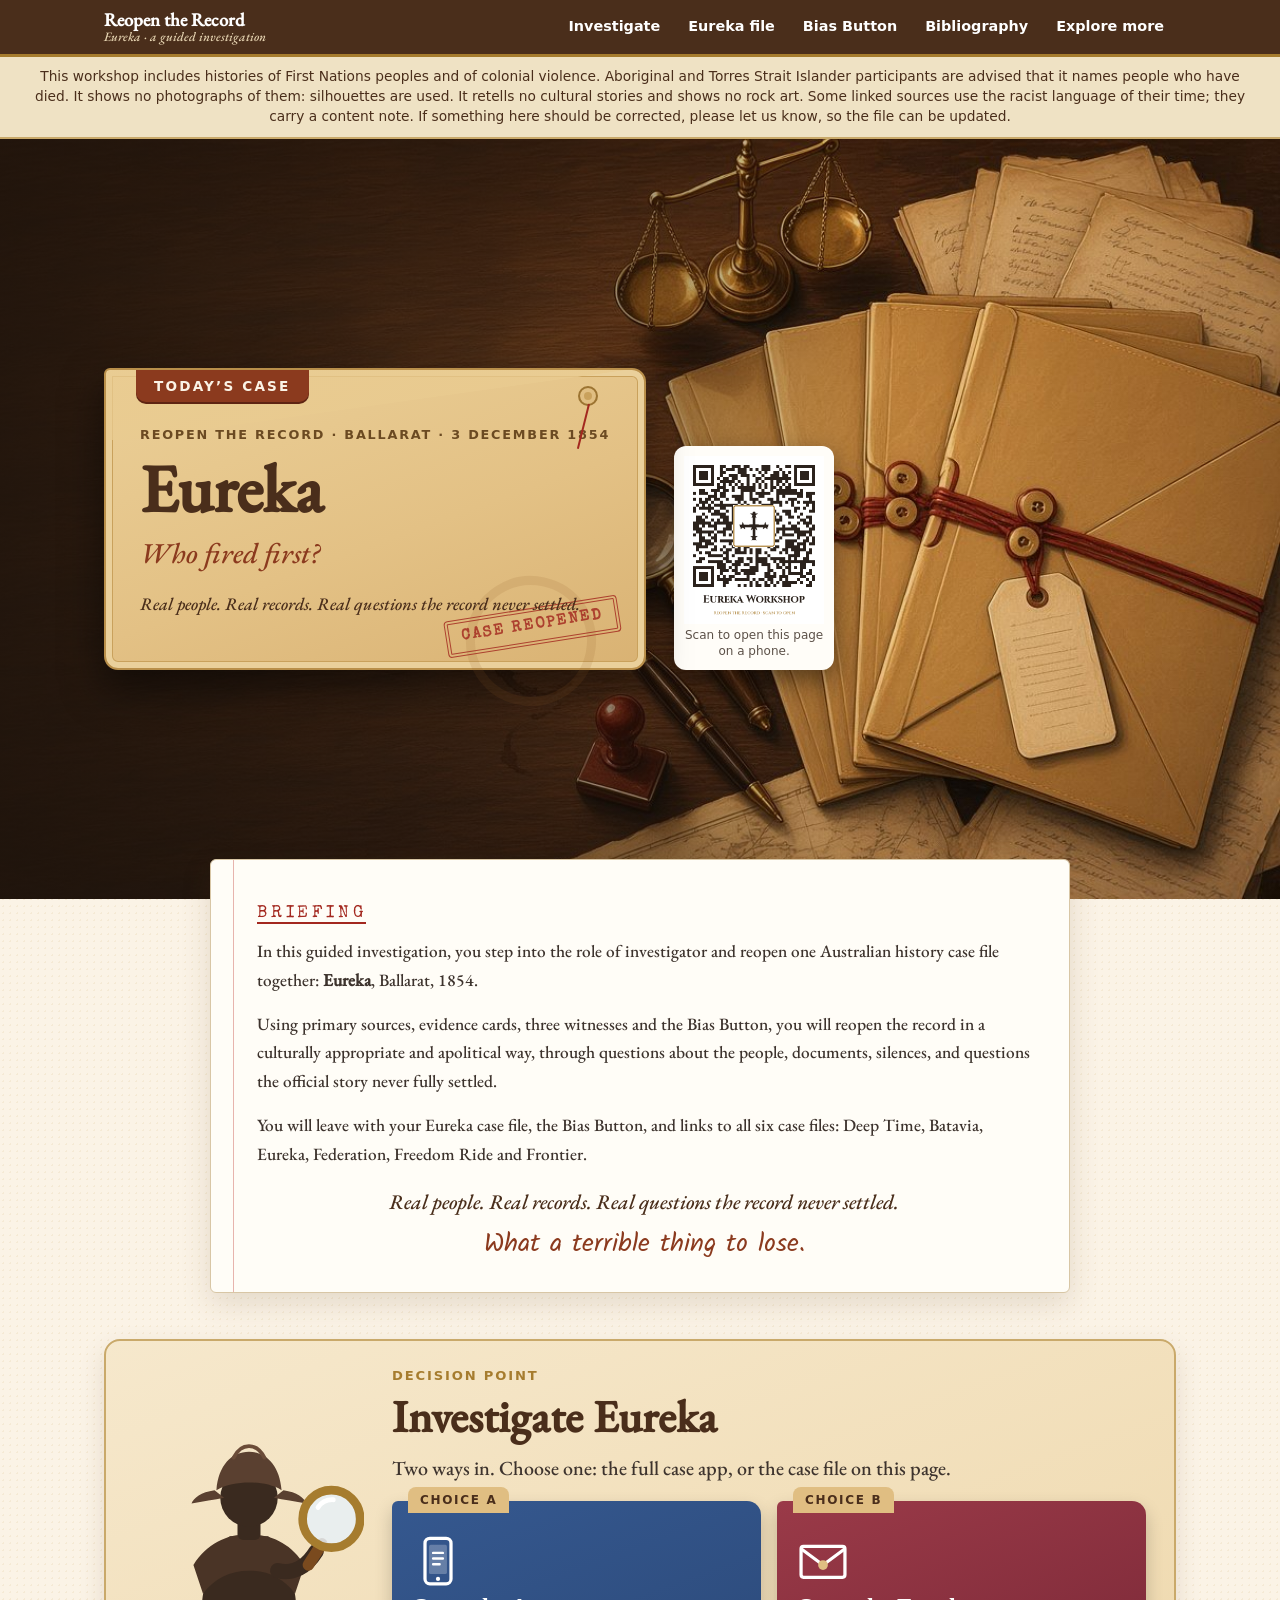
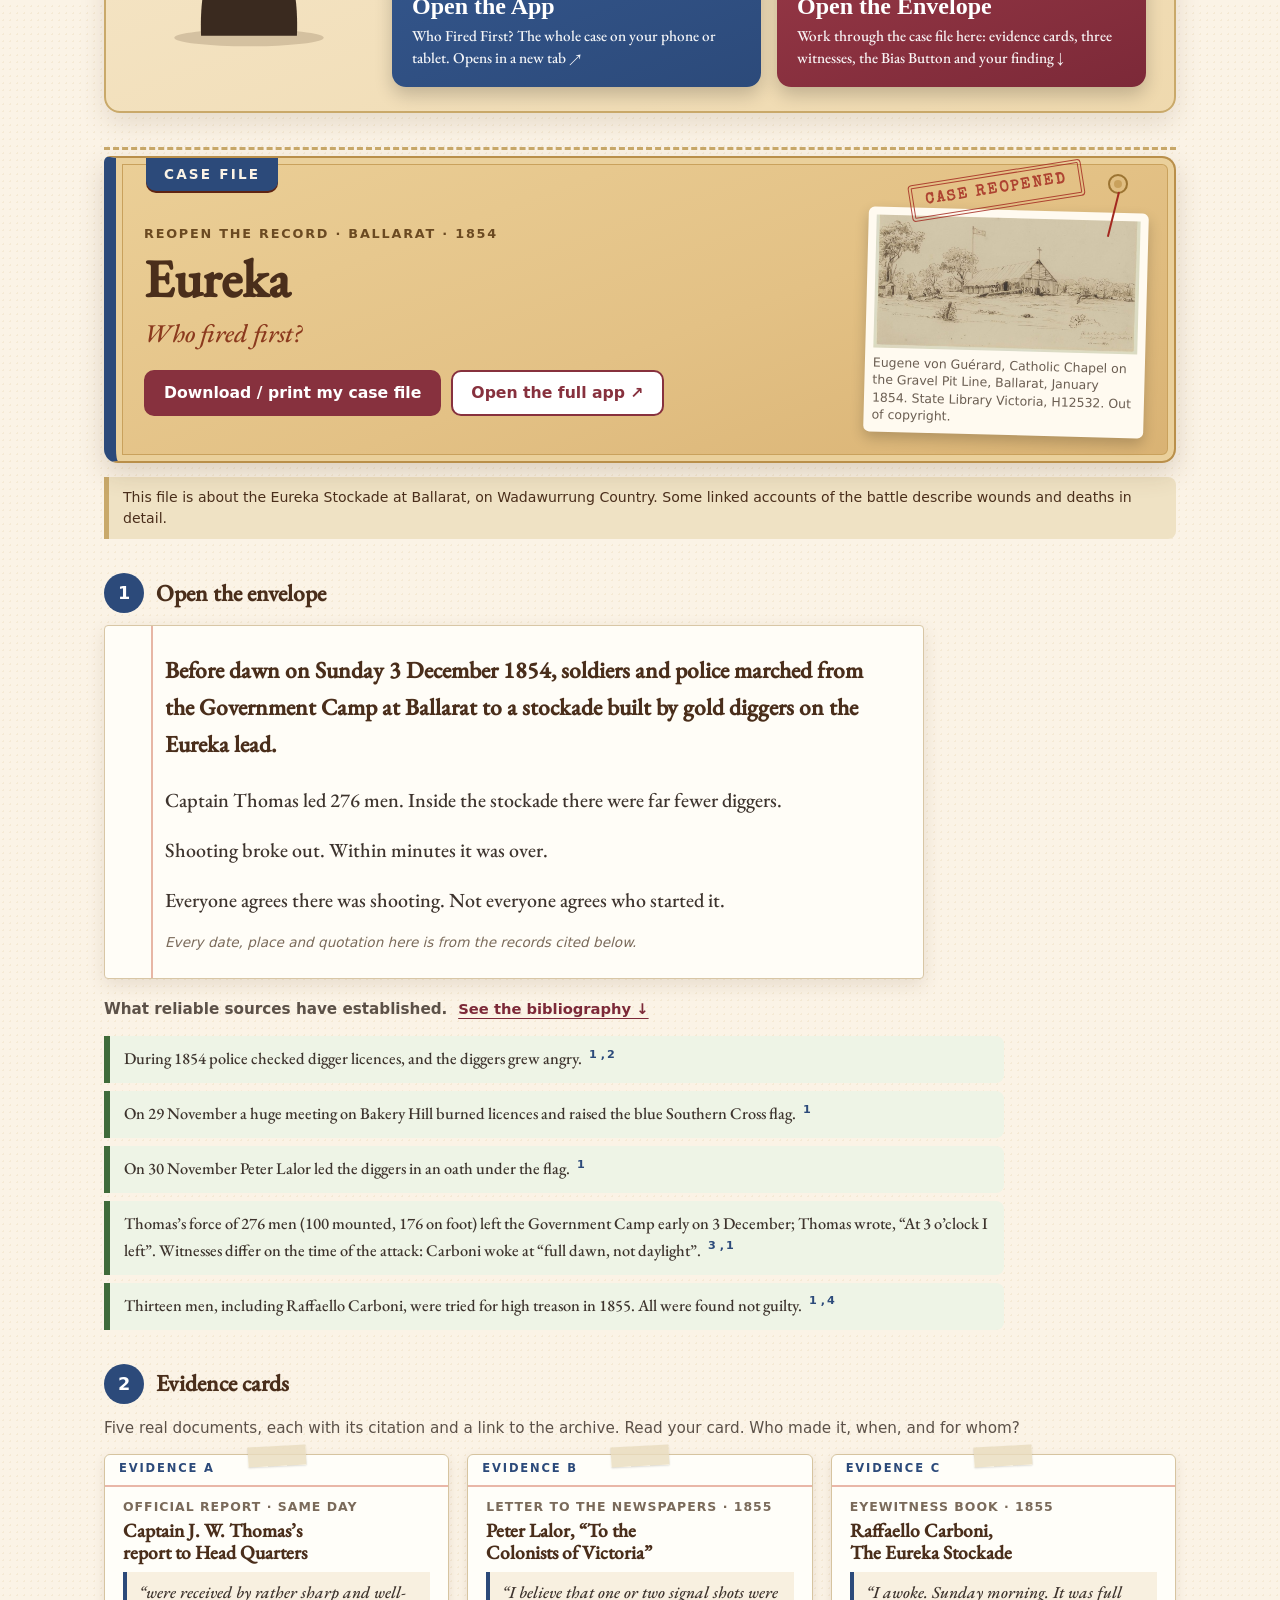
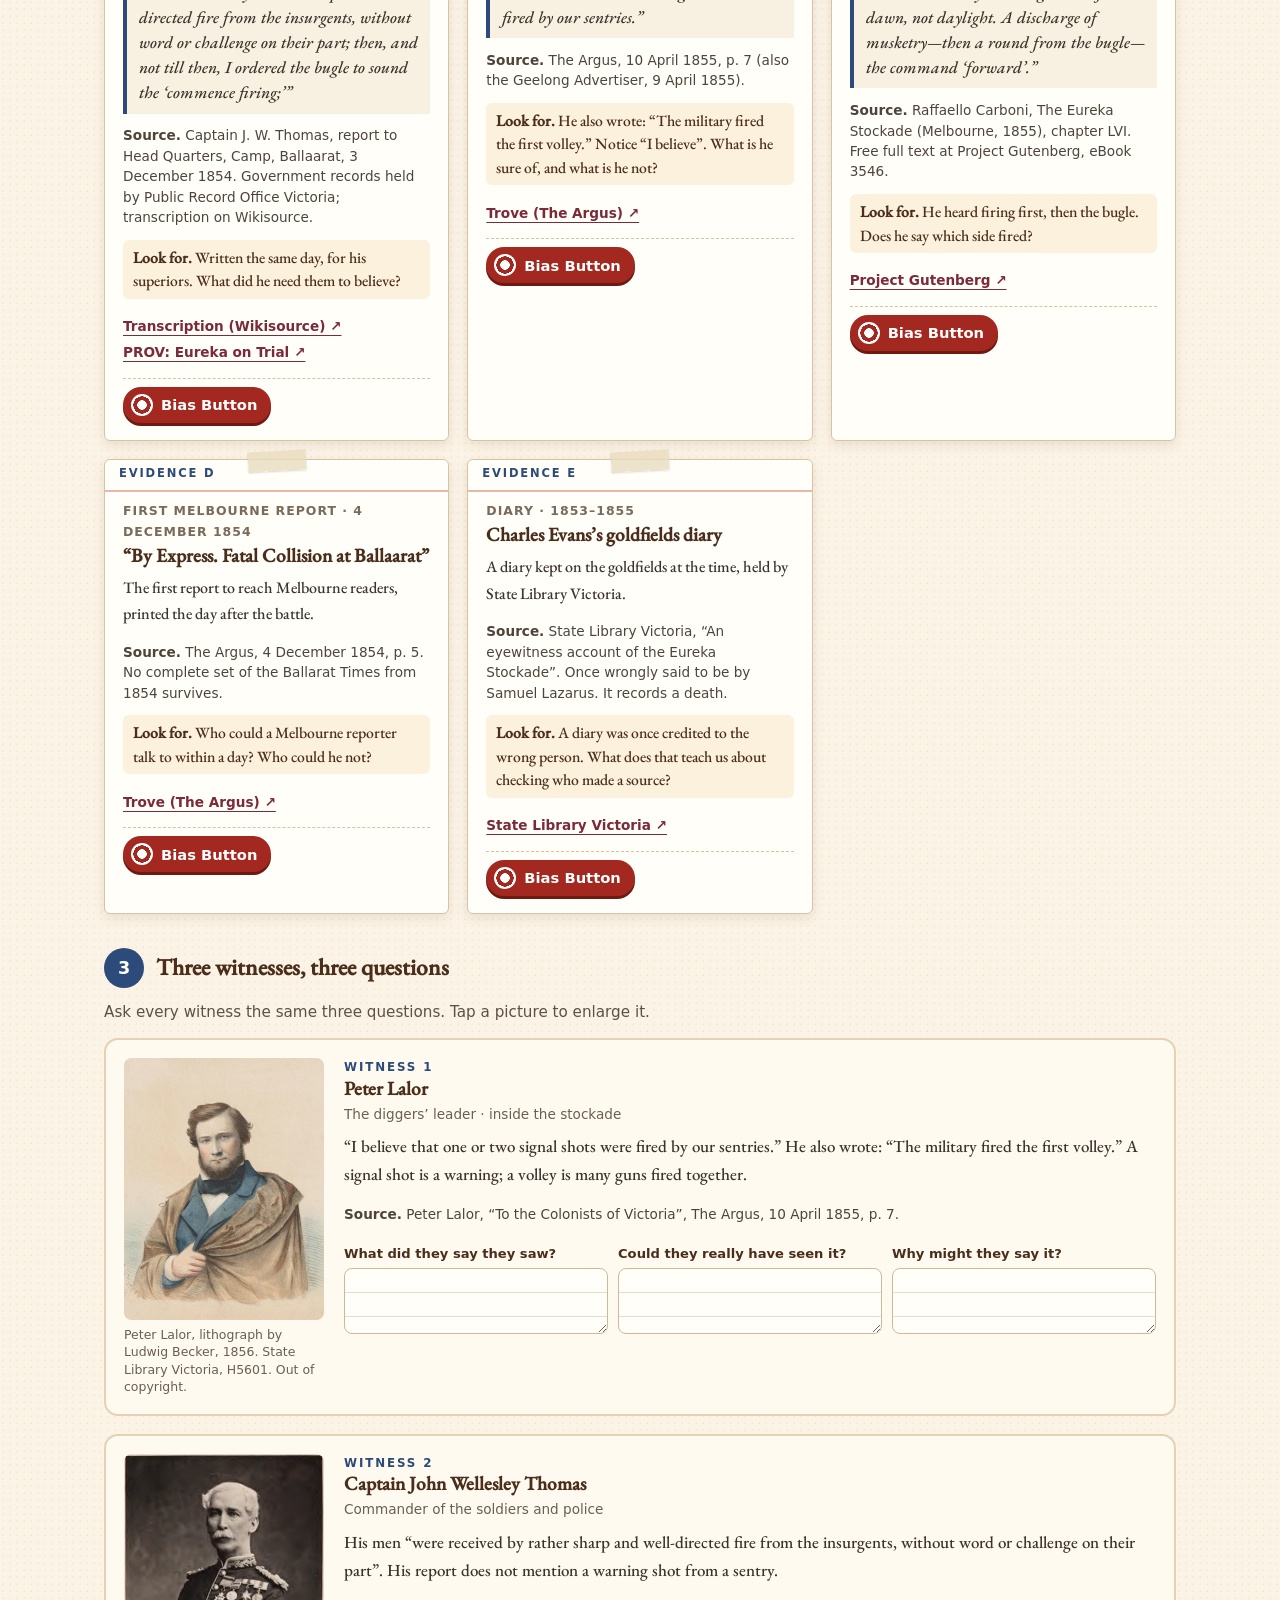
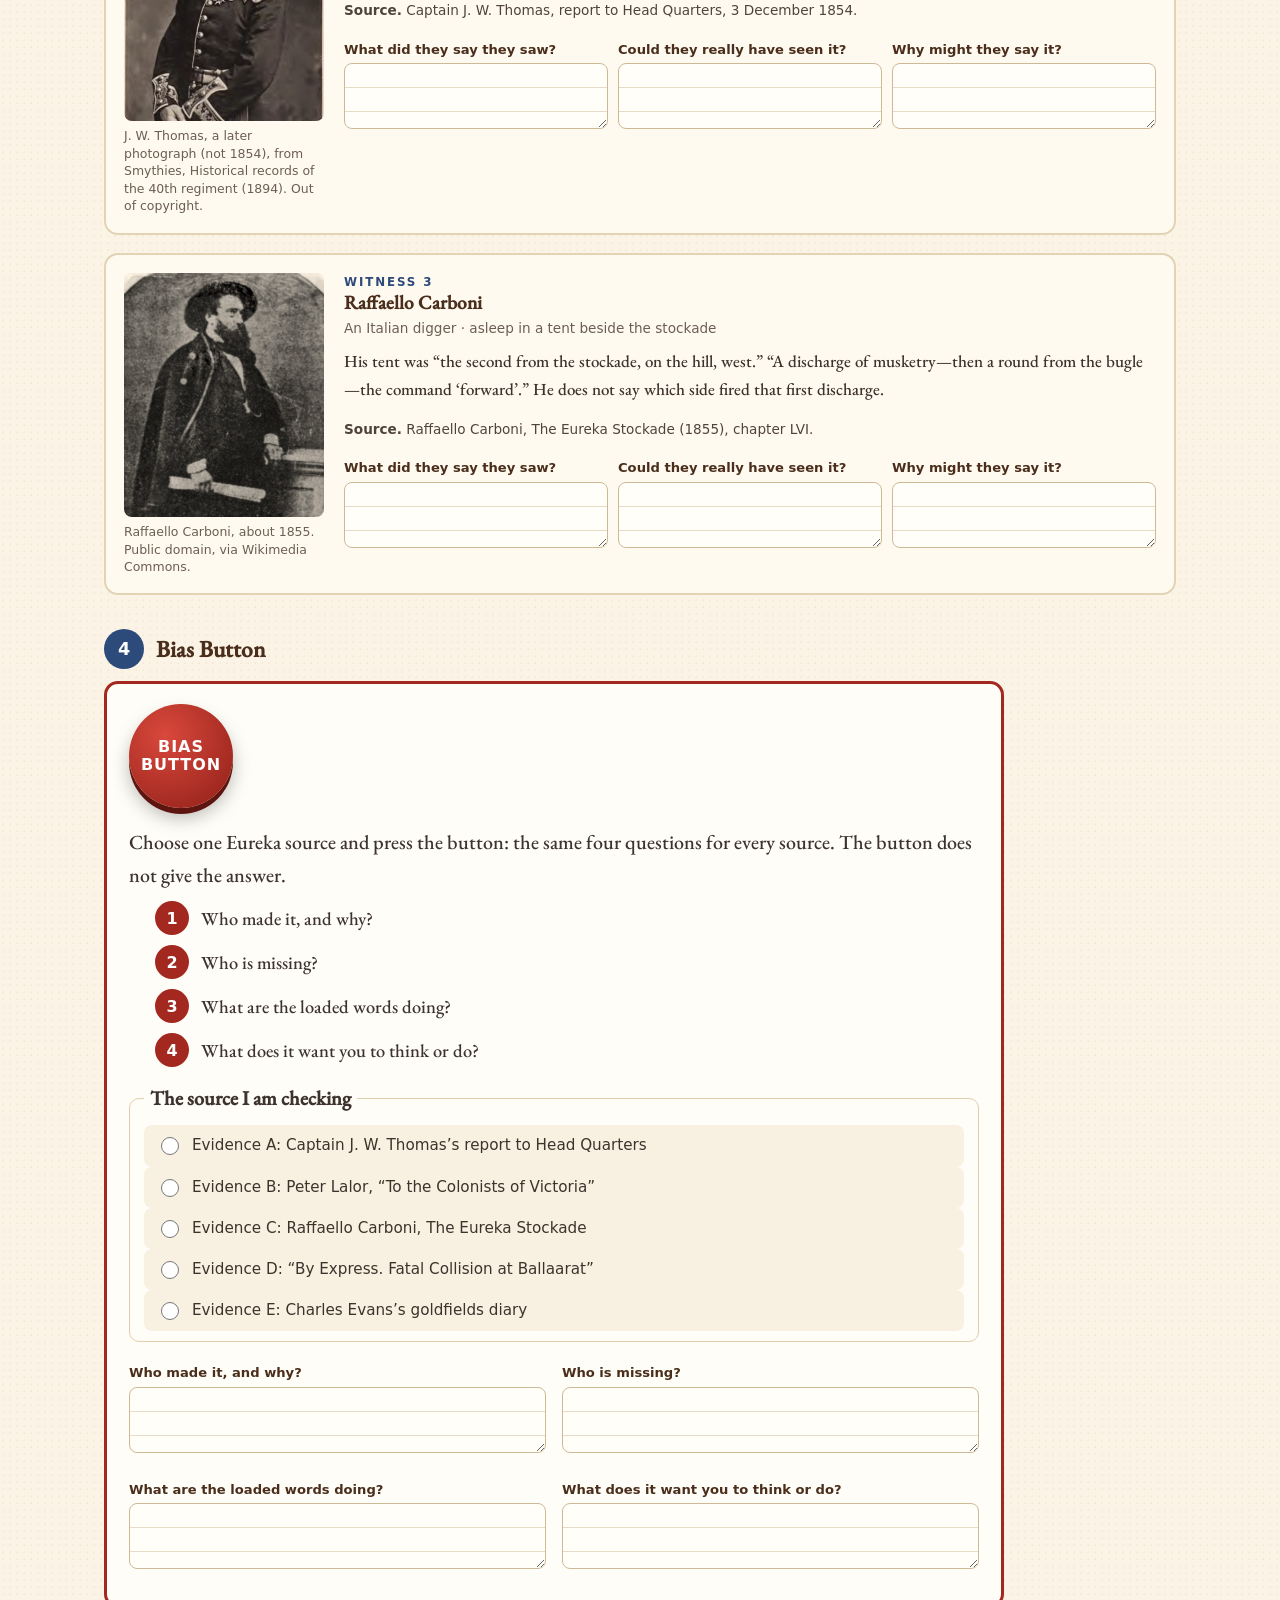
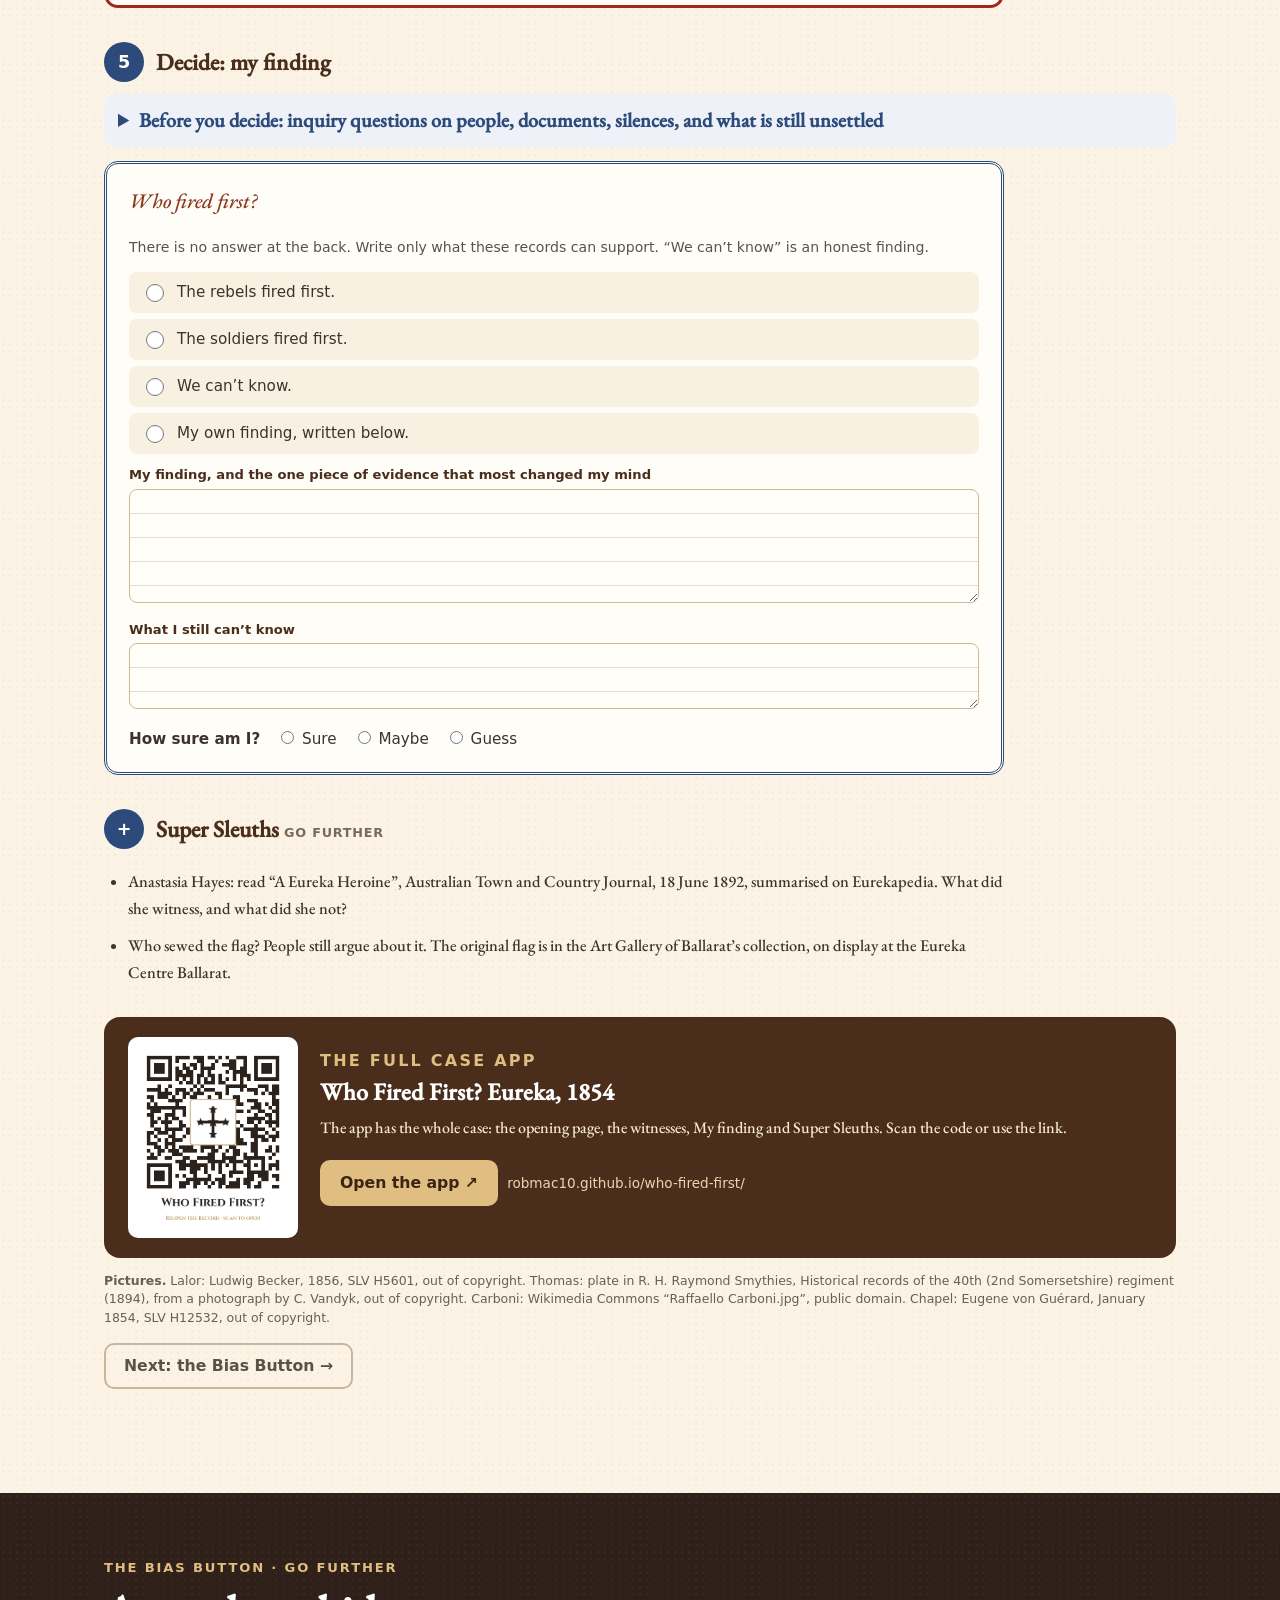
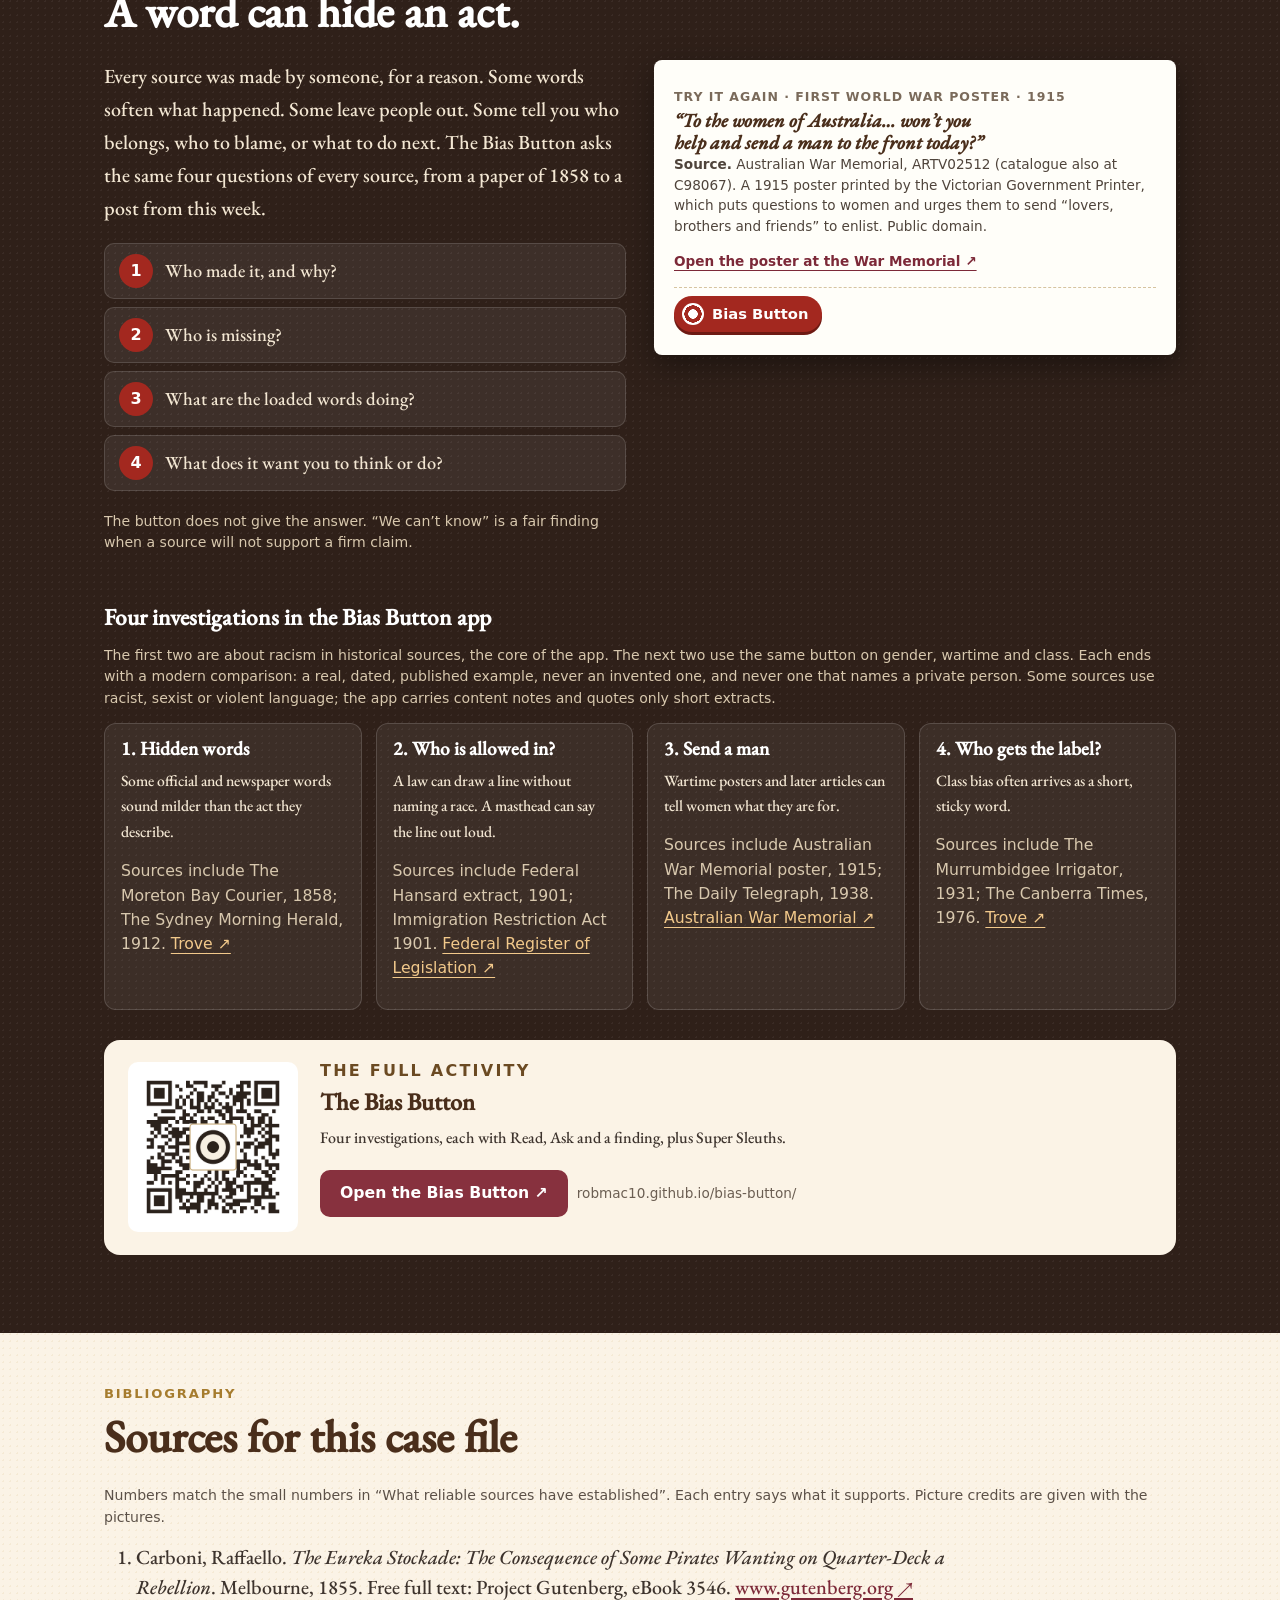
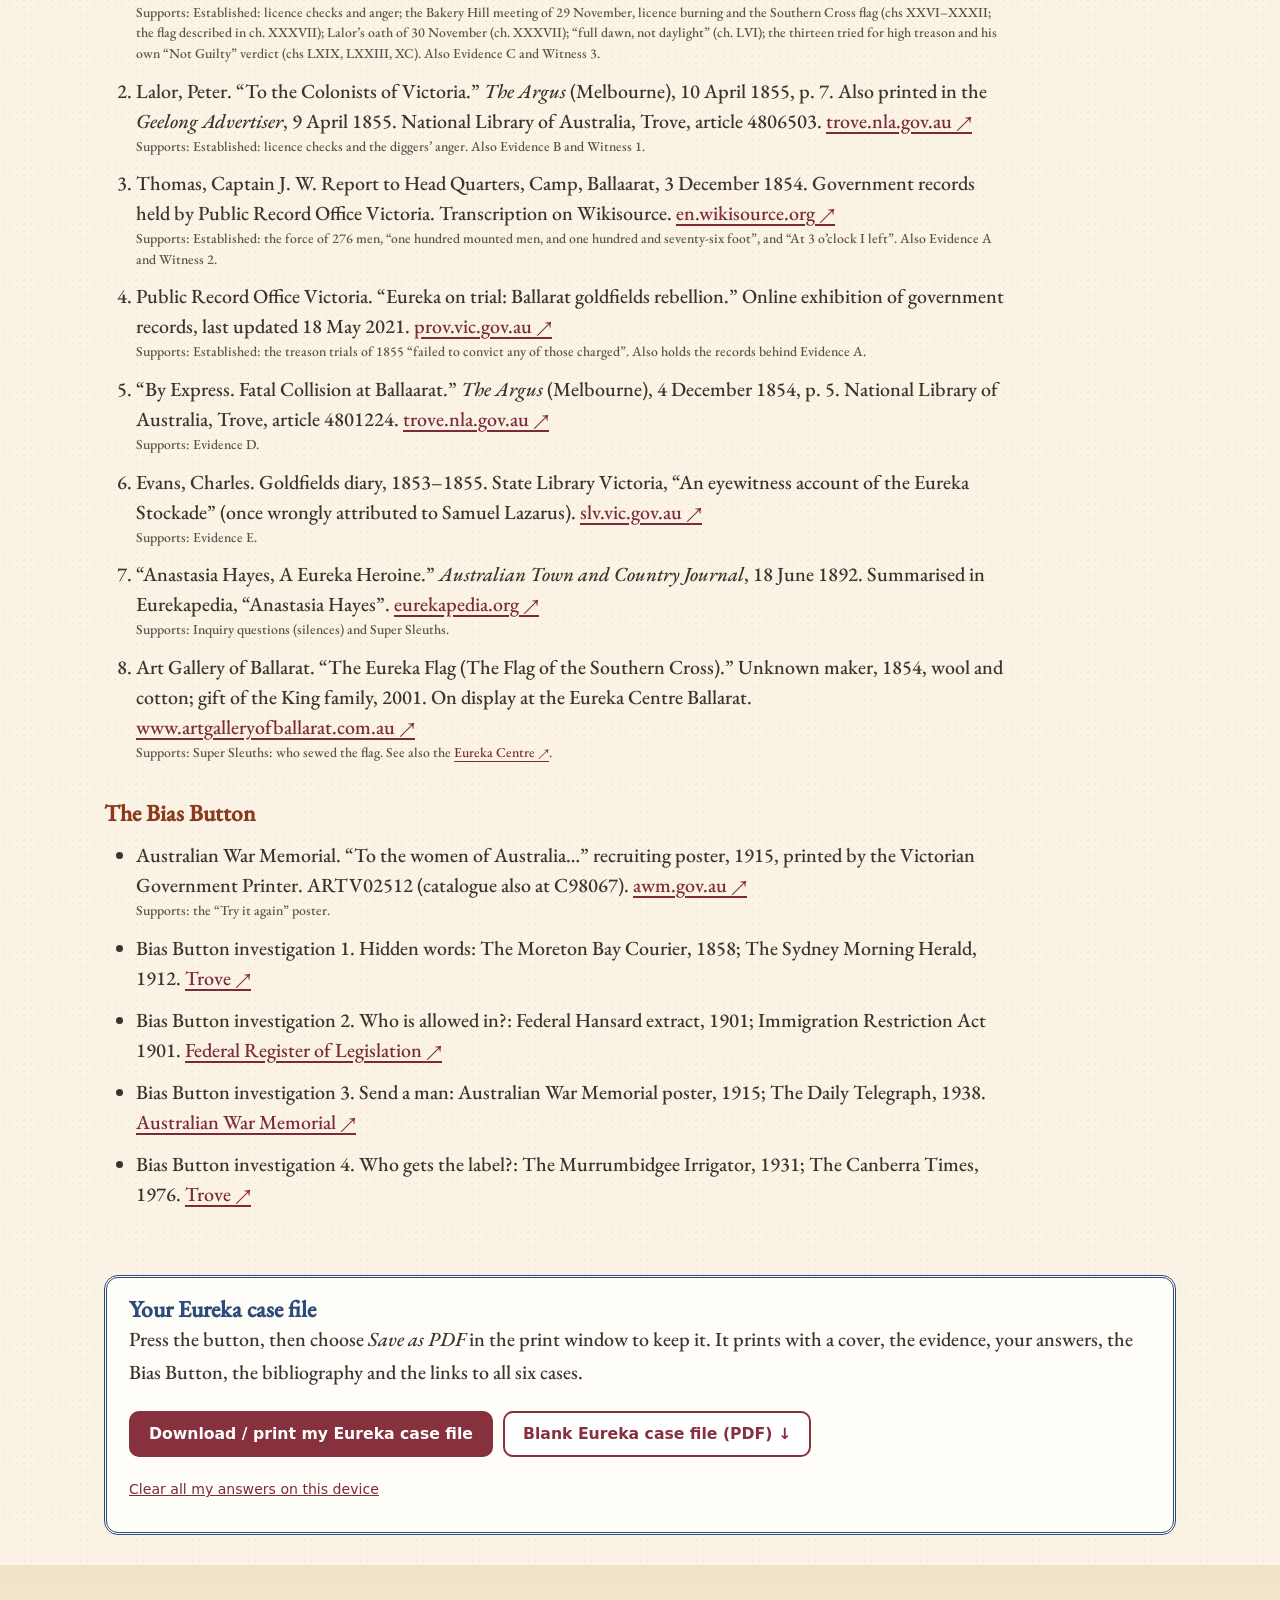
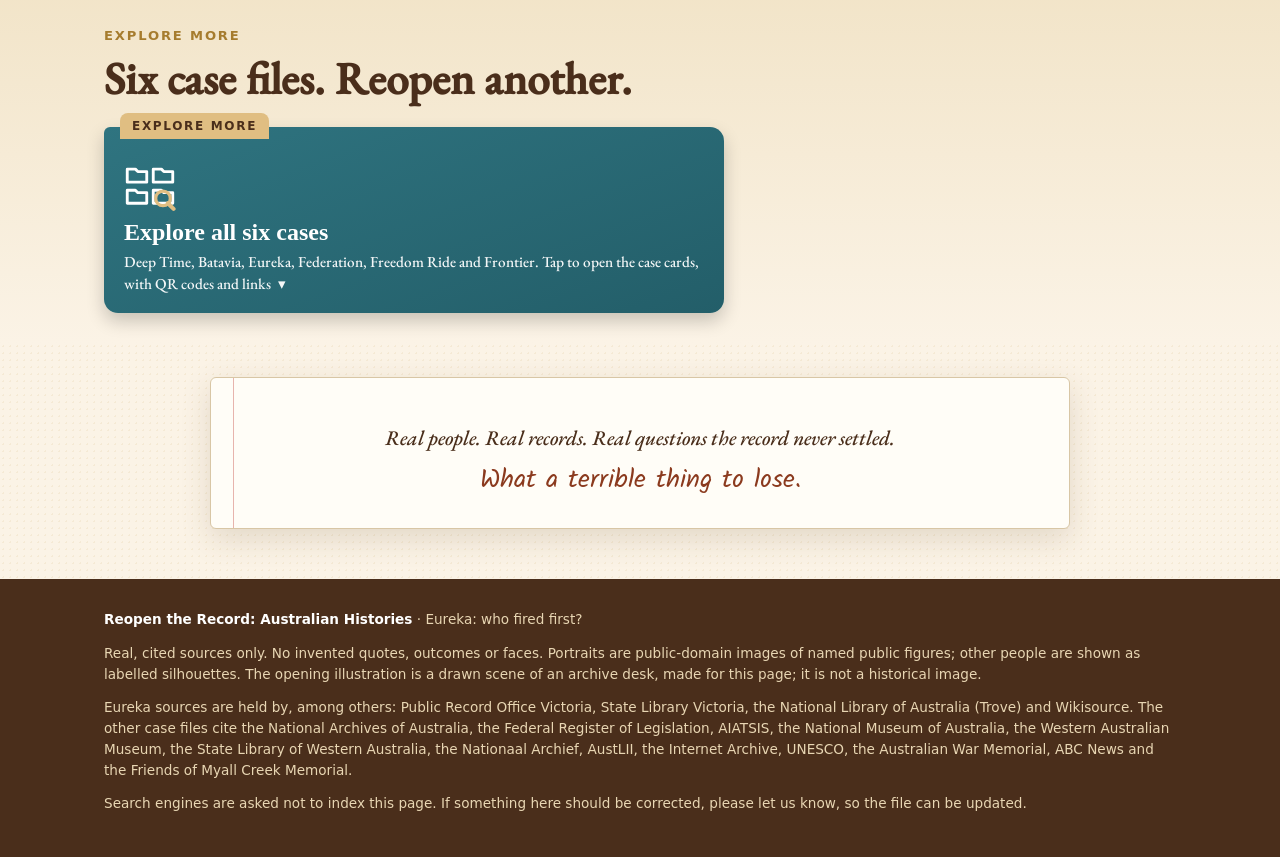
==== index.html @ 79cadcef "Participant page: remove hero buttons so the briefing comes first" ====
<!doctype html>
<html lang="en-AU">
<head>
<meta charset="utf-8">
<meta name="viewport" content="width=device-width, initial-scale=1">
<meta name="robots" content="noindex, nofollow">
<meta name="googlebot" content="noindex, nofollow">
<title>Reopen the Record · Eureka: who fired first?</title>
<meta name="description" content="Reopen the Eureka file: read real records, ask three witnesses, press the Bias Button, and decide. Then explore five more case files.">
<script>document.documentElement.classList.add("js")</script>
<link rel="icon" href="assets/favicon.svg" type="image/svg+xml">
<link rel="stylesheet" href="assets/image-fit.css?v=20261123k1">
<link rel="stylesheet" href="assets/style.css?v=20261123k1">
<link rel="stylesheet" href="assets/eureka.css?v=20261123k1">
</head>
<body class="one-case">
<div class="print-cover" aria-hidden="true">
 <img class="pc-hero" src="assets/img/hero.jpg" alt="">
 <p class="pc-eyebrow">Reopen the Record · Workshop case file</p>
 <h1 class="pc-title">Eureka</h1>
 <p class="pc-q">Who fired first?</p>
 <p class="pc-tag">Real people. Real records. Real questions the record never settled.</p>
 <div class="pc-qrs"><figure><img class="pc-qr-case" src="assets/qr/eureka-qr.png" alt=""><figcaption>The full Eureka app</figcaption></figure><figure><img src="assets/qr/bias-button-qr.png" alt=""><figcaption>The Bias Button</figcaption></figure><figure><img src="assets/qr/workshop-eureka-qr.png" alt=""><figcaption>This page: explore all six cases</figcaption></figure></div>
 <p class="pc-note">Investigator: ______________________________ &nbsp; Date: ______________</p>
 <p class="pc-small">This file includes histories of First Nations peoples. Aboriginal and Torres Strait Islander readers are advised that it names people who have died. No photographs of them are used. Sources are cited with their links. Your answers stay on your device unless you print them.</p>
</div>
<a class="skip" href="#main">Skip to the workshop</a>
<header class="topbar">
 <div class="topbar-in">
  <a class="brand" href="#top">Reopen the Record<small>Eureka · a guided investigation</small></a>
  <nav aria-label="Sections"><a href="#investigate">Investigate</a><a href="#case-eureka">Eureka file</a><a href="#bias">Bias Button</a><a href="#bibliography">Bibliography</a><a href="#explore">Explore more</a></nav>
 </div>
</header>
<p class="banner">This workshop includes histories of First Nations peoples and of colonial violence. Aboriginal and Torres Strait Islander participants are advised that it names people who have died. It shows no photographs of them: silhouettes are used. It retells no cultural stories and shows no rock art. Some linked sources use the racist language of their time; they carry a content note. If something here should be corrected, please let us know, so the file can be updated.</p>

<main id="main">
<section class="hero hero-eureka" id="top" aria-labelledby="h-title">
 <div class="hero-art" role="img" aria-label="Illustration: case-file folders tied with red string, a brass scales of justice, a magnifying glass and old documents on an archive desk."></div>
 <div class="hero-in">
  <div class="envelope">
   <span class="folder-tab">Today’s case</span><span class="string" aria-hidden="true"></span><span class="ring" aria-hidden="true"></span>
   <div class="env-grid">
    <div>
     <p class="env-eyebrow">Reopen the Record · Ballarat · 3 December 1854</p>
     <h1 id="h-title">Eureka</h1>
     <p class="env-sub">Who fired first?</p>
     <p class="tagline">Real people. Real records. Real questions the record never settled.</p>
    </div>
   </div>
   <span class="stamp" aria-hidden="true">Case reopened</span>
  </div>
  <figure class="hero-qr"><button type="button" class="zoom-btn" aria-label="Enlarge QR code"><img src="assets/qr/workshop-eureka-qr.png" alt="QR code that opens this workshop page"></button><figcaption>Scan to open this page on a phone.</figcaption></figure>
 </div>
</section>

<section class="brief wrap" aria-labelledby="h-brief">
 <div class="memo">
  <p class="memo-head" id="h-brief">Briefing</p>
  <p>In this guided investigation, you step into the role of investigator and reopen one Australian history case file together: <strong>Eureka</strong>, Ballarat, 1854.</p>
  <p>Using primary sources, evidence cards, three witnesses and the Bias Button, you will reopen the record in a culturally appropriate and apolitical way, through questions about the people, documents, silences, and questions the official story never fully settled.</p>
  <p>You will leave with your Eureka case file, the Bias Button, and links to all six case files: Deep Time, Batavia, Eureka, Federation, Freedom Ride and Frontier.</p>
  <p class="closing">Real people. Real records. Real questions the record never settled.</p>
  <p class="closing closing-2">What a terrible thing to lose.</p>
 </div>
</section>

<section class="decide-point wrap" id="investigate" aria-labelledby="h-inv">
 <div class="dp-grid">
  <div class="dp-art" aria-hidden="true">
   <svg viewBox="0 0 240 260" role="img" focusable="false">
    <ellipse cx="120" cy="246" rx="78" ry="9" fill="#4a2e1b" opacity=".18"/>
    <!-- detective silhouette: deerstalker cap, cape coat -->
    <path d="M70 244c-2-46 8-86 30-104h40c22 18 32 58 30 104z" fill="#3a2a1f"/>
    <path d="M62 170c14-22 34-32 58-32s44 10 58 32l-10 30c-12-16-28-24-48-24s-36 8-48 24z" fill="#4a3426"/>
    <rect x="108" y="122" width="24" height="22" rx="6" fill="#3a2a1f"/>
    <circle cx="120" cy="100" r="30" fill="#3a2a1f"/>
    <path d="M86 92c2-26 16-40 34-40s32 14 34 40c-10-6-22-8-34-8s-24 2-34 8z" fill="#5a4030"/>
    <path d="M84 92c-14 2-22 8-24 14 12-2 24-4 34-6zM156 92c14 2 22 8 24 14-12-2-24-4-34-6z" fill="#5a4030"/>
    <path d="M104 58c4-8 10-12 16-12s12 4 16 12" stroke="#6b4c38" stroke-width="4" fill="none" stroke-linecap="round"/>
    <!-- arm and big magnifying glass -->
    <path d="M150 176c16 4 30-4 40-20" stroke="#3a2a1f" stroke-width="16" fill="none" stroke-linecap="round"/>
    <line x1="196" y1="148" x2="182" y2="170" stroke="#7a4a1e" stroke-width="12" stroke-linecap="round"/>
    <circle cx="206" cy="122" r="30" fill="#e8f0f6" fill-opacity=".85" stroke="#a67c2e" stroke-width="9"/>
    <path d="M192 110a18 18 0 0 1 16-8" stroke="#fff" stroke-width="5" fill="none" stroke-linecap="round"/>
   </svg>
  </div>
  <div class="dp-body">
   <p class="eyebrow">Decision point</p>
   <h2 id="h-inv">Investigate Eureka</h2>
   <p class="dp-lead">Two ways in. Choose one: the full case app, or the case file on this page.</p>
   <div class="dp-choices">
    <a class="dp-card dp-app" href="https://robmac10.github.io/who-fired-first/" target="_blank" rel="noopener">
     <span class="dp-tab">Choice A</span>
     <svg class="dp-ico" viewBox="0 0 64 64" aria-hidden="true"><rect x="16" y="4" width="32" height="56" rx="6" fill="none" stroke="currentColor" stroke-width="4"/><rect x="21" y="12" width="22" height="36" rx="2" fill="currentColor" opacity=".25"/><circle cx="32" cy="54" r="2.6" fill="currentColor"/><path d="M26 22h12M26 29h12M26 36h8" stroke="currentColor" stroke-width="3" stroke-linecap="round"/></svg>
     <span class="dp-title">Open the App</span>
     <span class="dp-sub">Who Fired First? The whole case on your phone or tablet. Opens in a new tab ↗</span>
    </a>
    <a class="dp-card dp-env" href="#envelope">
     <span class="dp-tab">Choice B</span>
     <svg class="dp-ico" viewBox="0 0 64 64" aria-hidden="true"><rect x="5" y="14" width="54" height="38" rx="3" fill="none" stroke="currentColor" stroke-width="4"/><path d="M5 17l27 20 27-20" fill="none" stroke="currentColor" stroke-width="4" stroke-linejoin="round"/><circle cx="32" cy="37" r="6" fill="#e0be82"/></svg>
     <span class="dp-title">Open the Envelope</span>
     <span class="dp-sub">Work through the case file here: evidence cards, three witnesses, the Bias Button and your finding ↓</span>
    </a>
   </div>
  </div>
 </div>
</section>


<div class="wrap cases-wrap">
 
<section class="case open print-me" id="case-eureka" data-case="eureka" style="--case:#2c4a7a" aria-labelledby="h-eureka">
 <div class="case-head">
  <div class="folder">
   <span class="folder-tab">Case file</span><span class="string" aria-hidden="true"></span>
   <div class="folder-grid">
    <div>
     <p class="env-eyebrow">Reopen the Record · Ballarat · 1854</p>
     <h2 id="h-eureka">Eureka</h2>
     <p class="key-q">Who fired first?</p>
     <div class="case-actions">
      <button type="button" class="btn btn-primary print-case" data-case="eureka">Download / print my case file</button>
      <a class="btn" href="https://robmac10.github.io/who-fired-first/" target="_blank" rel="noopener">Open the full app ↗</a>
     </div>
    </div>
    <div class="folder-pic"><figure class="zoom"><button type="button" class="zoom-btn" aria-label="Enlarge picture"><img src="assets/img/chapel.jpg" alt="Eugene von Guérard, Catholic Chapel on the Gravel Pit Line, Ballarat, January 1854. State Library Victoria, H12532. Out of copyright." loading="lazy"></button><figcaption>Eugene von Guérard, Catholic Chapel on the Gravel Pit Line, Ballarat, January 1854. State Library Victoria, H12532. Out of copyright.</figcaption></figure></div>
   </div>
   <span class="stamp" aria-hidden="true">Case reopened</span>
  </div>
  <p class="country">This file is about the Eureka Stockade at Ballarat, on Wadawurrung Country. Some linked accounts of the battle describe wounds and deaths in detail.</p>
 </div>

 <div class="step" id="envelope"><span class="step-n">1</span><h3>Open the envelope</h3></div>
 <div class="opener"><p>Before dawn on Sunday 3 December 1854, soldiers and police marched from the Government Camp at Ballarat to a stockade built by gold diggers on the Eureka lead.</p><p>Captain Thomas led 276 men. Inside the stockade there were far fewer diggers.</p><p>Shooting broke out. Within minutes it was over.</p><p>Everyone agrees there was shooting. Not everyone agrees who started it.</p><p class="opener-src">Every date, place and quotation here is from the records cited below.</p></div>
 <p class="lead-in small-gap est-head"><strong>What reliable sources have established.</strong> <a class="bib-link" href="#bibliography">See the bibliography ↓</a></p>
 <ul class="agreed"><li>During 1854 police checked digger licences, and the diggers grew angry. <sup class="ref"><a href="#bib-carboni" aria-label="Source 1">1</a></sup><sup class="ref"><a href="#bib-lalor" aria-label="Source 2">2</a></sup></li><li>On 29 November a huge meeting on Bakery Hill burned licences and raised the blue Southern Cross flag. <sup class="ref"><a href="#bib-carboni" aria-label="Source 1">1</a></sup></li><li>On 30 November Peter Lalor led the diggers in an oath under the flag. <sup class="ref"><a href="#bib-carboni" aria-label="Source 1">1</a></sup></li><li>Thomas’s force of 276 men (100 mounted, 176 on foot) left the Government Camp early on 3 December; Thomas wrote, “At 3 o’clock I left”. Witnesses differ on the time of the attack: Carboni woke at “full dawn, not daylight”. <sup class="ref"><a href="#bib-thomas" aria-label="Source 3">3</a></sup><sup class="ref"><a href="#bib-carboni" aria-label="Source 1">1</a></sup></li><li>Thirteen men, including Raffaello Carboni, were tried for high treason in 1855. All were found not guilty. <sup class="ref"><a href="#bib-carboni" aria-label="Source 1">1</a></sup><sup class="ref"><a href="#bib-prov" aria-label="Source 4">4</a></sup></li></ul>

 <div class="step"><span class="step-n">2</span><h3>Evidence cards</h3></div>
 <p class="lead-in">Five real documents, each with its citation and a link to the archive. Read your card. Who made it, when, and for whom?</p>
 <div class="ev-grid"><article class="ev-card"><div class="ev-tag">Evidence A</div><p class="ev-kind">Official report · same day</p><h4>Captain J. W. Thomas’s report to Head Quarters</h4><blockquote>“were received by rather sharp and well-directed fire from the insurgents, without word or challenge on their part; then, and not till then, I ordered the bugle to sound the ‘commence firing;’”</blockquote><p class="ev-cite"><strong>Source.</strong> Captain J. W. Thomas, report to Head Quarters, Camp, Ballaarat, 3 December 1854. Government records held by Public Record Office Victoria; transcription on Wikisource.</p><p class="ev-look"><strong>Look for.</strong> Written the same day, for his superiors. What did he need them to believe?</p><p class="ev-links"><a class="src-link" href="https://en.wikisource.org/wiki/Capt._J._W._Thomas_report_to_Headquarters_following_Eureka_rebellion" target="_blank" rel="noopener">Transcription (Wikisource) ↗</a> <a class="src-link" href="https://prov.vic.gov.au/explore-collection/online-galleries-and-exhibitions/eureka-trial" target="_blank" rel="noopener">PROV: Eureka on Trial ↗</a></p><details class="bias"><summary><span class="bb-dot" aria-hidden="true"></span> Bias Button</summary><div class="bias-body"><p class="note">Four questions. The button does not give the answer. “We can’t know” is a fair finding.</p><label class="field"><span>Who made it, and why?</span><textarea data-key="eureka-e0-b0" rows="2"></textarea><span class="print-lines" aria-hidden="true"></span></label><label class="field"><span>Who is missing?</span><textarea data-key="eureka-e0-b1" rows="2"></textarea><span class="print-lines" aria-hidden="true"></span></label><label class="field"><span>What are the loaded words doing?</span><textarea data-key="eureka-e0-b2" rows="2"></textarea><span class="print-lines" aria-hidden="true"></span></label><label class="field"><span>What does it want you to think or do?</span><textarea data-key="eureka-e0-b3" rows="2"></textarea><span class="print-lines" aria-hidden="true"></span></label></div></details></article><article class="ev-card"><div class="ev-tag">Evidence B</div><p class="ev-kind">Letter to the newspapers · 1855</p><h4>Peter Lalor, “To the Colonists of Victoria”</h4><blockquote>“I believe that one or two signal shots were fired by our sentries.”</blockquote><p class="ev-cite"><strong>Source.</strong> The Argus, 10 April 1855, p. 7 (also the Geelong Advertiser, 9 April 1855).</p><p class="ev-look"><strong>Look for.</strong> He also wrote: “The military fired the first volley.” Notice “I believe”. What is he sure of, and what is he not?</p><p class="ev-links"><a class="src-link" href="https://trove.nla.gov.au/newspaper/article/4806503" target="_blank" rel="noopener">Trove (The Argus) ↗</a></p><details class="bias"><summary><span class="bb-dot" aria-hidden="true"></span> Bias Button</summary><div class="bias-body"><p class="note">Four questions. The button does not give the answer. “We can’t know” is a fair finding.</p><label class="field"><span>Who made it, and why?</span><textarea data-key="eureka-e1-b0" rows="2"></textarea><span class="print-lines" aria-hidden="true"></span></label><label class="field"><span>Who is missing?</span><textarea data-key="eureka-e1-b1" rows="2"></textarea><span class="print-lines" aria-hidden="true"></span></label><label class="field"><span>What are the loaded words doing?</span><textarea data-key="eureka-e1-b2" rows="2"></textarea><span class="print-lines" aria-hidden="true"></span></label><label class="field"><span>What does it want you to think or do?</span><textarea data-key="eureka-e1-b3" rows="2"></textarea><span class="print-lines" aria-hidden="true"></span></label></div></details></article><article class="ev-card"><div class="ev-tag">Evidence C</div><p class="ev-kind">Eyewitness book · 1855</p><h4>Raffaello Carboni, The Eureka Stockade</h4><blockquote>“I awoke. Sunday morning. It was full dawn, not daylight. A discharge of musketry—then a round from the bugle—the command ‘forward’.”</blockquote><p class="ev-cite"><strong>Source.</strong> Raffaello Carboni, The Eureka Stockade (Melbourne, 1855), chapter LVI. Free full text at Project Gutenberg, eBook 3546.</p><p class="ev-look"><strong>Look for.</strong> He heard firing first, then the bugle. Does he say which side fired?</p><p class="ev-links"><a class="src-link" href="https://www.gutenberg.org/ebooks/3546" target="_blank" rel="noopener">Project Gutenberg ↗</a></p><details class="bias"><summary><span class="bb-dot" aria-hidden="true"></span> Bias Button</summary><div class="bias-body"><p class="note">Four questions. The button does not give the answer. “We can’t know” is a fair finding.</p><label class="field"><span>Who made it, and why?</span><textarea data-key="eureka-e2-b0" rows="2"></textarea><span class="print-lines" aria-hidden="true"></span></label><label class="field"><span>Who is missing?</span><textarea data-key="eureka-e2-b1" rows="2"></textarea><span class="print-lines" aria-hidden="true"></span></label><label class="field"><span>What are the loaded words doing?</span><textarea data-key="eureka-e2-b2" rows="2"></textarea><span class="print-lines" aria-hidden="true"></span></label><label class="field"><span>What does it want you to think or do?</span><textarea data-key="eureka-e2-b3" rows="2"></textarea><span class="print-lines" aria-hidden="true"></span></label></div></details></article><article class="ev-card"><div class="ev-tag">Evidence D</div><p class="ev-kind">First Melbourne report · 4 December 1854</p><h4>“By Express. Fatal Collision at Ballaarat”</h4><p class="ev-sum">The first report to reach Melbourne readers, printed the day after the battle.</p><p class="ev-cite"><strong>Source.</strong> The Argus, 4 December 1854, p. 5. No complete set of the Ballarat Times from 1854 survives.</p><p class="ev-look"><strong>Look for.</strong> Who could a Melbourne reporter talk to within a day? Who could he not?</p><p class="ev-links"><a class="src-link" href="https://trove.nla.gov.au/newspaper/article/4801224" target="_blank" rel="noopener">Trove (The Argus) ↗</a></p><details class="bias"><summary><span class="bb-dot" aria-hidden="true"></span> Bias Button</summary><div class="bias-body"><p class="note">Four questions. The button does not give the answer. “We can’t know” is a fair finding.</p><label class="field"><span>Who made it, and why?</span><textarea data-key="eureka-e3-b0" rows="2"></textarea><span class="print-lines" aria-hidden="true"></span></label><label class="field"><span>Who is missing?</span><textarea data-key="eureka-e3-b1" rows="2"></textarea><span class="print-lines" aria-hidden="true"></span></label><label class="field"><span>What are the loaded words doing?</span><textarea data-key="eureka-e3-b2" rows="2"></textarea><span class="print-lines" aria-hidden="true"></span></label><label class="field"><span>What does it want you to think or do?</span><textarea data-key="eureka-e3-b3" rows="2"></textarea><span class="print-lines" aria-hidden="true"></span></label></div></details></article><article class="ev-card"><div class="ev-tag">Evidence E</div><p class="ev-kind">Diary · 1853–1855</p><h4>Charles Evans’s goldfields diary</h4><p class="ev-sum">A diary kept on the goldfields at the time, held by State Library Victoria.</p><p class="ev-cite"><strong>Source.</strong> State Library Victoria, “An eyewitness account of the Eureka Stockade”. Once wrongly said to be by Samuel Lazarus. It records a death.</p><p class="ev-look"><strong>Look for.</strong> A diary was once credited to the wrong person. What does that teach us about checking who made a source?</p><p class="ev-links"><a class="src-link" href="https://slv.vic.gov.au/stories/eyewitness-account-eureka-stockade" target="_blank" rel="noopener">State Library Victoria ↗</a></p><details class="bias"><summary><span class="bb-dot" aria-hidden="true"></span> Bias Button</summary><div class="bias-body"><p class="note">Four questions. The button does not give the answer. “We can’t know” is a fair finding.</p><label class="field"><span>Who made it, and why?</span><textarea data-key="eureka-e4-b0" rows="2"></textarea><span class="print-lines" aria-hidden="true"></span></label><label class="field"><span>Who is missing?</span><textarea data-key="eureka-e4-b1" rows="2"></textarea><span class="print-lines" aria-hidden="true"></span></label><label class="field"><span>What are the loaded words doing?</span><textarea data-key="eureka-e4-b2" rows="2"></textarea><span class="print-lines" aria-hidden="true"></span></label><label class="field"><span>What does it want you to think or do?</span><textarea data-key="eureka-e4-b3" rows="2"></textarea><span class="print-lines" aria-hidden="true"></span></label></div></details></article></div>

 <div class="step"><span class="step-n">3</span><h3>Three witnesses, three questions</h3></div>
 <p class="lead-in">Ask every witness the same three questions. Tap a picture to enlarge it.</p>
 <div class="witnesses"><article class="witness"><div class="w-pic"><figure class="zoom portrait"><button type="button" class="zoom-btn" aria-label="Enlarge picture"><img src="assets/img/lalor.jpg" alt="Peter Lalor, lithograph by Ludwig Becker, 1856. State Library Victoria, H5601. Out of copyright." loading="lazy"></button><figcaption>Peter Lalor, lithograph by Ludwig Becker, 1856. State Library Victoria, H5601. Out of copyright.</figcaption></figure></div><div class="w-body"><p class="w-num">Witness 1</p><h4>Peter Lalor</h4><p class="w-role">The diggers’ leader · inside the stockade</p><p class="w-said">“I believe that one or two signal shots were fired by our sentries.” He also wrote: “The military fired the first volley.” A signal shot is a warning; a volley is many guns fired together.</p><p class="w-src"><strong>Source.</strong> Peter Lalor, “To the Colonists of Victoria”, The Argus, 10 April 1855, p. 7.</p><div class="w-qs"><label class="field"><span>What did they say they saw?</span><textarea data-key="eureka-w0-q0" rows="2"></textarea><span class="print-lines" aria-hidden="true"></span></label><label class="field"><span>Could they really have seen it?</span><textarea data-key="eureka-w0-q1" rows="2"></textarea><span class="print-lines" aria-hidden="true"></span></label><label class="field"><span>Why might they say it?</span><textarea data-key="eureka-w0-q2" rows="2"></textarea><span class="print-lines" aria-hidden="true"></span></label></div></div></article><article class="witness"><div class="w-pic"><figure class="zoom portrait"><button type="button" class="zoom-btn" aria-label="Enlarge picture"><img src="assets/img/thomas.jpg" alt="J. W. Thomas, a later photograph (not 1854), from Smythies, Historical records of the 40th regiment (1894). Out of copyright." loading="lazy"></button><figcaption>J. W. Thomas, a later photograph (not 1854), from Smythies, Historical records of the 40th regiment (1894). Out of copyright.</figcaption></figure></div><div class="w-body"><p class="w-num">Witness 2</p><h4>Captain John Wellesley Thomas</h4><p class="w-role">Commander of the soldiers and police</p><p class="w-said">His men “were received by rather sharp and well-directed fire from the insurgents, without word or challenge on their part”. His report does not mention a warning shot from a sentry.</p><p class="w-src"><strong>Source.</strong> Captain J. W. Thomas, report to Head Quarters, 3 December 1854.</p><div class="w-qs"><label class="field"><span>What did they say they saw?</span><textarea data-key="eureka-w1-q0" rows="2"></textarea><span class="print-lines" aria-hidden="true"></span></label><label class="field"><span>Could they really have seen it?</span><textarea data-key="eureka-w1-q1" rows="2"></textarea><span class="print-lines" aria-hidden="true"></span></label><label class="field"><span>Why might they say it?</span><textarea data-key="eureka-w1-q2" rows="2"></textarea><span class="print-lines" aria-hidden="true"></span></label></div></div></article><article class="witness"><div class="w-pic"><figure class="zoom portrait"><button type="button" class="zoom-btn" aria-label="Enlarge picture"><img src="assets/img/carboni.jpg" alt="Raffaello Carboni, about 1855. Public domain, via Wikimedia Commons." loading="lazy"></button><figcaption>Raffaello Carboni, about 1855. Public domain, via Wikimedia Commons.</figcaption></figure></div><div class="w-body"><p class="w-num">Witness 3</p><h4>Raffaello Carboni</h4><p class="w-role">An Italian digger · asleep in a tent beside the stockade</p><p class="w-said">His tent was “the second from the stockade, on the hill, west.” “A discharge of musketry—then a round from the bugle—the command ‘forward’.” He does not say which side fired that first discharge.</p><p class="w-src"><strong>Source.</strong> Raffaello Carboni, The Eureka Stockade (1855), chapter LVI.</p><div class="w-qs"><label class="field"><span>What did they say they saw?</span><textarea data-key="eureka-w2-q0" rows="2"></textarea><span class="print-lines" aria-hidden="true"></span></label><label class="field"><span>Could they really have seen it?</span><textarea data-key="eureka-w2-q1" rows="2"></textarea><span class="print-lines" aria-hidden="true"></span></label><label class="field"><span>Why might they say it?</span><textarea data-key="eureka-w2-q2" rows="2"></textarea><span class="print-lines" aria-hidden="true"></span></label></div></div></article></div>

 <div class="step"><span class="step-n">4</span><h3>Bias Button</h3></div>
 <div class="bb-step">
  <div class="bb-intro">
   <span class="bb-big" aria-hidden="true">Bias<br>Button</span>
   <div><p>Choose one Eureka source and press the button: the same four questions for every source. The button does not give the answer.</p>
   <ol class="four-q mini"><li>Who made it, and why?</li><li>Who is missing?</li><li>What are the loaded words doing?</li><li>What does it want you to think or do?</li></ol></div>
  </div>
  <fieldset class="bb-pick"><legend>The source I am checking</legend><label class="choice"><input type="radio" name="eu-bb-src" value="A" data-key="eureka-bb-src"> <span>Evidence A: Captain J. W. Thomas’s report to Head Quarters</span></label><label class="choice"><input type="radio" name="eu-bb-src" value="B" data-key="eureka-bb-src"> <span>Evidence B: Peter Lalor, “To the Colonists of Victoria”</span></label><label class="choice"><input type="radio" name="eu-bb-src" value="C" data-key="eureka-bb-src"> <span>Evidence C: Raffaello Carboni, The Eureka Stockade</span></label><label class="choice"><input type="radio" name="eu-bb-src" value="D" data-key="eureka-bb-src"> <span>Evidence D: “By Express. Fatal Collision at Ballaarat”</span></label><label class="choice"><input type="radio" name="eu-bb-src" value="E" data-key="eureka-bb-src"> <span>Evidence E: Charles Evans’s goldfields diary</span></label></fieldset>
  <div class="bb-qs"><label class="field"><span>Who made it, and why?</span><textarea data-key="eureka-bb0" rows="2"></textarea><span class="print-lines" aria-hidden="true"></span></label><label class="field"><span>Who is missing?</span><textarea data-key="eureka-bb1" rows="2"></textarea><span class="print-lines" aria-hidden="true"></span></label><label class="field"><span>What are the loaded words doing?</span><textarea data-key="eureka-bb2" rows="2"></textarea><span class="print-lines" aria-hidden="true"></span></label><label class="field"><span>What does it want you to think or do?</span><textarea data-key="eureka-bb3" rows="2"></textarea><span class="print-lines" aria-hidden="true"></span></label></div>
 </div>

 <div class="step"><span class="step-n">5</span><h3>Decide: my finding</h3></div>
 <details class="inq-wrap"><summary>Before you decide: inquiry questions on people, documents, silences, and what is still unsettled</summary>
  <div class="inq-grid"><div class="inq inq-people"><h4>People</h4><p class="note">Who was there? Who speaks, and who is spoken for?</p><ul><li>Who was inside the stockade, and who was outside it?</li><li>The sentries are never named. What would you ask them?</li></ul></div><div class="inq inq-documents"><h4>Documents</h4><p class="note">Who made each record, when, and for whom?</p><ul><li>A report written the same day, a letter four months later, and a book a year later: who was each written for?</li></ul></div><div class="inq inq-silences"><h4>Silences</h4><p class="note">What is missing, lost, or never asked?</p><ul><li>What question did no one ask Captain Thomas?</li><li>Women of the goldfields, such as Anastasia Hayes, appear in later notices (1892), but no source in this case says she saw the first shot.</li></ul></div><div class="inq inq-unsettled"><h4>Still unsettled</h4><p class="note">What can the record not settle?</p><ul><li>Who fired first?</li><li>Nobody knows exactly how many died: diggers, soldiers, and at least one woman.</li></ul></div></div>
 </details>
 <div class="decide">
  <p class="decide-q">Who fired first?</p>
  <p class="note">There is no answer at the back. Write only what these records can support. “We can’t know” is an honest finding.</p>
  <div class="choices"><label class="choice"><input type="radio" name="eureka-find" value="0" data-key="eureka-find"> <span>The rebels fired first.</span></label><label class="choice"><input type="radio" name="eureka-find" value="1" data-key="eureka-find"> <span>The soldiers fired first.</span></label><label class="choice"><input type="radio" name="eureka-find" value="2" data-key="eureka-find"> <span>We can’t know.</span></label><label class="choice"><input type="radio" name="eureka-find" value="own" data-key="eureka-find"> <span>My own finding, written below.</span></label></div>
  <label class="field"><span>My finding, and the one piece of evidence that most changed my mind</span><textarea data-key="eureka-why" rows="4"></textarea><span class="print-lines" aria-hidden="true"></span></label>
  <label class="field"><span>What I still can’t know</span><textarea data-key="eureka-cant" rows="2"></textarea><span class="print-lines" aria-hidden="true"></span></label>
  <div class="sure" role="group" aria-label="How sure am I?"><span>How sure am I?</span>
   <label><input type="radio" name="eureka-sure" value="sure" data-key="eureka-sure"> Sure</label>
   <label><input type="radio" name="eureka-sure" value="maybe" data-key="eureka-sure"> Maybe</label>
   <label><input type="radio" name="eureka-sure" value="guess" data-key="eureka-sure"> Guess</label></div>
 </div>

 <div class="step"><span class="step-n">+</span><h3>Super Sleuths <small>go further</small></h3></div>
 <ul class="sleuths"><li>Anastasia Hayes: read “A Eureka Heroine”, Australian Town and Country Journal, 18 June 1892, summarised on Eurekapedia. What did she witness, and what did she not?</li><li>Who sewed the flag? People still argue about it. The original flag is in the Art Gallery of Ballarat’s collection, on display at the Eureka Centre Ballarat.</li></ul>

 <div class="app-card">
  <figure class="qr"><button type="button" class="zoom-btn" aria-label="Enlarge QR code"><img src="assets/qr/eureka-qr.png" alt="QR code that opens Who Fired First? Eureka, 1854"></button></figure>
  <div><p class="env-eyebrow">The full case app</p><h4>Who Fired First? Eureka, 1854</h4>
  <p>The app has the whole case: the opening page, the witnesses, My finding and Super Sleuths. Scan the code or use the link.</p>
  <p><a class="btn btn-primary" href="https://robmac10.github.io/who-fired-first/" target="_blank" rel="noopener">Open the app ↗</a> <span class="url">robmac10.github.io/who-fired-first/</span></p></div>
 </div>
 <p class="credits"><strong>Pictures.</strong> Lalor: Ludwig Becker, 1856, SLV H5601, out of copyright. Thomas: plate in R. H. Raymond Smythies, Historical records of the 40th (2nd Somersetshire) regiment (1894), from a photograph by C. Vandyk, out of copyright. Carboni: Wikimedia Commons “Raffaello Carboni.jpg”, public domain. Chapel: Eugene von Guérard, January 1854, SLV H12532, out of copyright.</p>
 <p class="case-nav"><a class="btn btn-quiet" href="#bias">Next: the Bias Button →</a></p>
</section>
</div>

<section class="bias-sec" id="bias" aria-labelledby="h-bias">
 <div class="wrap">
  <p class="eyebrow">The Bias Button · go further</p>
  <h2 id="h-bias">A word can hide an act.</h2>
  <div class="bias-grid">
   <div>
    <p>Every source was made by someone, for a reason. Some words soften what happened. Some leave people out. Some tell you who belongs, who to blame, or what to do next. The Bias Button asks the same four questions of every source, from a paper of 1858 to a post from this week.</p>
    <ol class="four-q"><li>Who made it, and why?</li><li>Who is missing?</li><li>What are the loaded words doing?</li><li>What does it want you to think or do?</li></ol>
    <p class="note">The button does not give the answer. “We can’t know” is a fair finding when a source will not support a firm claim.</p>
   </div>
   <article class="try-card">
    <p class="ev-kind">Try it again · First World War poster · 1915</p>
    <h4>“To the women of Australia… won’t you help and send a man to the front today?”</h4>
    <p class="ev-cite"><strong>Source.</strong> Australian War Memorial, ARTV02512 (catalogue also at C98067). A 1915 poster printed by the Victorian Government Printer, which puts questions to women and urges them to send “lovers, brothers and friends” to enlist. Public domain.</p>
    <p class="ev-links"><a class="src-link" href="https://www.awm.gov.au/collection/C98067" target="_blank" rel="noopener">Open the poster at the War Memorial ↗</a></p>
    <details class="bias"><summary><span class="bb-dot" aria-hidden="true"></span> Bias Button</summary><div class="bias-body"><p class="note">Four questions. The button does not give the answer. “We can’t know” is a fair finding.</p><label class="field"><span>Who made it, and why?</span><textarea data-key="bias-try-b0" rows="2"></textarea><span class="print-lines" aria-hidden="true"></span></label><label class="field"><span>Who is missing?</span><textarea data-key="bias-try-b1" rows="2"></textarea><span class="print-lines" aria-hidden="true"></span></label><label class="field"><span>What are the loaded words doing?</span><textarea data-key="bias-try-b2" rows="2"></textarea><span class="print-lines" aria-hidden="true"></span></label><label class="field"><span>What does it want you to think or do?</span><textarea data-key="bias-try-b3" rows="2"></textarea><span class="print-lines" aria-hidden="true"></span></label></div></details>
   </article>
  </div>
  <h3 class="sub">Four investigations in the Bias Button app</h3>
  <p class="note">The first two are about racism in historical sources, the core of the app. The next two use the same button on gender, wartime and class. Each ends with a modern comparison: a real, dated, published example, never an invented one, and never one that names a private person. Some sources use racist, sexist or violent language; the app carries content notes and quotes only short extracts.</p>
  <div class="inv-grid"><article class="inv"><h4>1. Hidden words</h4><p>Some official and newspaper words sound milder than the act they describe.</p><p class="note">Sources include The Moreton Bay Courier, 1858; The Sydney Morning Herald, 1912. <a href="https://trove.nla.gov.au/newspaper/article/15303445" target="_blank" rel="noopener">Trove ↗</a></p></article><article class="inv"><h4>2. Who is allowed in?</h4><p>A law can draw a line without naming a race. A masthead can say the line out loud.</p><p class="note">Sources include Federal Hansard extract, 1901; Immigration Restriction Act 1901. <a href="https://www.legislation.gov.au/C1901A00017/asmade/text" target="_blank" rel="noopener">Federal Register of Legislation ↗</a></p></article><article class="inv"><h4>3. Send a man</h4><p>Wartime posters and later articles can tell women what they are for.</p><p class="note">Sources include Australian War Memorial poster, 1915; The Daily Telegraph, 1938. <a href="https://www.awm.gov.au/collection/C98067" target="_blank" rel="noopener">Australian War Memorial ↗</a></p></article><article class="inv"><h4>4. Who gets the label?</h4><p>Class bias often arrives as a short, sticky word.</p><p class="note">Sources include The Murrumbidgee Irrigator, 1931; The Canberra Times, 1976. <a href="https://trove.nla.gov.au/newspaper/article/110798231" target="_blank" rel="noopener">Trove ↗</a></p></article></div>
  <div class="app-card">
   <figure class="qr"><button type="button" class="zoom-btn" aria-label="Enlarge QR code"><img src="assets/qr/bias-button-qr.png" alt="QR code that opens The Bias Button"></button></figure>
   <div><p class="env-eyebrow">The full activity</p><h4>The Bias Button</h4><p>Four investigations, each with Read, Ask and a finding, plus Super Sleuths.</p>
   <p><a class="btn btn-primary" href="https://robmac10.github.io/bias-button/" target="_blank" rel="noopener">Open the Bias Button ↗</a> <span class="url">robmac10.github.io/bias-button/</span></p></div>
  </div>
 </div>
</section>

<section class="bib wrap" id="bibliography" aria-labelledby="h-bib">
 <p class="eyebrow">Bibliography</p>
 <h2 id="h-bib">Sources for this case file</h2>
 <p class="note">Numbers match the small numbers in “What reliable sources have established”. Each entry says what it supports. Picture credits are given with the pictures.</p>
 <ol class="bib-list"><li id="bib-carboni">Carboni, Raffaello. <cite>The Eureka Stockade: The Consequence of Some Pirates Wanting on Quarter-Deck a Rebellion</cite>. Melbourne, 1855. Free full text: Project Gutenberg, eBook 3546. <a href="https://www.gutenberg.org/ebooks/3546" target="_blank" rel="noopener">www.gutenberg.org ↗</a> <span class="bib-sup">Supports: Established: licence checks and anger; the Bakery Hill meeting of 29 November, licence burning and the Southern Cross flag (chs XXVI–XXXII; the flag described in ch. XXXVII); Lalor’s oath of 30 November (ch. XXXVII); “full dawn, not daylight” (ch. LVI); the thirteen tried for high treason and his own “Not Guilty” verdict (chs LXIX, LXXIII, XC). Also Evidence C and Witness 3.</span></li><li id="bib-lalor">Lalor, Peter. “To the Colonists of Victoria.” <cite>The Argus</cite> (Melbourne), 10 April 1855, p. 7. Also printed in the <cite>Geelong Advertiser</cite>, 9 April 1855. National Library of Australia, Trove, article 4806503. <a href="https://trove.nla.gov.au/newspaper/article/4806503" target="_blank" rel="noopener">trove.nla.gov.au ↗</a> <span class="bib-sup">Supports: Established: licence checks and the diggers’ anger. Also Evidence B and Witness 1.</span></li><li id="bib-thomas">Thomas, Captain J. W. Report to Head Quarters, Camp, Ballaarat, 3 December 1854. Government records held by Public Record Office Victoria. Transcription on Wikisource. <a href="https://en.wikisource.org/wiki/Capt._J._W._Thomas_report_to_Headquarters_following_Eureka_rebellion" target="_blank" rel="noopener">en.wikisource.org ↗</a> <span class="bib-sup">Supports: Established: the force of 276 men, “one hundred mounted men, and one hundred and seventy-six foot”, and “At 3 o’clock I left”. Also Evidence A and Witness 2.</span></li><li id="bib-prov">Public Record Office Victoria. “Eureka on trial: Ballarat goldfields rebellion.” Online exhibition of government records, last updated 18 May 2021. <a href="https://prov.vic.gov.au/explore-collection/online-galleries-and-exhibitions/eureka-trial" target="_blank" rel="noopener">prov.vic.gov.au ↗</a> <span class="bib-sup">Supports: Established: the treason trials of 1855 “failed to convict any of those charged”. Also holds the records behind Evidence A.</span></li><li id="bib-argus-1854">“By Express. Fatal Collision at Ballaarat.” <cite>The Argus</cite> (Melbourne), 4 December 1854, p. 5. National Library of Australia, Trove, article 4801224. <a href="https://trove.nla.gov.au/newspaper/article/4801224" target="_blank" rel="noopener">trove.nla.gov.au ↗</a> <span class="bib-sup">Supports: Evidence D.</span></li><li id="bib-evans">Evans, Charles. Goldfields diary, 1853–1855. State Library Victoria, “An eyewitness account of the Eureka Stockade” (once wrongly attributed to Samuel Lazarus). <a href="https://slv.vic.gov.au/stories/eyewitness-account-eureka-stockade" target="_blank" rel="noopener">slv.vic.gov.au ↗</a> <span class="bib-sup">Supports: Evidence E.</span></li><li id="bib-hayes">“Anastasia Hayes, A Eureka Heroine.” <cite>Australian Town and Country Journal</cite>, 18 June 1892. Summarised in Eurekapedia, “Anastasia Hayes”. <a href="https://eurekapedia.org/Anastasia_Hayes" target="_blank" rel="noopener">eurekapedia.org ↗</a> <span class="bib-sup">Supports: Inquiry questions (silences) and Super Sleuths.</span></li><li id="bib-flag">Art Gallery of Ballarat. “The Eureka Flag (The Flag of the Southern Cross).” Unknown maker, 1854, wool and cotton; gift of the King family, 2001. On display at the Eureka Centre Ballarat. <a href="https://www.artgalleryofballarat.com.au/stories/the-eureka-flag-the-flag-of-the-southern-cross/" target="_blank" rel="noopener">www.artgalleryofballarat.com.au ↗</a> <span class="bib-sup">Supports: Super Sleuths: who sewed the flag. See also the <a href="https://eurekacentreballarat.com.au/about-eureka/" target="_blank" rel="noopener">Eureka Centre ↗</a>.</span></li></ol>
 <h3 class="sub">The Bias Button</h3>
 <ul class="bib-list bib-plain">
  <li id="bib-awm">Australian War Memorial. “To the women of Australia…” recruiting poster, 1915, printed by the Victorian Government Printer. ARTV02512 (catalogue also at C98067). <a href="https://www.awm.gov.au/collection/C98067" target="_blank" rel="noopener">awm.gov.au ↗</a> <span class="bib-sup">Supports: the “Try it again” poster.</span></li>
  <li>Bias Button investigation 1. Hidden words: The Moreton Bay Courier, 1858; The Sydney Morning Herald, 1912. <a href="https://trove.nla.gov.au/newspaper/article/15303445" target="_blank" rel="noopener">Trove ↗</a></li><li>Bias Button investigation 2. Who is allowed in?: Federal Hansard extract, 1901; Immigration Restriction Act 1901. <a href="https://www.legislation.gov.au/C1901A00017/asmade/text" target="_blank" rel="noopener">Federal Register of Legislation ↗</a></li><li>Bias Button investigation 3. Send a man: Australian War Memorial poster, 1915; The Daily Telegraph, 1938. <a href="https://www.awm.gov.au/collection/C98067" target="_blank" rel="noopener">Australian War Memorial ↗</a></li><li>Bias Button investigation 4. Who gets the label?: The Murrumbidgee Irrigator, 1931; The Canberra Times, 1976. <a href="https://trove.nla.gov.au/newspaper/article/110798231" target="_blank" rel="noopener">Trove ↗</a></li>
 </ul>
</section>

<section class="mine-sec wrap" id="take-away" aria-label="Your Eureka case file">
  <div class="mine">
   <h3>Your Eureka case file</h3>
   <p>Press the button, then choose <em>Save as PDF</em> in the print window to keep it. It prints with a cover, the evidence, your answers, the Bias Button, the bibliography and the links to all six cases.</p>
   <p><button type="button" class="btn btn-primary print-case" data-case="eureka">Download / print my Eureka case file</button> <a class="btn" href="assets/pdf/take-away-case-file-eureka.pdf" download>Blank Eureka case file (PDF) ↓</a></p>
   <p class="note"><button type="button" class="linkish" id="clear-all">Clear all my answers on this device</button></p>
  </div>
</section>

<section class="kits-sec" id="explore" aria-labelledby="h-explore">
 <div class="wrap">
  <p class="eyebrow">Explore more</p>
  <h2 id="h-explore">Six case files. Reopen another.</h2>
  <details class="explore-panel">
   <summary class="dp-card dp-explore">
    <span class="dp-tab">Explore more</span>
    <svg class="dp-ico" viewBox="0 0 64 64" aria-hidden="true"><g fill="none" stroke="currentColor" stroke-width="3.5" stroke-linejoin="round"><path d="M4 10h10l3 3h11v13H4z"/><path d="M36 10h10l3 3h11v13H36z"/><path d="M4 36h10l3 3h11v13H4z"/><path d="M36 36h10l3 3h11v13H36z"/></g><circle cx="48" cy="46" r="9" fill="none" stroke="#e0be82" stroke-width="4"/><path d="M54 52l7 7" stroke="#e0be82" stroke-width="5" stroke-linecap="round"/></svg>
    <span class="dp-title">Explore all six cases</span>
    <span class="dp-sub">Deep Time, Batavia, Eureka, Federation, Freedom Ride and Frontier. Tap to open the case cards, with QR codes and links <span class="dp-chev" aria-hidden="true">▾</span></span>
   </summary>
   <p class="kits-lead">Every case is built the same way: an envelope, evidence cards, three witnesses, the Bias Button and a finding. Scan a code or tap a link to open the full case.</p>
   <div class="kits"><article class="kit" style="--case:#5b6b2f">
 <div class="kit-top"><button type="button" class="zoom-btn kit-zoom" aria-label="Enlarge picture"><img class="kit-pic" src="assets/img/mungo.jpg" alt="The Walls of China, Mungo National Park. Photo: Kevinzoo45, CC BY-SA 4.0, via Wikimedia Commons."></button></div>
 <div class="kit-body">
  <p class="kit-dates">At least 65,000 years</p><h3>Deep Time</h3><p class="kit-q">How long have people lived in Australia, and how do we know?</p>
  <div class="kit-row"><figure class="kit-qr"><button type="button" class="zoom-btn" aria-label="Enlarge QR code"><img src="assets/qr/deep-time-qr.png" alt="QR code that opens Deep Time"></button></figure>
  <div class="kit-links"><a class="btn btn-primary" href="https://robmac10.github.io/65000-years/" target="_blank" rel="noopener">Open the case ↗</a>
  <span class="url">robmac10.github.io/65000-years/</span></div></div>
 </div></article><article class="kit" style="--case:#235e69">
 <div class="kit-top"><button type="button" class="zoom-btn kit-zoom" aria-label="Enlarge picture"><img class="kit-pic" src="assets/img/tile-batavia.jpg" alt="A ship silhouette drawn for the Reopen the Record apps, not a picture of the wreck."></button></div>
 <div class="kit-body">
  <p class="kit-dates">1629</p><h3>Batavia</h3><p class="kit-q">What can the records still not tell us?</p>
  <div class="kit-row"><figure class="kit-qr"><button type="button" class="zoom-btn" aria-label="Enlarge QR code"><img src="assets/qr/batavia-qr.png" alt="QR code that opens Batavia: What can the records still not tell us?"></button></figure>
  <div class="kit-links"><a class="btn btn-primary" href="https://robmac10.github.io/batavia-case/" target="_blank" rel="noopener">Open the case ↗</a>
  <span class="url">robmac10.github.io/batavia-case/</span></div></div>
 </div></article><article class="kit" style="--case:#2c4a7a">
 <div class="kit-top"><button type="button" class="zoom-btn kit-zoom" aria-label="Enlarge picture"><img class="kit-pic" src="assets/img/chapel.jpg" alt="Eugene von Guérard, Catholic Chapel on the Gravel Pit Line, Ballarat, January 1854. State Library Victoria, H12532. Out of copyright."></button></div>
 <div class="kit-body">
  <p class="kit-dates">1854</p><h3>Eureka</h3><p class="kit-q">Who fired first?</p>
  <div class="kit-row"><figure class="kit-qr"><button type="button" class="zoom-btn" aria-label="Enlarge QR code"><img src="assets/qr/eureka-qr.png" alt="QR code that opens Who Fired First? Eureka, 1854"></button></figure>
  <div class="kit-links"><a class="btn btn-primary" href="https://robmac10.github.io/who-fired-first/" target="_blank" rel="noopener">Open the case ↗</a>
  <span class="url">robmac10.github.io/who-fired-first/</span></div></div>
 </div></article><article class="kit" style="--case:#7c2938">
 <div class="kit-top"><button type="button" class="zoom-btn kit-zoom" aria-label="Enlarge picture"><img class="kit-pic" src="assets/img/parkes.jpg" alt="Sir Henry Parkes, 1893. Photograph by Henry Walter Barnett. Public domain."></button></div>
 <div class="kit-body">
  <p class="kit-dates">1889–1902</p><h3>Federation</h3><p class="kit-q">Who had a say in making the nation, and who was left out?</p>
  <div class="kit-row"><figure class="kit-qr"><button type="button" class="zoom-btn" aria-label="Enlarge QR code"><img src="assets/qr/federation-qr.png" alt="QR code that opens Federation: Who had a say?"></button></figure>
  <div class="kit-links"><a class="btn btn-primary" href="https://robmac10.github.io/federation-case/" target="_blank" rel="noopener">Open the case ↗</a>
  <span class="url">robmac10.github.io/federation-case/</span></div></div>
 </div></article><article class="kit" style="--case:#6b4a22">
 <div class="kit-top"><button type="button" class="zoom-btn kit-zoom" aria-label="Enlarge picture"><img class="kit-pic" src="assets/img/tile-frontier.jpg" alt="Silhouettes and a drawn proclamation sheet, made for the Reopen the Record apps: Governor Brisbane, the 1824 proclamation, George Anderson and Justice Burton. Not likenesses or facsimiles."></button></div>
 <div class="kit-body">
  <p class="kit-dates">Bathurst 1824 · Myall Creek 1838</p><h3>Frontier</h3><p class="kit-q">Why did Myall Creek end in a trial, when so many killings, including around Bathurst, did not?</p>
  <div class="kit-row"><figure class="kit-qr"><button type="button" class="zoom-btn" aria-label="Enlarge QR code"><img src="assets/qr/myall-creek-qr.png" alt="QR code that opens Bathurst to Myall Creek"></button></figure>
  <div class="kit-links"><a class="btn btn-primary" href="https://robmac10.github.io/myall-creek-case/" target="_blank" rel="noopener">Open the case ↗</a>
  <span class="url">robmac10.github.io/myall-creek-case/</span></div></div>
 </div></article><article class="kit" style="--case:#a0522d">
 <div class="kit-top"><button type="button" class="zoom-btn kit-zoom" aria-label="Enlarge picture"><img class="kit-pic" src="assets/img/tile-freedom-ride.jpg" alt="Three name-card silhouettes drawn for the Reopen the Record apps: Charles Perkins, Ann Curthoys and Harry Hall. Not likenesses."></button></div>
 <div class="kit-body">
  <p class="kit-dates">1965</p><h3>Freedom Ride</h3><p class="kit-q">What happened in the towns the students visited, and who recorded it?</p>
  <div class="kit-row"><figure class="kit-qr"><button type="button" class="zoom-btn" aria-label="Enlarge QR code"><img src="assets/qr/freedom-ride-qr.png" alt="QR code that opens The Freedom Ride, 1965"></button></figure>
  <div class="kit-links"><a class="btn btn-primary" href="https://robmac10.github.io/freedom-ride-case/" target="_blank" rel="noopener">Open the case ↗</a>
  <span class="url">robmac10.github.io/freedom-ride-case/</span></div></div>
 </div></article></div>
  </details>
 </div>
</section>

<section class="closing-sec wrap" aria-label="Closing">
 <div class="memo closing-memo">
  <p class="closing">Real people. Real records. Real questions the record never settled.</p>
  <p class="closing closing-2">What a terrible thing to lose.</p>
 </div>
</section>

</main>

<footer class="foot">
 <div class="wrap">
  <p><strong>Reopen the Record: Australian Histories</strong> · Eureka: who fired first?</p>
  <p>Real, cited sources only. No invented quotes, outcomes or faces. Portraits are public-domain images of named public figures; other people are shown as labelled silhouettes. The opening illustration is a drawn scene of an archive desk, made for this page; it is not a historical image.</p>
  <p>Eureka sources are held by, among others: Public Record Office Victoria, State Library Victoria, the National Library of Australia (Trove) and Wikisource. The other case files cite the National Archives of Australia, the Federal Register of Legislation, AIATSIS, the National Museum of Australia, the Western Australian Museum, the State Library of Western Australia, the Nationaal Archief, AustLII, the Internet Archive, UNESCO, the Australian War Memorial, ABC News and the Friends of Myall Creek Memorial.</p>
  <p>Search engines are asked not to index this page. If something here should be corrected, please let us know, so the file can be updated.</p>
 </div>
</footer>

<div class="lightbox" id="lightbox" hidden><button type="button" class="lb-close" aria-label="Close">×</button><img alt=""><p class="lb-cap"></p></div>
<script src="assets/app.js?v=20261123k1"></script>
</body>
</html>
---- assets/image-fit.css ----
/* Shared image fit for Reopen the Record apps.
   Pictures stay on the screen, keep their aspect ratio, and can be enlarged.
   Leaflet map tiles, book-reader leaves, and small UI marks are left alone. */

img:not(.leaflet-tile):not(.leaflet-marker-icon):not(.leaflet-marker-shadow):not(.leaflet-marker-shadow){
  max-width:100%;
  height:auto;
}

/* Exhibit, document and zoom-target pictures: cap height so a phone can see the whole image. */
.zoom img,
.artefact-zoom > img,
.cover-zoom img,
.zoomart img,
.card .pic img,
.exhibit img,
.journal-exhibit img,
figure:not(.leaflet-container figure) > img,
figure:not(.leaflet-container figure) > button > img,
.pt-map{
  max-width:100%;
  max-height:70vh;
  width:auto;
  height:auto;
  object-fit:contain;
}

@media (max-width:600px){
  .zoom img,
  .artefact-zoom > img,
  .cover-zoom img,
  .zoomart img,
  .card .pic img,
  .exhibit img,
  .journal-exhibit img,
  figure:not(.leaflet-container figure) > img,
  figure:not(.leaflet-container figure) > button > img,
  .pt-map{
    max-height:60vh;
  }
}

/* Reconstructed journal / artefact cards: scale the card to the screen, keep shape. */
.journal-exhibit .artefact-zoom,
.journal-exhibit .post,
.artefact-card{
  max-width:100%;
  width:100%;
  box-sizing:border-box;
}
.journal-exhibit .artefact-zoom .post{
  width:min(560px,100%);
  max-height:70vh;
  overflow:auto;
}

/* Witness and portrait thumbnails stay compact, never overflow, never stretch. */
.portrait-zoom{
  max-width:100%;
}
.portrait-zoom img,
.witness figure img{
  display:block;
  width:auto;
  max-width:min(100%,10.5rem);
  height:auto;
  max-height:min(55vh,22rem);
  object-fit:contain;
}
@media (max-width:760px){
  .portrait-zoom img,
  .witness figure img{
    max-width:min(100%,8.5rem);
    max-height:min(50vh,18rem);
    margin-inline:auto;
  }
}

/* Lightbox: the enlarged picture fits the viewport. Pinch/JS zoom may still scale it. */
.lightbox-stage,
.lb-stage,
#lb-stage{
  max-width:96vw;
  max-height:92vh;
  overflow:hidden;
}
.lightbox-stage img,
#lightbox img,
#lb-img,
.lb img,
.lb-stage img{
  max-width:96vw !important;
  max-height:88vh !important;
  width:auto !important;
  height:auto !important;
  object-fit:contain !important;
}

/* QR, emblems and envelope stamps. */
img.qr,
.qr-end img,
.envelope img,
.cover-qr img,
.start-card img{
  max-width:100%;
  height:auto;
}

/* Book reader pages keep their own leaf sizing. */
.leaf img{
  max-width:var(--page-max-w, 100%);
  max-height:var(--page-max-h, 70dvh);
  width:auto;
  height:auto;
  object-fit:contain;
}

/* Leaflet must not inherit height caps. */
.leaflet-container img,
.leaflet-container svg{
  max-width:none;
  max-height:none;
}

/* Casebook cover image: keep the whole cover on screen. */
.cover-book img{
  max-width:100%;
  max-height:70vh;
  width:auto;
  height:auto;
  object-fit:contain;
  margin-inline:auto;
}

/* Long source URLs and wide strings must not force the page sideways. */
.src, .note, .cite, .wrap, .panel, p, li, figcaption {
  overflow-wrap: anywhere;
}
---- assets/style.css ----
/* Reopen the Record · Workshop case files. Uniform with the Reopen the Record apps. */
@font-face{font-family:"JournalSerif";src:url("fonts/EBGaramond-Regular.ttf") format("truetype");font-weight:400;font-style:normal;font-display:swap}
@font-face{font-family:"JournalSerif";src:url("fonts/EBGaramond-Italic.ttf") format("truetype");font-weight:400;font-style:italic;font-display:swap}
@font-face{font-family:"Typewriter";src:url("fonts/SpecialElite-Regular.ttf") format("truetype");font-display:swap}
@font-face{font-family:"Hand";src:url("fonts/Kalam-Regular.ttf") format("truetype");font-weight:400;font-display:swap}
@font-face{font-family:"Hand";src:url("fonts/Kalam-Bold.ttf") format("truetype");font-weight:700;font-display:swap}

:root{--ink:#3d332d;--brown:#4a2e1b;--rust:#8b3a1e;--wine:#7c2938;--gold:#a67c2e;--paper:#fbf3e6;--manila:#e3c185;--line:#e3d2b4;--green:#3f6b3a;--amber:#b7791f}
*{box-sizing:border-box}
html{scroll-behavior:smooth;scroll-padding-top:70px}
body{margin:0;background:var(--paper);color:var(--ink);font-family:"JournalSerif",Georgia,"Times New Roman",serif;font-size:20px;line-height:1.65;
 background-image:radial-gradient(#c9a96a22 1px,transparent 1px);background-size:7px 7px}
.wrap{max-width:1120px;margin:0 auto;padding:0 24px}
h1,h2,h3,h4{line-height:1.15;text-wrap:balance;color:var(--brown);margin:0}
h2{font-size:clamp(1.9rem,4.4vw,2.8rem);margin:.15em 0 .5em}
h3{font-size:1.45rem}
h4{font-size:1.2rem}
p{margin:0 0 .9em}
a{color:var(--wine);text-underline-offset:4px;word-break:break-word}
.note,figcaption,.eyebrow,.btn,.banner,.topbar,.ev-kind,.ev-tag,.w-num,.w-role,.ev-cite,.ev-links,.w-src,.field span,.choice,.sure,.credits,.case-switch,.runsheet .rs-t,.ls-time,.country,.foot,.url,.tile-dates,.tile-go,.cw,.lead-in{font-family:system-ui,-apple-system,"Segoe UI",sans-serif}
.note{font-size:.88rem;color:#5c5148;line-height:1.55}
.eyebrow{font-weight:700;font-size:.82rem;letter-spacing:.14em;text-transform:uppercase;color:var(--gold);margin:0}
.skip{position:absolute;top:-100px;left:12px;padding:12px;background:#fff;z-index:99}
.skip:focus{top:10px}
:focus-visible{outline:3px solid #235e69;outline-offset:3px}

/* top bar, as the casebook */
.topbar{position:sticky;top:0;z-index:40;background:#4a2e1b;color:#f6ead2;border-bottom:3px solid #a67c2e}
.topbar-in{max-width:1120px;margin:0 auto;padding:8px 24px;display:flex;align-items:center;justify-content:space-between;gap:12px;flex-wrap:wrap}
.brand{color:#fff;text-decoration:none;font:700 1.15rem/1.1 "JournalSerif",Georgia,serif}
.brand small{display:block;font:italic .8rem/1.2 "JournalSerif",Georgia,serif;color:#e8d6b3}
.topbar nav{display:flex;gap:4px;flex-wrap:wrap}
.topbar nav a{color:#fff;text-decoration:none;font-weight:600;font-size:.9rem;padding:7px 12px;border-radius:8px}
.topbar nav a:hover{background:#ffffff22}
.banner{background:#efe2c4;color:#4a2e1b;border-bottom:2px solid #c9a96a;padding:10px 24px;font-size:.86rem;line-height:1.45;text-align:center;margin:0}

/* buttons */
.btn{font-weight:700;font-size:.98rem;line-height:1.3;padding:11px 18px;border-radius:10px;border:2px solid #87313e;background:#fff;color:#87313e;cursor:pointer;text-decoration:none;display:inline-block;margin:4px 6px 4px 0}
.btn:hover{background:#f5e6e0}
.btn-primary{background:#87313e;color:#fff}
.btn-primary:hover{background:#652430;border-color:#652430}
.btn-quiet{background:transparent;color:#5c5148;border-color:#c9b79c}
.btn-quiet:hover{background:#eee4d5}
.linkish{background:none;border:0;color:var(--wine);text-decoration:underline;cursor:pointer;font:inherit;padding:0}

/* HERO */
.hero{position:relative;min-height:min(86vh,760px);display:flex;align-items:center;overflow:hidden;background:#2b1d13}
.hero-art{position:absolute;inset:0;background:url("img/hero.jpg") center right/cover no-repeat}
.hero-art::after{content:"";position:absolute;inset:0;background:linear-gradient(90deg,#1f140cdd 0%,#1f140c99 38%,#1f140c11 70%)}
.hero-in{position:relative;max-width:1120px;width:100%;margin:0 auto;padding:48px 24px;display:flex;align-items:flex-end;gap:28px;flex-wrap:wrap}
.envelope{position:relative;max-width:600px;border-radius:6px 14px 14px 14px;padding:56px 34px 34px;color:var(--brown);
 background:linear-gradient(160deg,#ebcf97 0%,#e3c185 55%,#d9b273 100%);border:2px solid #b98f4a;
 box-shadow:0 18px 40px #0008,inset 0 0 0 6px #ead09b,inset 0 0 0 7px #c9a15c}
.envelope::before{content:"";position:absolute;left:0;right:0;top:0;height:70px;background:linear-gradient(172deg,#e9cb90 50%,transparent 50.4%);opacity:.75;pointer-events:none;border-radius:6px 14px 0 0}
.folder-tab{position:absolute;top:0;left:30px;background:var(--rust);color:#fbf3e6;font:700 .85rem/1 system-ui,sans-serif;letter-spacing:.16em;text-transform:uppercase;padding:10px 18px 9px;border-radius:0 0 10px 10px;box-shadow:0 2px 0 #5e2412;z-index:2}
.string{position:absolute;right:46px;top:16px;width:20px;height:20px;border-radius:50%;background:#c9a15c;border:2px solid #9c7432;box-shadow:inset 0 0 0 4px #e0be82;z-index:2}
.string::after{content:"";position:absolute;left:8px;top:16px;width:2px;height:46px;background:#a3281f;transform:rotate(14deg);transform-origin:top}
.ring{position:absolute;right:9%;bottom:-38px;width:130px;height:130px;border-radius:50%;border:9px solid #8b5a2b22;transform:rotate(12deg)}
.env-eyebrow{font:700 .8rem/1.4 system-ui,sans-serif;letter-spacing:.14em;text-transform:uppercase;color:#6b4a22;margin:0 0 6px}
.envelope h1{font-size:clamp(2.4rem,7vw,4.2rem);letter-spacing:-.01em;position:relative}
.env-sub{font-style:italic;color:var(--rust);font-size:clamp(1.3rem,3vw,1.8rem);margin:.1em 0 .4em;position:relative}
.tagline{font-style:italic;font-size:1.1rem;position:relative}
.hero-actions{position:relative}
.stamp{position:absolute;right:22px;bottom:22px;transform:rotate(-9deg);border:4px double #a3281f;color:#a3281f;padding:6px 12px;font:900 .95rem/1.15 "Typewriter","Courier New",monospace;letter-spacing:.14em;text-transform:uppercase;opacity:.82;border-radius:4px;pointer-events:none}
.hero .stamp{top:auto;bottom:26px;right:26px}
.envelope .hero-actions{padding-right:150px}
.stamp-flat{position:static;display:inline-block;transform:rotate(-4deg);font-size:1.15rem;margin:0}
.hero-qr{margin:0;background:#fffdf8;padding:10px;border-radius:12px;box-shadow:0 10px 26px #0007;width:160px}
.hero-qr img{width:100%;display:block}
.hero-qr figcaption{font-size:.75rem;text-align:center;color:#5c5148;line-height:1.3;margin-top:4px}

/* briefing memo */
.brief{margin-top:-40px;position:relative;z-index:3}
.memo{background:#fffdf7;border:1px solid #d8c6a5;border-radius:6px;padding:34px 38px 26px;box-shadow:0 10px 30px #5a3a1a26;max-width:860px;margin:0 auto;
 background-image:linear-gradient(90deg,transparent 22px,#e7b4ad 22px 23px,transparent 23px);padding-left:46px}
@media (max-width:700px){.memo{padding:24px 18px 20px 34px;background-image:linear-gradient(90deg,transparent 16px,#e7b4ad 16px 17px,transparent 17px)}}
.memo-head{font:1.3rem "Typewriter","Courier New",monospace;letter-spacing:.22em;text-transform:uppercase;color:#a3281f;border-bottom:2px solid #a3281f;display:inline-block;margin-bottom:.8em}
.memo p{font-size:1.08rem}
.closing{font-style:italic;font-size:1.3rem!important;color:var(--brown);margin:.8em 0 0;text-align:center}
.closing-2{font-family:"Hand",cursive;font-style:normal;color:var(--rust);font-size:1.6rem!important;margin-top:.2em}

/* how it works */
.how{padding-top:64px}
.rad{display:grid;grid-template-columns:repeat(3,1fr);gap:18px;margin-top:8px}
.rad-card{background:#fffaf0;border:2px solid var(--line);border-radius:14px;padding:22px;position:relative}
.rad-card svg{width:64px;height:64px;display:block;margin-bottom:8px}
.rad-card h3{color:var(--rust);margin-bottom:.3em}
.rad-card p{font-size:1rem}
.cant-know{display:flex;gap:20px;align-items:center;margin:26px 0 8px;background:#f6ecd8;border-left:6px solid #a3281f;border-radius:10px;padding:16px 20px}
.cant-know p{margin:0;font-size:1rem}
.sub{margin:1.6em 0 .6em;color:var(--rust)}
.runsheet{list-style:none;padding:0;margin:0;counter-reset:rs;display:grid;gap:8px}
.runsheet li{counter-increment:rs;display:grid;grid-template-columns:40px 130px 1fr;gap:10px;align-items:baseline;background:#fffaf0;border:1px solid var(--line);border-radius:10px;padding:10px 14px;font-size:1rem}
.runsheet li::before{content:counter(rs);font:700 1rem system-ui,sans-serif;color:#fff;background:var(--rust);border-radius:50%;width:30px;height:30px;display:grid;place-items:center}
.rs-t{font-weight:700;color:var(--brown);font-size:.95rem}

/* cases intro */
.cases-sec{padding:64px 0 24px;margin-top:40px;background:linear-gradient(#f1e3c6,#fbf3e6)}
.cases-intro{display:grid;grid-template-columns:minmax(300px,440px) 1fr;gap:26px;align-items:start}
.map-wrap{position:sticky;top:80px;background:#fffaf0;border:2px solid var(--line);border-radius:14px;padding:10px}
.ausmap{width:100%;height:auto;display:block}
.ausmap .land{fill:#e8cf9c;stroke:#8b5a2b;stroke-width:1.4;stroke-linejoin:round}
.ausmap .pin{stroke:#fff;stroke-width:1.5;cursor:pointer}
.ausmap .pinlab{font:700 15px system-ui,sans-serif;paint-order:stroke;stroke:#fffaf0;stroke-width:4px}
.ausmap a:hover .pin{r:8.5}
.tiles{display:grid;grid-template-columns:repeat(auto-fill,minmax(230px,1fr));gap:16px}
.tile{display:flex;flex-direction:column;text-decoration:none;color:inherit;background:#fffaf0;border:2px solid #d9c39a;border-top:10px solid var(--case);border-radius:12px;overflow:hidden;box-shadow:0 6px 16px #5a3a1a1c;transition:transform .15s,box-shadow .15s}
.tile:hover{transform:translateY(-3px);box-shadow:0 12px 26px #5a3a1a33}
.tile-pic{display:block;height:150px;background:#efe2c4;overflow:hidden}
.tile-pic img{width:100%;height:100%;object-fit:cover;display:block}
.tile[data-case=federation] .tile-pic img{object-position:50% 32%}
.tile-body{padding:12px 16px 16px;display:flex;flex-direction:column;gap:4px;flex:1}
.tile-dates{font-size:.78rem;font-weight:700;letter-spacing:.12em;text-transform:uppercase;color:var(--case)}
.tile-title{font-size:1.5rem;font-weight:700;color:var(--brown);line-height:1.1}
.tile-q{font-style:italic;font-size:1.02rem;flex:1}
.tile-go{font-weight:700;font-size:.9rem;color:var(--case);margin-top:6px}

/* case file */
.cases-wrap{padding-bottom:20px}
.case-switch{display:none}
.js .case-switch{display:flex;gap:10px;align-items:center;flex-wrap:wrap;margin:26px 0 0;font-size:.9rem}
.js body:not(.has-case) .case-switch{display:none}
.case-switch ul{list-style:none;margin:0;padding:0;display:flex;gap:6px;flex-wrap:wrap}
.case-switch a{display:block;padding:6px 12px;border-radius:20px;border:2px solid var(--case);color:var(--case);text-decoration:none;font-weight:700}
.case-switch a[aria-current=true]{background:var(--case);color:#fff}
.case{margin:34px 0 50px;padding-top:6px;border-top:3px dashed #c9a96a}
.js .case{display:none}
.js .case.open{display:block}
.case-head{margin-bottom:12px}
.folder{position:relative;border-radius:6px 14px 14px 14px;padding:52px 28px 26px;background:linear-gradient(160deg,#ebcf97,#e3c185 55%,#d9b273);border:2px solid #b98f4a;box-shadow:0 10px 26px #5a3a1a30,inset 0 0 0 6px #ead09b,inset 0 0 0 7px #c9a15c;border-left:12px solid var(--case)}
.folder .folder-tab{background:var(--case)}
.folder-grid{display:grid;grid-template-columns:1fr 280px;gap:22px;align-items:center;position:relative}
.folder h2{margin:0;font-size:clamp(2.2rem,5vw,3.3rem)}
.key-q{font-style:italic;font-size:clamp(1.25rem,2.6vw,1.6rem);color:var(--rust);margin:.3em 0 .6em;line-height:1.3}
.folder-pic figure{margin:0;background:#fffaf0;padding:8px;border-radius:6px;box-shadow:0 6px 14px #0003;transform:rotate(1.5deg)}
.folder-pic img{max-height:240px;width:100%;object-fit:contain}
.case[data-case=batavia] .folder-pic img,.case[data-case=freedom-ride] .folder-pic img,.case[data-case=frontier] .folder-pic img{background:#e8cd98}
.folder .stamp{right:auto;left:auto;top:14px;right:90px;bottom:auto}
.country{font-size:.88rem;line-height:1.5;background:#efe2c4;border-left:5px solid #c9a96a;padding:10px 14px;border-radius:0 8px 8px 0;margin:14px 0 0;color:#4a2e1b}
.step{display:flex;align-items:center;gap:12px;margin:34px 0 12px}
.step-n{flex:none;width:40px;height:40px;border-radius:50%;background:var(--case);color:#fff;display:grid;place-items:center;font:700 1.1rem system-ui,sans-serif}
.step h3{color:var(--brown)}
.step small{font:600 .8rem system-ui,sans-serif;color:#7a6a5a;letter-spacing:.06em;text-transform:uppercase}
.opener{background:#fffdf7;border:1px solid #d8c6a5;border-radius:4px;padding:26px 30px 16px;box-shadow:0 6px 18px #5a3a1a1f;max-width:820px;position:relative;
 background-image:linear-gradient(90deg,transparent 46px,#e7b6a5 46px 48px,transparent 48px)}
.opener p{font-size:1.25rem;line-height:1.6;padding-left:30px}
.opener p:first-child{font-size:1.45rem;font-weight:700;color:var(--brown)}
.opener-src{font:italic .85rem system-ui,sans-serif!important;color:#7a6a5a}
.lead-in{font-size:.95rem;color:#5c5148}
.agreed{list-style:none;padding:0;margin:0;display:grid;gap:8px;max-width:900px}
.agreed li{background:#eef4e6;border-left:6px solid var(--green);border-radius:0 8px 8px 0;padding:10px 14px;font-size:1.02rem}
.case > figure.zoom{max-width:520px;margin:18px 0 0}

/* evidence cards */
.ev-grid{display:grid;grid-template-columns:repeat(auto-fill,minmax(300px,1fr));gap:18px}
.ev-card{position:relative;background:#fffef9;border:1px solid #d6c4a0;border-radius:6px;padding:34px 18px 14px;box-shadow:0 4px 12px #5a3a1a1c;
 background-image:linear-gradient(#fffef9 0 30px,#e9b7a8 30px 32px,#fffef9 32px);}
.ev-card::before{content:"";position:absolute;top:-9px;left:50%;width:58px;height:20px;margin-left:-29px;background:#e9dcbfcc;transform:rotate(-3deg);box-shadow:0 1px 2px #0002}
.ev-tag{position:absolute;top:6px;left:14px;font:700 .72rem system-ui,sans-serif;letter-spacing:.16em;text-transform:uppercase;color:var(--case)}
.ev-kind{font-size:.78rem;font-weight:700;letter-spacing:.08em;text-transform:uppercase;color:#7a6a5a;margin:.6em 0 .2em}
.ev-card h4{margin-bottom:.4em}
.ev-card blockquote{margin:0 0 .7em;padding:8px 12px;border-left:4px solid var(--case);background:#f8f0e0;font-style:italic;font-size:1.05rem;line-height:1.5}
.ev-sum{font-size:1rem}
.ev-cite,.ev-look,.w-src{font-size:.85rem;line-height:1.5;color:#4f443b}
.ev-look{font-family:"JournalSerif",Georgia,serif;font-size:.98rem;color:var(--brown);background:#fbf1dc;border-radius:6px;padding:6px 10px}
.ev-links{font-size:.85rem}
.src-link{display:inline-block;margin:2px 10px 2px 0;font-weight:600}
.cw{font-size:.8rem;background:#fde9e4;border:1px solid #e8b7aa;color:#7a2a1e;border-radius:6px;padding:6px 10px;margin:.4em 0 .7em}
.bias{margin-top:8px;border-top:1px dashed #d6c4a0;padding-top:8px}
.bias summary{cursor:pointer;list-style:none;display:inline-flex;align-items:center;gap:8px;font:700 .92rem system-ui,sans-serif;color:#fff;background:#a3281f;padding:7px 14px 7px 8px;border-radius:30px;box-shadow:0 3px 0 #6e1a13}
.bias summary::-webkit-details-marker{display:none}
.bias[open] summary{box-shadow:0 1px 0 #6e1a13;transform:translateY(2px)}
.bb-dot{width:22px;height:22px;border-radius:50%;background:radial-gradient(circle,#fff 0 30%,#a3281f 31% 55%,#fff 56%)}
.bias-body{padding-top:8px}

/* witnesses */
.witnesses{display:grid;gap:18px}
.witness{display:grid;grid-template-columns:200px 1fr;gap:20px;background:#fffaf0;border:2px solid var(--line);border-radius:14px;padding:18px}
.w-pic figure{margin:0}
.w-pic img{width:100%;max-height:260px;object-fit:contain;background:#efe2c4;border-radius:8px}
.w-pic figcaption{font-size:.72rem;line-height:1.35;color:#6b5e52;margin-top:4px}
.w-num{font-size:.74rem;font-weight:700;letter-spacing:.16em;text-transform:uppercase;color:var(--case);margin:0}
.w-role{font-size:.85rem;color:#6b5e52;margin:.2em 0 .6em}
.w-said{font-size:1.06rem}
.w-qs{display:grid;grid-template-columns:repeat(3,1fr);gap:10px;margin-top:6px}
.field{display:block;margin:6px 0}
.field span:first-child{display:block;font-size:.82rem;font-weight:700;color:var(--brown);margin-bottom:3px}
textarea{width:100%;font:1rem/1.5 "Hand",system-ui,sans-serif;color:#1f3a6b;border:1.5px solid #cdb995;border-radius:8px;padding:8px 10px;background:#fffef9 repeating-linear-gradient(transparent 0 23px,#e6dcc8 23px 24px);resize:vertical}
.print-lines{display:none}

/* inquiry */
.inq-grid{display:grid;grid-template-columns:repeat(4,1fr);gap:14px}
.inq{background:#fffaf0;border:2px solid var(--line);border-top:8px solid;border-radius:12px;padding:14px 16px}
.inq-people{border-top-color:#235e69}.inq-documents{border-top-color:#8b3a1e}.inq-silences{border-top-color:#6b6b6b}.inq-unsettled{border-top-color:#b7791f}
.inq h4{margin-bottom:.2em}
.inq ul{padding-left:1.1em;margin:.4em 0 0}
.inq li{font-size:.98rem;margin-bottom:.5em}

/* decide */
.decide{background:#fffdf7;border:3px double var(--case);border-radius:14px;padding:20px 22px;max-width:900px}
.decide-q{font-size:1.3rem;font-style:italic;color:var(--rust)}
.choices{display:grid;gap:6px;margin:8px 0 10px}
.choice{display:flex;gap:10px;align-items:flex-start;background:#f8f0e0;border-radius:8px;padding:8px 12px;font-size:.95rem;cursor:pointer}
.choice input{margin-top:4px;width:18px;height:18px;accent-color:#87313e}
.sure{display:flex;gap:16px;flex-wrap:wrap;align-items:center;font-size:.95rem;margin-top:8px}
.sure span{font-weight:700}
.sleuths{padding-left:1.2em;max-width:900px}
.sleuths li{margin-bottom:.6em;font-size:1.02rem}

/* app card / QR */
.app-card{display:grid;grid-template-columns:170px 1fr;gap:22px;align-items:center;background:#4a2e1b;color:#f6ead2;border-radius:16px;padding:20px 24px;margin:30px 0 14px}
.app-card h4{color:#fff;font-size:1.5rem;margin:.1em 0 .4em}
.app-card .env-eyebrow{color:#e0be82}
.app-card p{font-size:1rem}
.app-card .btn-primary{background:#e0be82;border-color:#e0be82;color:#3a2414}
.app-card .url{font-size:.85rem;color:#e8d6b3}
.qr{margin:0;background:#fff;border-radius:10px;padding:8px}
.qr img{width:100%;display:block}
.credits{font-size:.78rem;color:#6b5e52;line-height:1.5}
.case-nav{margin-top:10px}

/* zoom */
.zoom-btn{all:unset;cursor:zoom-in;display:block;width:100%}
.zoom-btn img{display:block;margin:0 auto}
figure.zoom{margin:0}
figure.zoom figcaption{font-size:.78rem;color:#6b5e52;line-height:1.4;margin-top:6px}
.lightbox{position:fixed;inset:0;background:#1b120bf2;z-index:100;display:flex;flex-direction:column;align-items:center;justify-content:center;padding:20px}
.lightbox[hidden]{display:none}
.lightbox img{max-width:100%;max-height:82vh;object-fit:contain;background:#fff;border-radius:6px}
.lb-cap{color:#f0e2c6;font:.9rem/1.4 system-ui,sans-serif;max-width:780px;text-align:center;margin-top:10px}
.lb-close{position:absolute;top:12px;right:16px;font-size:2.2rem;line-height:1;background:none;border:0;color:#fff;cursor:pointer}

/* bias section */
.bias-sec{background:#2f2019;color:#f3e7d3;padding:64px 0;margin-top:30px;
 background-image:radial-gradient(#ffffff0d 1px,transparent 1px);background-size:7px 7px}
.bias-sec h2,.bias-sec h3,.bias-sec h4{color:#fff}
.bias-sec .eyebrow{color:#e0be82}
.bias-sec .note{color:#d8c8ae}
.bias-sec a{color:#f2c98b}
.bias-grid{display:grid;grid-template-columns:1fr 1fr;gap:28px;align-items:start}
.four-q{counter-reset:q;list-style:none;padding:0;margin:0 0 1em;display:grid;gap:8px}
.four-q li{counter-increment:q;display:flex;gap:12px;align-items:center;background:#ffffff12;border:1px solid #ffffff22;border-radius:10px;padding:10px 14px;font-size:1.15rem}
.four-q li::before{content:counter(q);flex:none;width:34px;height:34px;border-radius:50%;background:#a3281f;color:#fff;display:grid;place-items:center;font:700 1rem system-ui,sans-serif}
.try-card{background:#fffef9;color:var(--ink);border-radius:8px;padding:20px;box-shadow:0 10px 30px #0006;--case:#a3281f}
.try-card h4{color:var(--brown);font-style:italic}
.try-card a{color:var(--wine)}
.inv-grid{display:grid;grid-template-columns:repeat(4,1fr);gap:14px}
.inv{background:#ffffff10;border:1px solid #ffffff26;border-radius:12px;padding:14px 16px}
.inv h4{margin-bottom:.4em}
.inv p{font-size:.98rem}
.bias-sec .app-card{background:#fbf3e6;color:var(--ink)}
.bias-sec .app-card h4{color:var(--brown)}
.bias-sec .app-card .env-eyebrow{color:#6b4a22}
.bias-sec .app-card .url{color:#6b5e52}
.bias-sec .app-card .btn-primary{background:#87313e;border-color:#87313e;color:#fff}

/* classroom */
.class-sec{padding-top:64px}
.lesson{display:grid;grid-template-columns:repeat(auto-fill,minmax(210px,1fr));gap:12px;counter-reset:ls}
.lesson-step{counter-increment:ls;position:relative;background:#fffaf0;border:2px solid var(--line);border-radius:12px;padding:16px 16px 10px}
.lesson-step::before{content:counter(ls);position:absolute;top:-12px;left:14px;background:var(--rust);color:#fff;font:700 .9rem system-ui,sans-serif;border-radius:12px;padding:2px 10px}
.ls-time{float:right;font-size:.8rem;font-weight:700;color:var(--gold)}
.lesson-step h4{margin:.2em 0 .3em;font-size:1.1rem}
.lesson-step p{font-size:.95rem}
.roles{display:grid;grid-template-columns:repeat(5,1fr);gap:12px}
.role{background:#f6ecd8;border-radius:12px;padding:14px;border-bottom:5px solid var(--gold)}
.role h4{font-size:1.05rem;margin-bottom:.3em}
.role p{font-size:.92rem;margin:0}
.teacher{margin:30px 0;border:2px solid #235e69;border-radius:12px;background:#f1f6f6}
.teacher summary{cursor:pointer;font:700 1.05rem system-ui,sans-serif;color:#fff;background:#235e69;padding:12px 18px;border-radius:10px}
.teacher[open] summary{border-radius:10px 10px 0 0}
.teacher-body{padding:16px 20px}
.teacher-body p{font-size:.98rem}
.takeaway{text-align:center;padding:40px 24px 50px;border-top:3px dashed #c9a96a;margin-top:20px}
.take-btns .btn{border-color:var(--case);color:var(--case)}
.take-btns .btn:hover{background:var(--case);color:#fff}
.foot{background:#4a2e1b;color:#e8d6b3;padding:30px 0;font-size:.85rem;line-height:1.55}
.foot strong{color:#fff}
.print-cover{display:none}

/* responsive */
@media (max-width:960px){
 .cases-intro{grid-template-columns:1fr}
 .map-wrap{position:static;max-width:520px}
 .inq-grid,.inv-grid{grid-template-columns:1fr 1fr}
 .roles{grid-template-columns:1fr 1fr 1fr}
 .bias-grid{grid-template-columns:1fr}
}
@media (prefers-reduced-motion:reduce){html{scroll-behavior:auto}}
@media (max-width:700px){
 body{font-size:18px}
 .topbar{position:static}
 .topbar-in{padding:6px 14px}
 .banner{font-size:.78rem;padding:8px 14px;text-align:left}
 .envelope .hero-actions{padding-right:0}
 html{scroll-padding-top:10px}
 .wrap{padding:0 16px}
 .topbar nav a{padding:6px 8px;font-size:.82rem}
 .hero{min-height:auto}
 .hero-art::after{background:linear-gradient(180deg,#1f140c66,#1f140ccc)}
 .hero-in{padding:28px 14px 60px}
 .envelope{padding:52px 20px 24px}
 .hero .stamp{position:relative;top:auto;right:auto;bottom:auto;display:inline-block;margin-top:14px}
 .hero-qr{width:130px}
 .memo{padding:24px 18px 16px}
 .rad{grid-template-columns:1fr}
 .runsheet li{grid-template-columns:34px 1fr}
 .runsheet li span:last-child{grid-column:2}
 .folder{padding:50px 16px 18px;border-left-width:8px}
 .folder-grid{grid-template-columns:1fr}
 .folder-pic{max-width:260px}
 .folder .stamp{position:relative;top:auto;right:auto;display:inline-block;margin-top:10px}
 .witness{grid-template-columns:1fr}
 .w-pic{max-width:220px}
 .w-qs{grid-template-columns:1fr}
 .inq-grid,.inv-grid,.roles{grid-template-columns:1fr}
 .app-card{grid-template-columns:1fr;text-align:left}
 .app-card .qr{max-width:200px}
 .opener{padding:18px 16px 10px;background-image:none}
 .opener p{padding-left:0;font-size:1.12rem}
 .cant-know{flex-direction:column;align-items:flex-start}
}

/* ---------- PRINT: a clean take-away pack ---------- */
@page{size:A4;margin:14mm 13mm 16mm}
@media print{
 html,body{background:#fff!important;font-size:11pt;color:#000}
 body{background-image:none!important}
 .topbar,.skip,.banner,.hero,.how,.cases-sec,.case-switch,.case-actions,.case-nav,.takeaway,.foot,.lightbox,.btn,.back,.brief{display:none!important}
 .js .case{display:none!important}
 body[data-print] .case.print-me{display:block!important;border:0;margin:0;padding:0}
 body:not([data-print]) .case{display:block!important}
 .print-cover{display:block;page-break-after:always;text-align:center;padding-top:6mm}
 .pc-hero{width:150mm;max-height:72mm;object-fit:cover;border-radius:3mm;margin:0 auto 8mm;display:block;-webkit-print-color-adjust:exact;print-color-adjust:exact}
 body:not([data-print]) .print-cover{display:none}
 .pc-eyebrow{font:700 10pt system-ui,sans-serif;letter-spacing:.2em;text-transform:uppercase;color:#8b3a1e}
 .pc-title{font-size:40pt;margin:6mm 0 3mm}
 .pc-q{font-style:italic;font-size:17pt;color:#8b3a1e;max-width:150mm;margin:0 auto 6mm}
 .pc-tag{font-style:italic;font-size:12pt}
 .pc-qrs{display:flex;justify-content:center;gap:10mm;margin:9mm 0}
 .pc-qrs figure{margin:0;width:42mm}
 .pc-qrs img{width:100%}
 .pc-qrs figcaption{font:9pt system-ui,sans-serif}
 .pc-note{font:11pt system-ui,sans-serif;margin-top:12mm}
 .pc-small{font:8.5pt system-ui,sans-serif;color:#444;max-width:150mm;margin:10mm auto 0}
 .folder{box-shadow:none;background:#f4e6c9!important;-webkit-print-color-adjust:exact;print-color-adjust:exact;padding:12mm 8mm 6mm}
 .folder-grid{grid-template-columns:1fr 55mm}
 .folder-pic img{max-height:55mm}
 .stamp{display:none}
 .step{margin:7mm 0 3mm;break-after:avoid}
 .step-n,.ev-tag,.w-num,.tile-dates{-webkit-print-color-adjust:exact;print-color-adjust:exact}
 h2,h3,h4{break-after:avoid}
 .opener{box-shadow:none;background:#fff!important;border:1px solid #999}
 .opener p{font-size:12pt;padding-left:0}
 .agreed li,.choice,.ev-look{-webkit-print-color-adjust:exact;print-color-adjust:exact}
 .ev-grid{display:block}
 .ev-card{box-shadow:none;break-inside:avoid;margin:0 0 4mm;background:#fff!important;border:1px solid #999;padding:6mm 5mm 3mm}
 .ev-card::before{display:none}
 .ev-links a::after{content:" " attr(href);font-size:7.5pt;font-weight:400;color:#333;word-break:break-all}
 .src-link{display:block}
 .bias{border:0}
 .bias.print-skip{display:none!important}
 .ev-card .ev-links::after{content:'Bias Button: who made it, and why? Who is missing? What are the loaded words doing? What does it want you to think or do?';display:block;font:8pt system-ui,sans-serif;color:#a3281f;margin-top:2mm}
 .bias summary{background:none;color:#a3281f;box-shadow:none;padding:0;transform:none}
 .bias:not([open]) .bias-body{display:block}
 details.bias > .bias-body{display:block!important}
 .witness{break-inside:avoid;grid-template-columns:38mm 1fr;border:1px solid #999;background:#fff}
 .w-pic img{max-height:48mm}
 .w-qs{grid-template-columns:1fr}
 .inq-grid{grid-template-columns:1fr 1fr}
 .inq{break-inside:avoid;background:#fff}
 .decide{break-inside:avoid}
 .app-card{background:#fff!important;color:#000;border:2px solid #4a2e1b;grid-template-columns:38mm 1fr;break-inside:avoid}
 .app-card h4,.app-card .url{color:#000}
 .app-card .env-eyebrow{color:#6b4a22}
 textarea{display:none}
 .print-lines{display:block;min-height:14mm;border-bottom:1px solid #999;background:repeating-linear-gradient(transparent 0 6.5mm,#bbb 6.5mm calc(6.5mm + 1px));font:11pt/6.6mm "Hand",sans-serif;color:#1f3a6b;white-space:pre-wrap;padding:0 2mm}
 .bias-body .print-lines{min-height:8mm}
 .bias-sec{background:#fff!important;color:#000;padding:0;break-before:page}
 .bias-sec h2,.bias-sec h3,.bias-sec h4{color:#4a2e1b}
 .bias-sec .note{color:#333}
 .bias-sec a{color:#7c2938}
 .bias-grid{grid-template-columns:1fr}
 .four-q li{background:#fff;border:1px solid #999}
 .try-card{box-shadow:none;border:1px solid #999}
 .inv-grid{grid-template-columns:1fr 1fr}
 .inv{background:#fff;border:1px solid #999;break-inside:avoid}
 .inv a::after{content:" " attr(href);font-size:7.5pt;color:#333;word-break:break-all}
 .class-sec{break-before:page;padding-top:0}
 .lesson{grid-template-columns:1fr 1fr 1fr}
 .lesson-step,.role{break-inside:avoid;background:#fff;border:1px solid #999}
 .roles{grid-template-columns:repeat(3,1fr)}
 .teacher{background:#fff;border:1px solid #999}
 .teacher summary{background:none;color:#235e69;padding:3mm}
 details.teacher > .teacher-body{display:block!important}
 .credits{font-size:7.5pt}
 .country{background:#fff;border:1px solid #c9a96a}
 a{color:#000}
 img{break-inside:avoid}
}
---- assets/eureka.css ----
/* One-case (Eureka) workshop page: additions to style.css */
.hero-eureka .envelope{max-width:820px}
.env-grid{position:relative;z-index:1;display:grid;grid-template-columns:1fr 230px;gap:24px;align-items:center}
.env-pic figure{margin:0;background:#fffdf7;padding:8px 8px 4px;box-shadow:0 8px 18px #0004;transform:rotate(2deg);border-radius:3px}
.env-pic img{width:100%;max-height:220px;object-fit:cover;display:block}
.env-pic figcaption{font-size:.7rem;line-height:1.3;color:#5c5148;margin-top:4px}
.hero-eureka .stamp{top:auto;bottom:22px;right:260px}
.why{padding-top:56px}
.why-grid{display:grid;grid-template-columns:repeat(3,1fr);gap:16px;margin-top:16px}
.why-card{position:relative;background:#fffaf0;border:2px solid #d9c39a;border-top:8px solid #2c4a7a;border-radius:12px;padding:20px 20px 16px 20px}
.why-card h3{margin:.2em 0 .3em;color:#2c4a7a}
.why-card p{margin:0}
.why-n{display:grid;place-items:center;width:34px;height:34px;border-radius:50%;background:#2c4a7a;color:#fff;font:700 1rem system-ui,sans-serif}
.session{padding-top:48px}
.run-wrap{overflow-x:auto}
.run{width:100%;border-collapse:separate;border-spacing:0;background:#fffdf7;border:2px solid #d9c39a;border-radius:12px;overflow:hidden;font-size:.97rem}
.run th,.run td{padding:10px 12px;text-align:left;vertical-align:top;border-bottom:1px solid #eadbbd}
.run thead th{background:#4a2e1b;color:#f6ead2;font:700 .8rem system-ui,sans-serif;letter-spacing:.1em;text-transform:uppercase}
.run tbody th{font-weight:700;white-space:nowrap;color:#4a2e1b}
.run .t{white-space:nowrap;font-weight:700;color:#87313e;text-align:center}
.run tfoot th,.run tfoot td{background:#f1e3c6;border-bottom:0;font-weight:700}
.rs-n{display:inline-grid;place-items:center;width:24px;height:24px;border-radius:50%;background:#2c4a7a;color:#fff;font:700 .8rem system-ui,sans-serif;margin-right:4px}
.small-gap{margin-top:18px}
.bb-step{background:#fffdf7;border:3px solid #a3281f;border-radius:14px;padding:20px 22px;max-width:900px}
.bb-intro{display:flex;gap:18px;align-items:center;flex-wrap:wrap}
.bb-intro p{margin:0 0 .4em}
.bb-big{flex:none;display:grid;place-items:center;width:104px;height:104px;border-radius:50%;background:radial-gradient(circle at 35% 30%,#d9483c,#8f1f17);color:#fff;font:700 1rem/1.15 system-ui,sans-serif;text-align:center;box-shadow:0 6px 0 #5e140f,0 10px 18px #0004;text-transform:uppercase;letter-spacing:.06em}
.four-q.mini{margin:.3em 0 0;padding-left:1.3em}
.four-q.mini li{background:none;border:0;padding:1px 0;box-shadow:none;margin:0}
.bb-pick{border:1px solid #e0cfae;border-radius:10px;margin:14px 0;padding:10px 14px}
.bb-pick legend{font-weight:700;padding:0 6px}
.bb-qs{display:grid;grid-template-columns:1fr 1fr;gap:4px 16px}
.inq-wrap{margin:0 0 14px;max-width:1120px}
.inq-wrap summary{cursor:pointer;font-weight:700;color:#2c4a7a;padding:10px 14px;background:#eef2f8;border-radius:10px}
.inq-wrap .inq-grid{margin-top:12px}
.kits-sec{padding:60px 0 30px;margin-top:30px;background:linear-gradient(#f1e3c6,#fbf3e6)}
.kits-lead{max-width:860px}
.kits{display:grid;grid-template-columns:repeat(3,1fr);gap:18px;margin-top:18px}
.kit{display:flex;flex-direction:column;background:#fffaf0;border:2px solid #d9c39a;border-top:10px solid var(--case);border-radius:12px;overflow:hidden;box-shadow:0 6px 16px #5a3a1a1c}
.kit-top{position:relative}
.kit-pic{width:100%;height:150px;object-fit:cover;display:block;background:#e8cd98}
.kit-yr{position:absolute;top:10px;right:10px;background:var(--case);color:#fff;font:700 .85rem system-ui,sans-serif;padding:5px 11px;border-radius:20px;box-shadow:0 2px 6px #0004}
.kit-body{padding:14px 16px 16px;display:flex;flex-direction:column;flex:1}
.kit-dates{margin:0;font:700 .76rem system-ui,sans-serif;letter-spacing:.12em;text-transform:uppercase;color:var(--case)}
.kit h3{margin:.15em 0 .2em}
.kit-q{margin:0 0 .5em;font-style:italic;color:#5c4636}
.kit-cur{margin:0 0 .8em;font-size:.82rem;color:#5c5148}
.kit-row{display:grid;grid-template-columns:96px 1fr;gap:12px;align-items:center;margin-top:auto}
.kit-qr{margin:0}
.kit-qr img{width:100%;display:block}
.kit-links .btn{display:block;text-align:center;margin:0 0 6px;padding:8px 10px;font-size:.9rem}
.kit-links .url{font-size:.72rem;word-break:break-all;color:#6b5a4a}
.all-card{margin-top:26px}
.mine{background:#fffdf7;border:3px double #2c4a7a;border-radius:14px;padding:18px 22px;margin:24px 0 10px}
.mine h3{margin-top:0;color:#2c4a7a}
.presenter{background:#eef2f8;border-left:6px solid #2c4a7a;border-radius:8px;padding:14px 18px;margin:10px 0 18px}
@media (max-width:960px){.kits{grid-template-columns:1fr 1fr}.hero-eureka .stamp{right:24px}}
@media (max-width:700px){
 .env-grid{grid-template-columns:1fr}.env-pic{max-width:260px}
 .hero-eureka .stamp{position:static;display:inline-block;margin-top:14px}
 .why-grid,.kits,.bb-qs{grid-template-columns:1fr}
 .run thead{display:none}.run,.run tbody,.run tr,.run th,.run td,.run tfoot{display:block;width:auto}
 .run tr{border-bottom:1px solid #eadbbd;padding:8px 10px}.run th,.run td{border:0;padding:2px 0;text-align:left!important}
 .run td.t{display:inline-block;margin-right:12px}
 .run td.t:nth-of-type(1)::before{content:"Full: ";font-weight:400;color:#5c5148}
 .run td.t:nth-of-type(2)::before{content:"Condensed: ";font-weight:400;color:#5c5148}
 .run tbody th{white-space:normal}
}
@media print{
 .why,.session,.hero-eureka,.mine,.case-nav{display:none!important}
 .one-case .case{display:block!important}
 .bb-step{border:1px solid #999;break-inside:avoid}
 .bb-big{-webkit-print-color-adjust:exact;print-color-adjust:exact;width:22mm;height:22mm;font-size:8pt}
 .bb-pick{break-inside:avoid}
 .bb-pick input{-webkit-print-color-adjust:exact;print-color-adjust:exact}
 details.inq-wrap > .inq-grid{display:grid!important}
 .inq-wrap summary{background:none;padding:0}
 .kits-sec{display:block!important;background:#fff!important;padding:0;margin:0;break-before:page}
 .kits{grid-template-columns:1fr 1fr 1fr;gap:3mm}
 .kit-body{padding:2mm 3mm 3mm}
 .kit h3{font-size:13pt}
 .kit-q{font-size:9.5pt}
 .kit-cur{font-size:8pt;margin-bottom:2mm}
 .kit{break-inside:avoid;box-shadow:none;border:1px solid #999;border-top:4mm solid var(--case);-webkit-print-color-adjust:exact;print-color-adjust:exact}
 .kit-pic{display:none}.kit-top{padding:3mm 3mm 0}
 .kit-yr{position:static;display:inline-block;margin:0;-webkit-print-color-adjust:exact;print-color-adjust:exact}
 .kit-row{grid-template-columns:22mm 1fr;gap:2mm}
 .kit-links .btn{display:none!important}
 .kit-links .url{font-size:7.5pt;color:#000}
 .presenter-page .kit-links::after{content:'Case file PDF on the presenter page';display:block;font:7.5pt system-ui,sans-serif;color:#555;margin-top:1mm}
 .all-card .btn{display:none!important}
 .presenter{background:#fff;border:1px solid #999}
}
.run thead th.t{color:#f6ead2}
.kit .kit-pic{height:150px!important;max-height:150px!important;object-position:center 30%}
@media (max-width:700px){.hero-eureka .env-eyebrow{padding-right:60px!important}}
.kit-zoom{display:block;width:100%;padding:0;border:0;background:none;cursor:zoom-in}
@media print{.kit-zoom{display:none}}

/* presenter page */
.p-head{padding-top:30px}
.p-head h1{margin:.1em 0 .1em;font-size:clamp(2rem,5vw,3rem)}
.p-head .folder-grid{grid-template-columns:1fr 200px}
.p-qr{margin:0;background:#fff;border-radius:10px;padding:10px;box-shadow:0 6px 16px #0003}
.p-qr img{width:100%;display:block}
.p-qr figcaption{font-size:.75rem;line-height:1.3;text-align:center;color:#5c5148;margin-top:4px}
.g-list{display:grid;gap:14px;margin-top:14px}
.g-step{background:#fffdf7;border:2px solid #d9c39a;border-left:8px solid #2c4a7a;border-radius:12px;padding:16px 18px}
.g-head{display:flex;align-items:center;gap:10px;flex-wrap:wrap}
.g-head h3{margin:0;color:#2c4a7a}
.g-time{margin-left:auto;font:700 .82rem system-ui,sans-serif;color:#87313e}
.g-cols{display:grid;grid-template-columns:1fr 1.4fr;gap:18px;margin-top:8px}
.g-cols h4{margin:.2em 0 .3em;font:700 .78rem system-ui,sans-serif;letter-spacing:.12em;text-transform:uppercase;color:#6b4a22}
.g-cols ul{margin:0;padding-left:1.2em}
.g-cols li{margin:.25em 0}
.g-ans{background:#f4f0e6;border-radius:8px;padding:8px 12px}
@media (max-width:700px){.g-cols,.p-head .folder-grid{grid-template-columns:1fr}.g-time{margin-left:0;width:100%}.p-qr{max-width:200px}}
@media print{
 .presenter-page .why,.presenter-page .session{display:block!important}
 .presenter-page .p-head .folder{padding:8mm 8mm 5mm}
 .p-qr{box-shadow:none;width:38mm}
 .g-step{break-inside:avoid;border:1px solid #999;border-left:3mm solid #2c4a7a;-webkit-print-color-adjust:exact;print-color-adjust:exact}
 .g-ans{background:#f4f0e6;-webkit-print-color-adjust:exact;print-color-adjust:exact}
 .why-card{break-inside:avoid;border:1px solid #999}
 .run{font-size:9.5pt}.run thead th{-webkit-print-color-adjust:exact;print-color-adjust:exact}
 .presenter-page .guide{break-before:page}
 .presenter-page .session{break-before:page}
 .presenter-page .why h2{break-after:avoid}
}

/* established facts + bibliography */
.est-head .bib-link{font-weight:700;font-size:.92rem;margin-left:6px;white-space:nowrap}
sup.ref{font:700 .7rem system-ui,sans-serif;margin-left:2px}
sup.ref a{color:#2c4a7a;text-decoration:none;padding:0 2px}
sup.ref + sup.ref::before{content:",";color:#2c4a7a}
.bib{padding-top:50px;padding-bottom:20px}
.bib-list{max-width:900px;padding-left:1.6em;margin:12px 0}
.bib-list li{margin:0 0 12px;line-height:1.5;overflow-wrap:anywhere}
.bib-list li:target{background:#fff6d9;outline:2px solid #e0be82;border-radius:6px}
.bib-plain{list-style:disc}
.bib-sup{display:block;font-size:.86rem;color:#5c5148}
.bib-list a{color:#7c2938}
@media print{.bib{break-before:page;padding:0}.bib-list li{break-inside:avoid;font-size:9.5pt}.bib-list a::after{content:" " attr(href);font-size:7.5pt;color:#333;word-break:break-all}.est-head .bib-link{display:none}}

/* decision point: Investigate Eureka */
.decide-point{padding-top:46px}
.dp-grid{display:grid;grid-template-columns:230px 1fr;gap:28px;align-items:center;background:linear-gradient(160deg,#f6e8cc,#efd9ae);border:2px solid #c9a96a;border-radius:16px;padding:24px 28px;box-shadow:0 10px 26px #5a3a1a22}
.dp-art svg{width:100%;height:auto;display:block}
.dp-body h2{margin:.1em 0 .2em}
.dp-lead{margin:0 0 16px}
.dp-choices{display:grid;grid-template-columns:1fr 1fr;gap:16px}
.dp-card{position:relative;display:flex;flex-direction:column;gap:6px;min-height:170px;padding:34px 20px 18px;border-radius:6px 14px 14px 14px;text-decoration:none;color:#fff;box-shadow:0 8px 18px #0003;transition:transform .15s,box-shadow .15s}
.dp-card:hover,.dp-card:focus-visible{transform:translateY(-3px);box-shadow:0 12px 24px #0004}
.dp-card:focus-visible{outline:4px solid #e0be82;outline-offset:3px}
.dp-app{background:linear-gradient(160deg,#35588f,#2c4a7a)}
.dp-env{background:linear-gradient(160deg,#9a3a48,#7c2938)}
.dp-tab{position:absolute;top:-14px;left:16px;font:700 .75rem system-ui,sans-serif;letter-spacing:.14em;text-transform:uppercase;padding:6px 12px;border-radius:8px 8px 0 0;background:#e0be82;color:#4a2e1b}
.dp-ico{width:52px;height:52px;color:#fff}
.dp-title{font:700 1.5rem/1.15 "EB Garamond",Georgia,serif}
.dp-sub{font-size:.95rem;line-height:1.4;opacity:.95}
@media (max-width:760px){.dp-grid{grid-template-columns:1fr;padding:20px 16px}.dp-art{max-width:150px;margin:0 auto}.dp-choices{grid-template-columns:1fr;gap:22px}.dp-card{min-height:0}}
@media print{.decide-point{display:none!important}}

.mine-sec{padding-top:10px}
@media print{.mine-sec{display:none!important}}
.closing-sec{padding:34px 24px 50px}
.closing-memo{text-align:center;padding:26px 30px}
@media print{.closing-sec{break-inside:avoid}.closing-memo{box-shadow:none}}

/* Explore all six cases: big card that opens a panel */
.explore-panel{margin-top:14px}
.explore-panel > summary{list-style:none;cursor:pointer;max-width:620px;margin-top:16px}
.explore-panel > summary::-webkit-details-marker{display:none}
.dp-explore{background:linear-gradient(160deg,#2f7480,#235e69)}
.dp-chev{display:inline-block;margin-left:4px;transition:transform .2s}
.explore-panel[open] .dp-chev{transform:rotate(180deg)}
.explore-panel[open] > summary{margin-bottom:18px}
@media print{.explore-panel > summary{display:none}.explore-panel > .kits,.explore-panel > .kits-lead{display:grid}.explore-panel > .kits-lead{display:block}}

/* participant hero: text and buttons only, so the briefing and decision point come before any picture */
.hero-eureka .env-grid{grid-template-columns:1fr}
.hero-eureka .stamp{right:24px}
@media (max-width:700px){.hero-eureka .hero-qr{display:none}.hero-eureka{min-height:auto}}
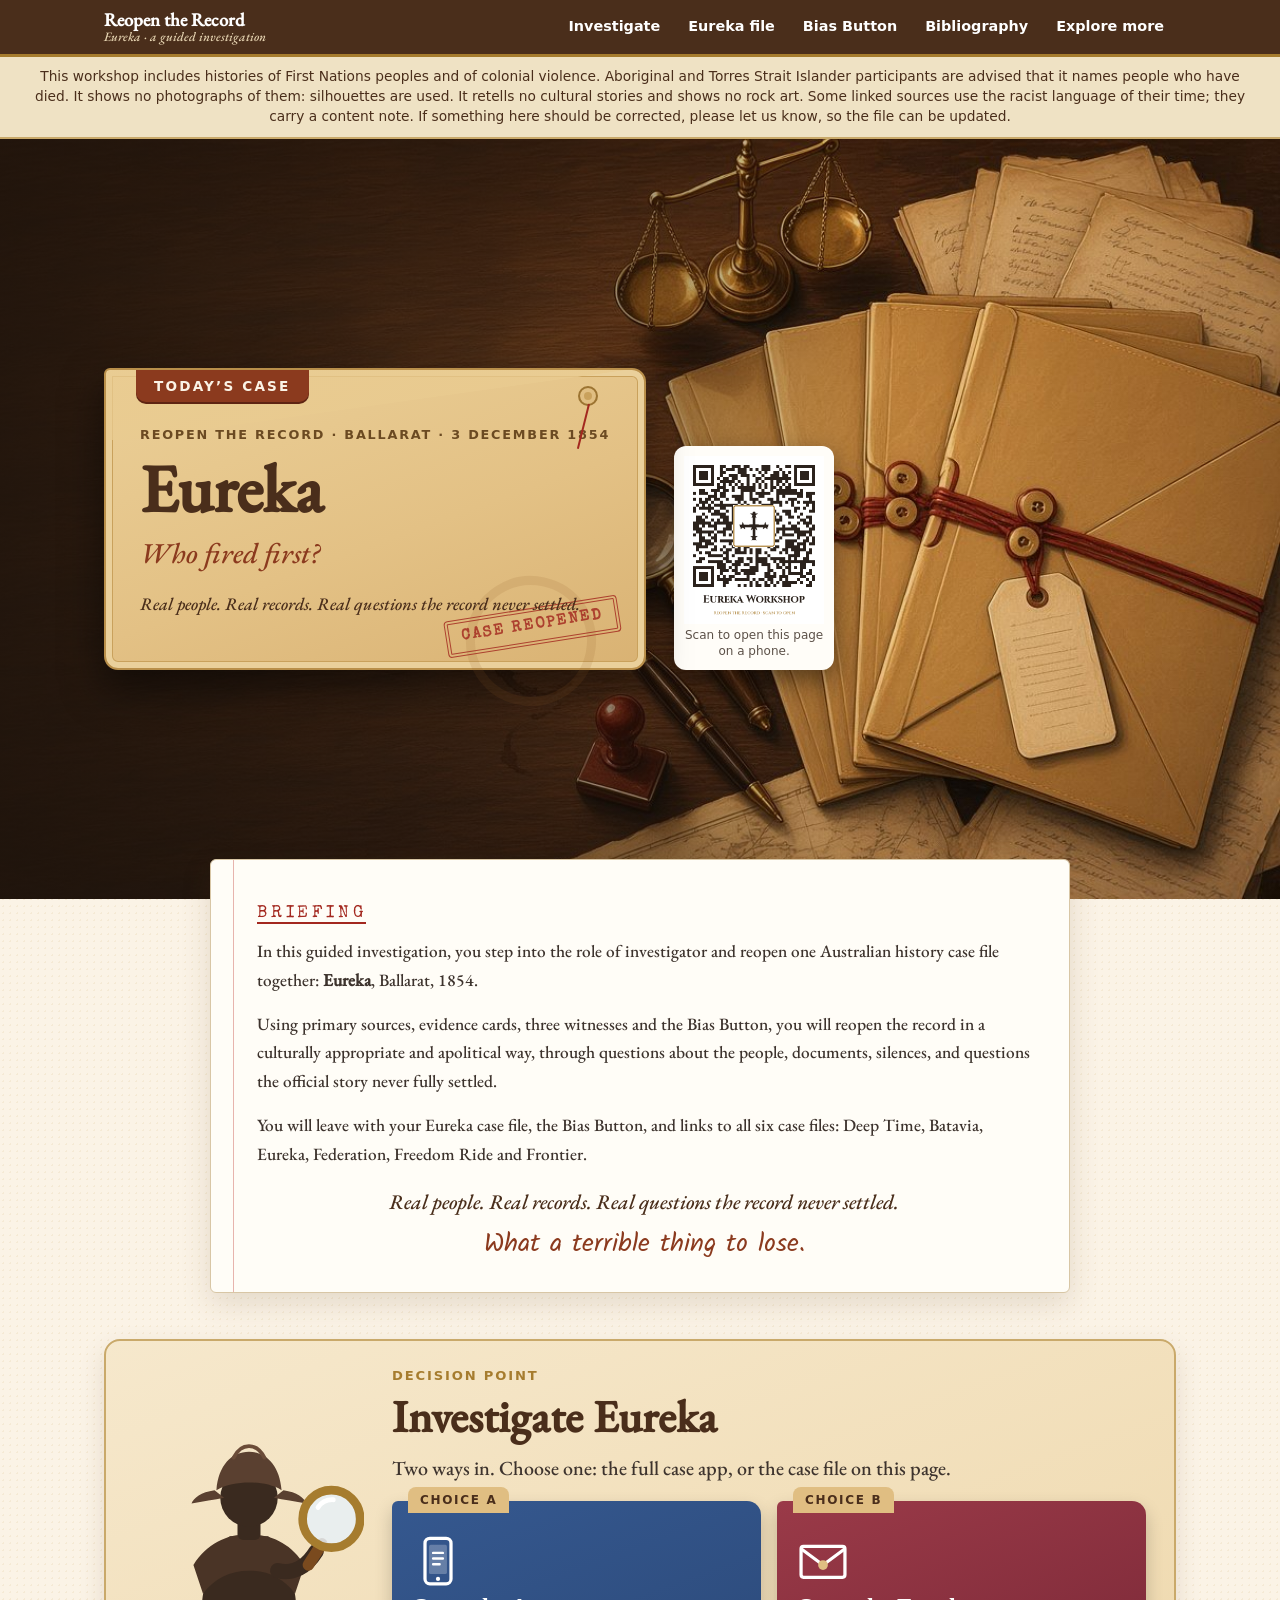
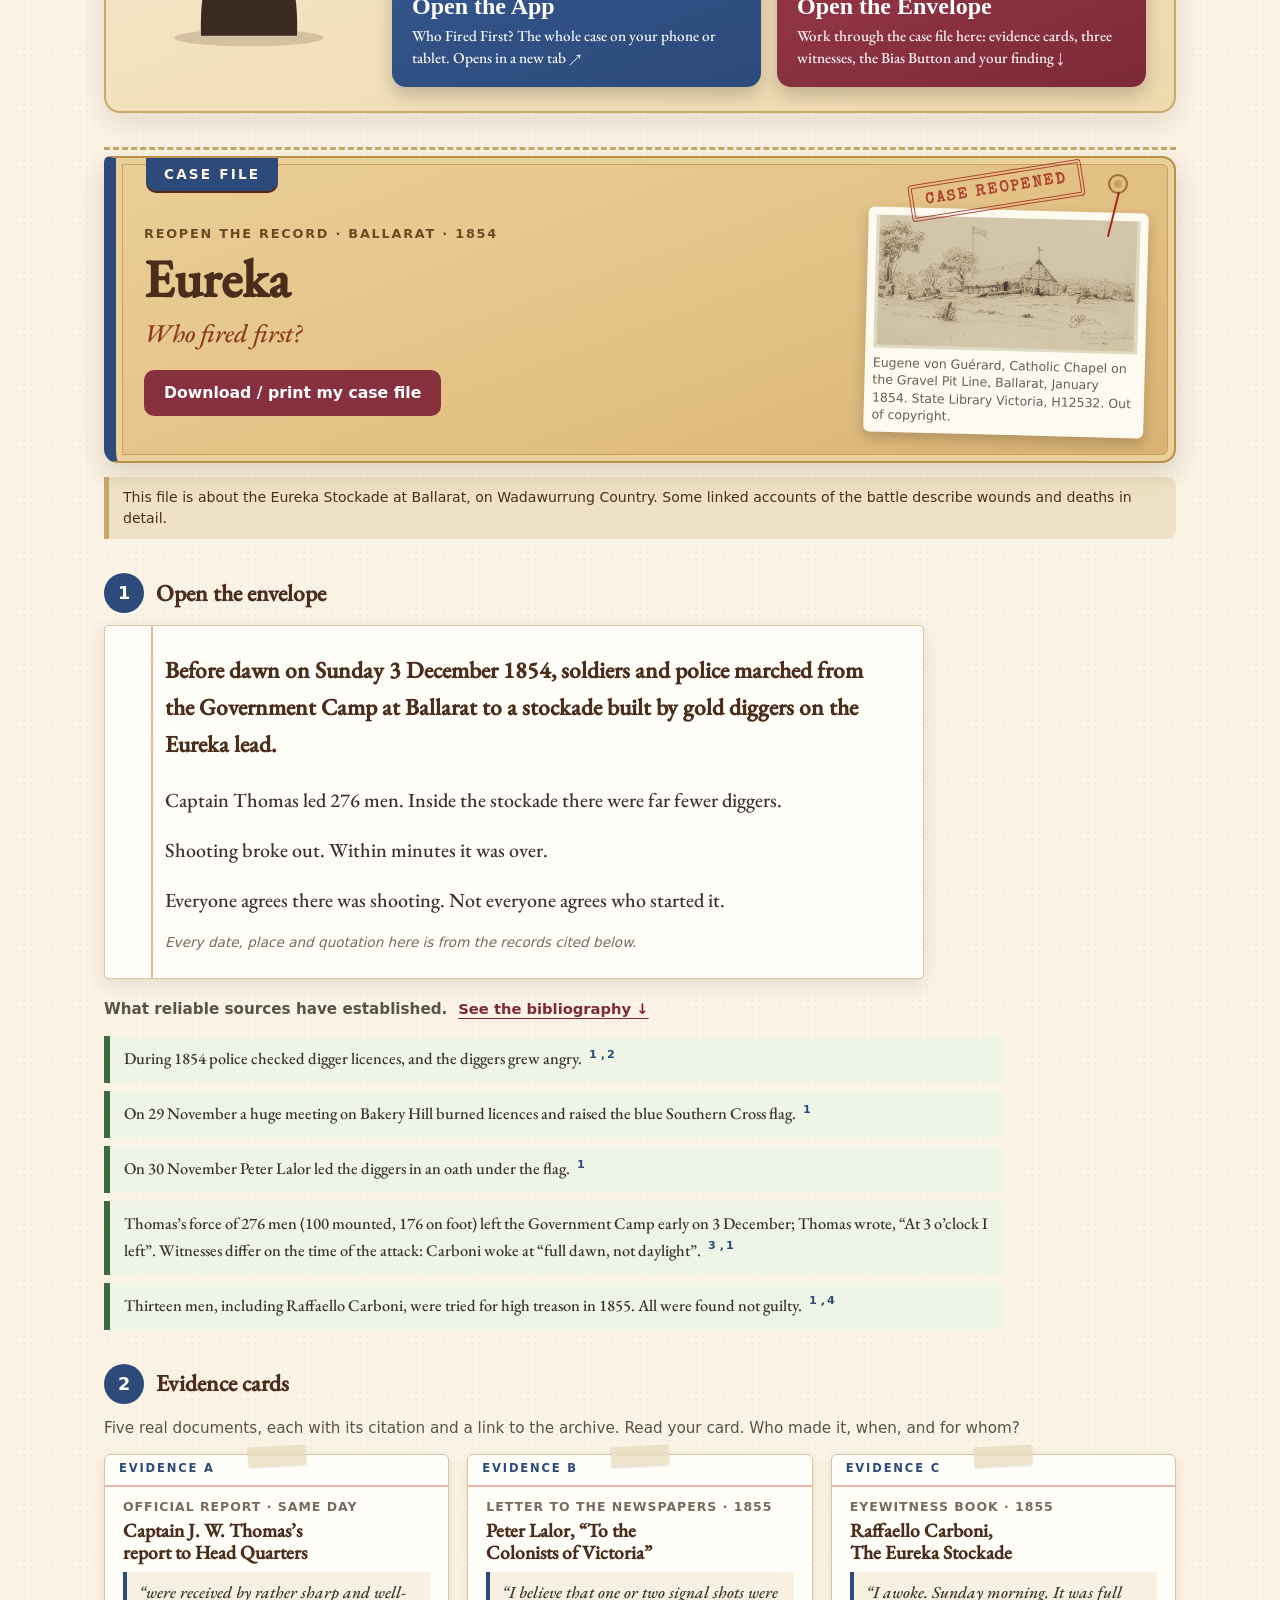
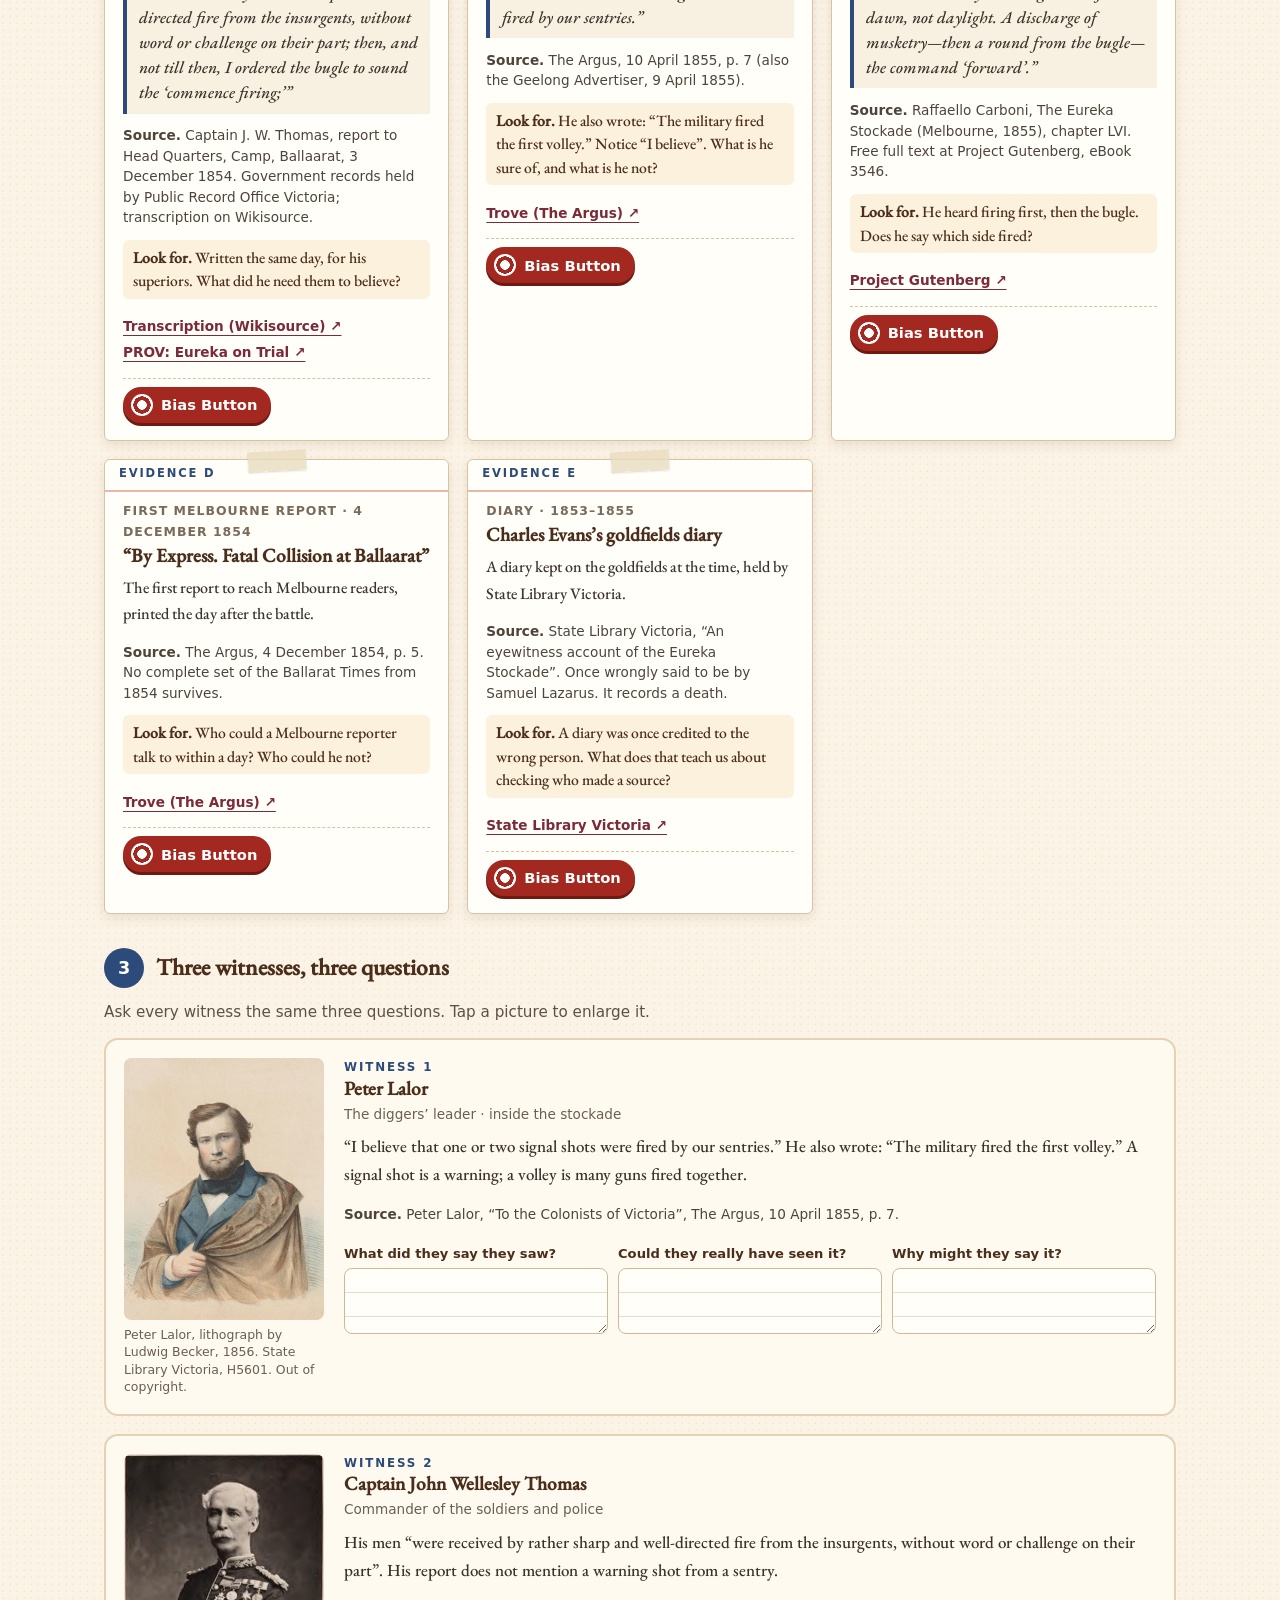
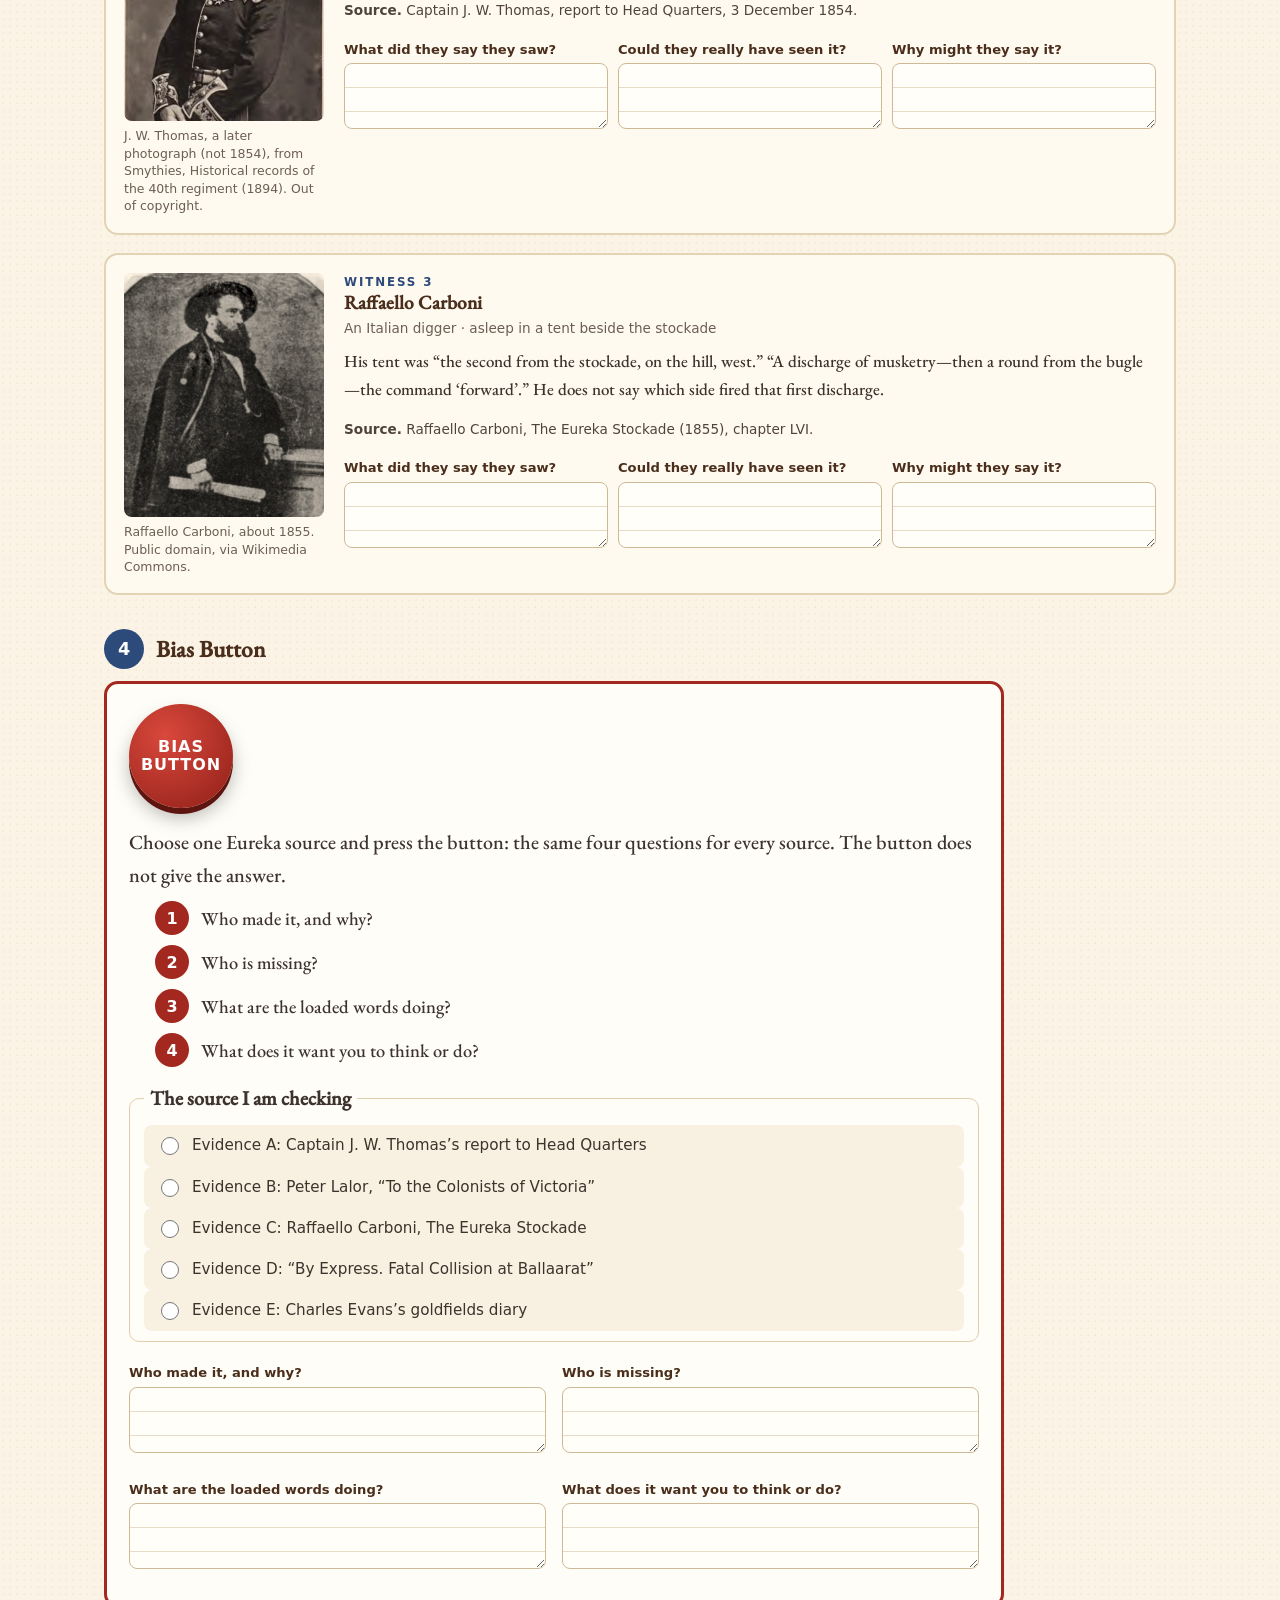
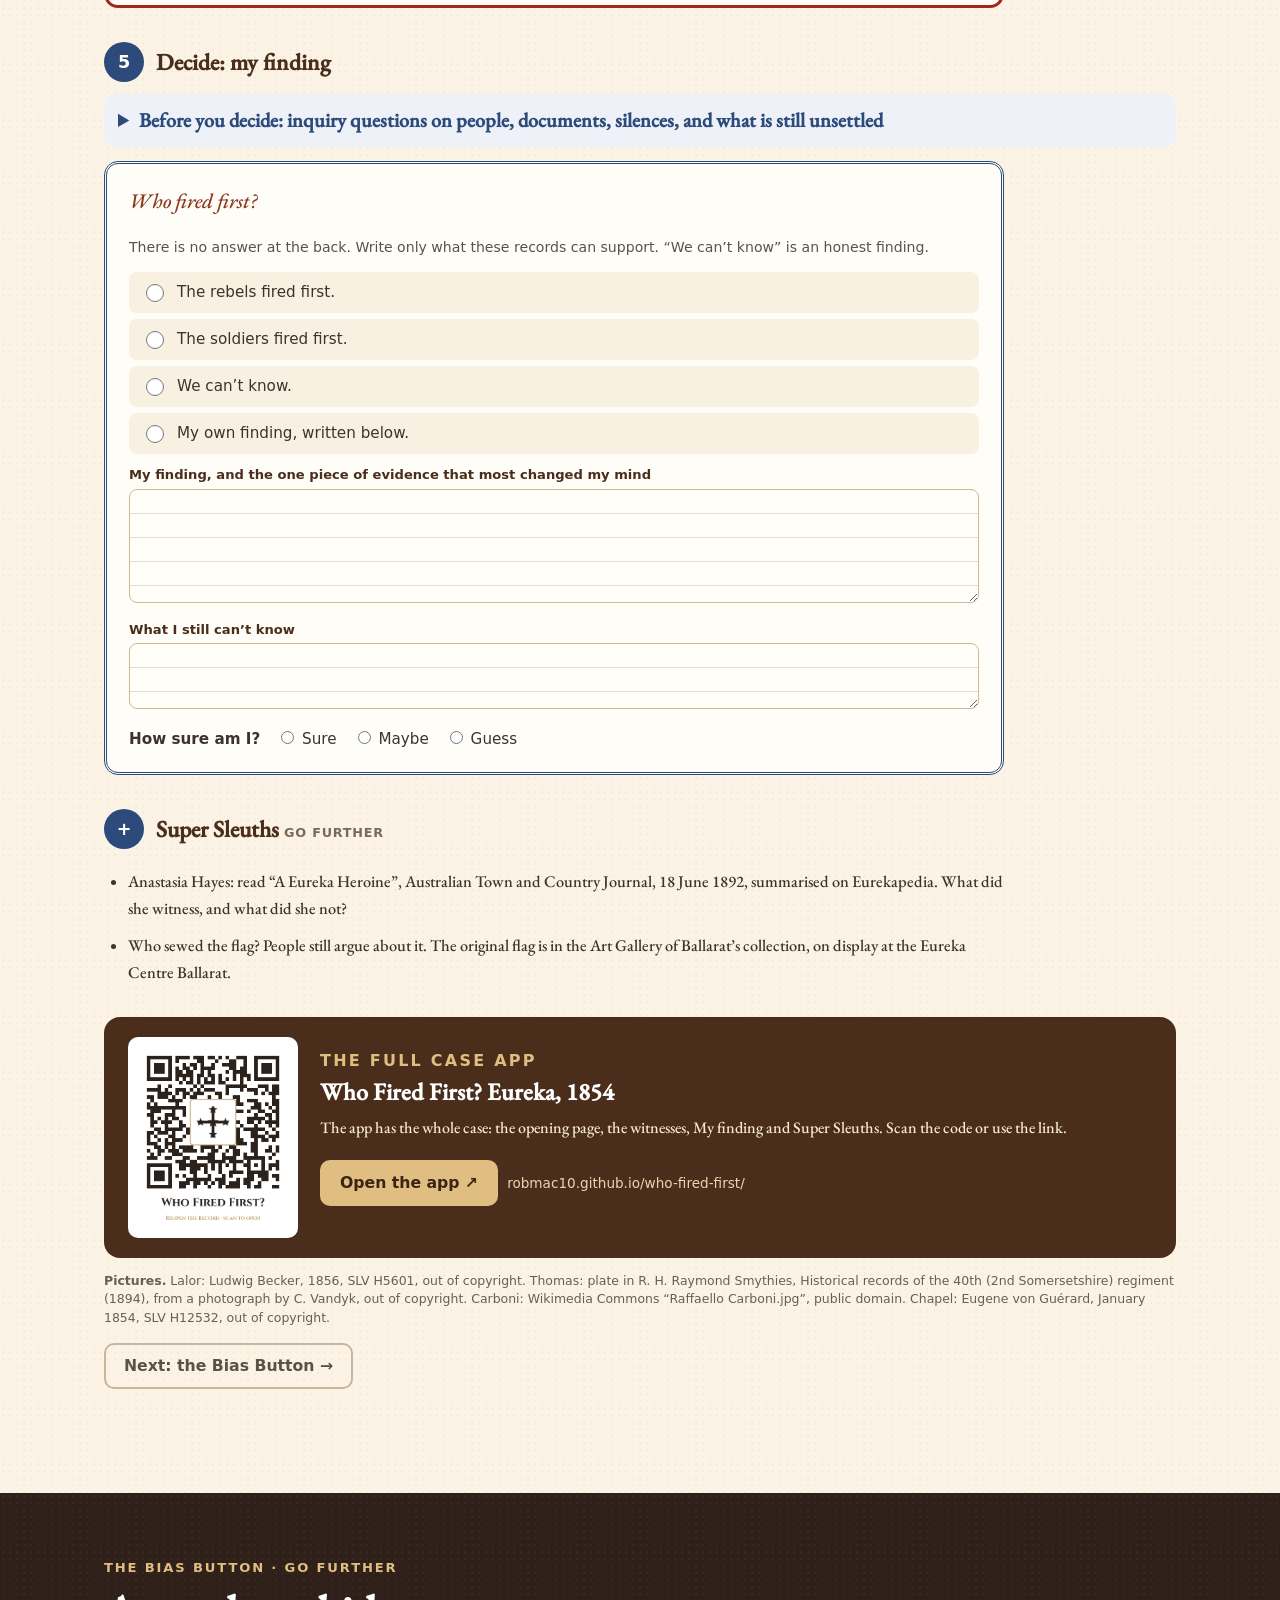
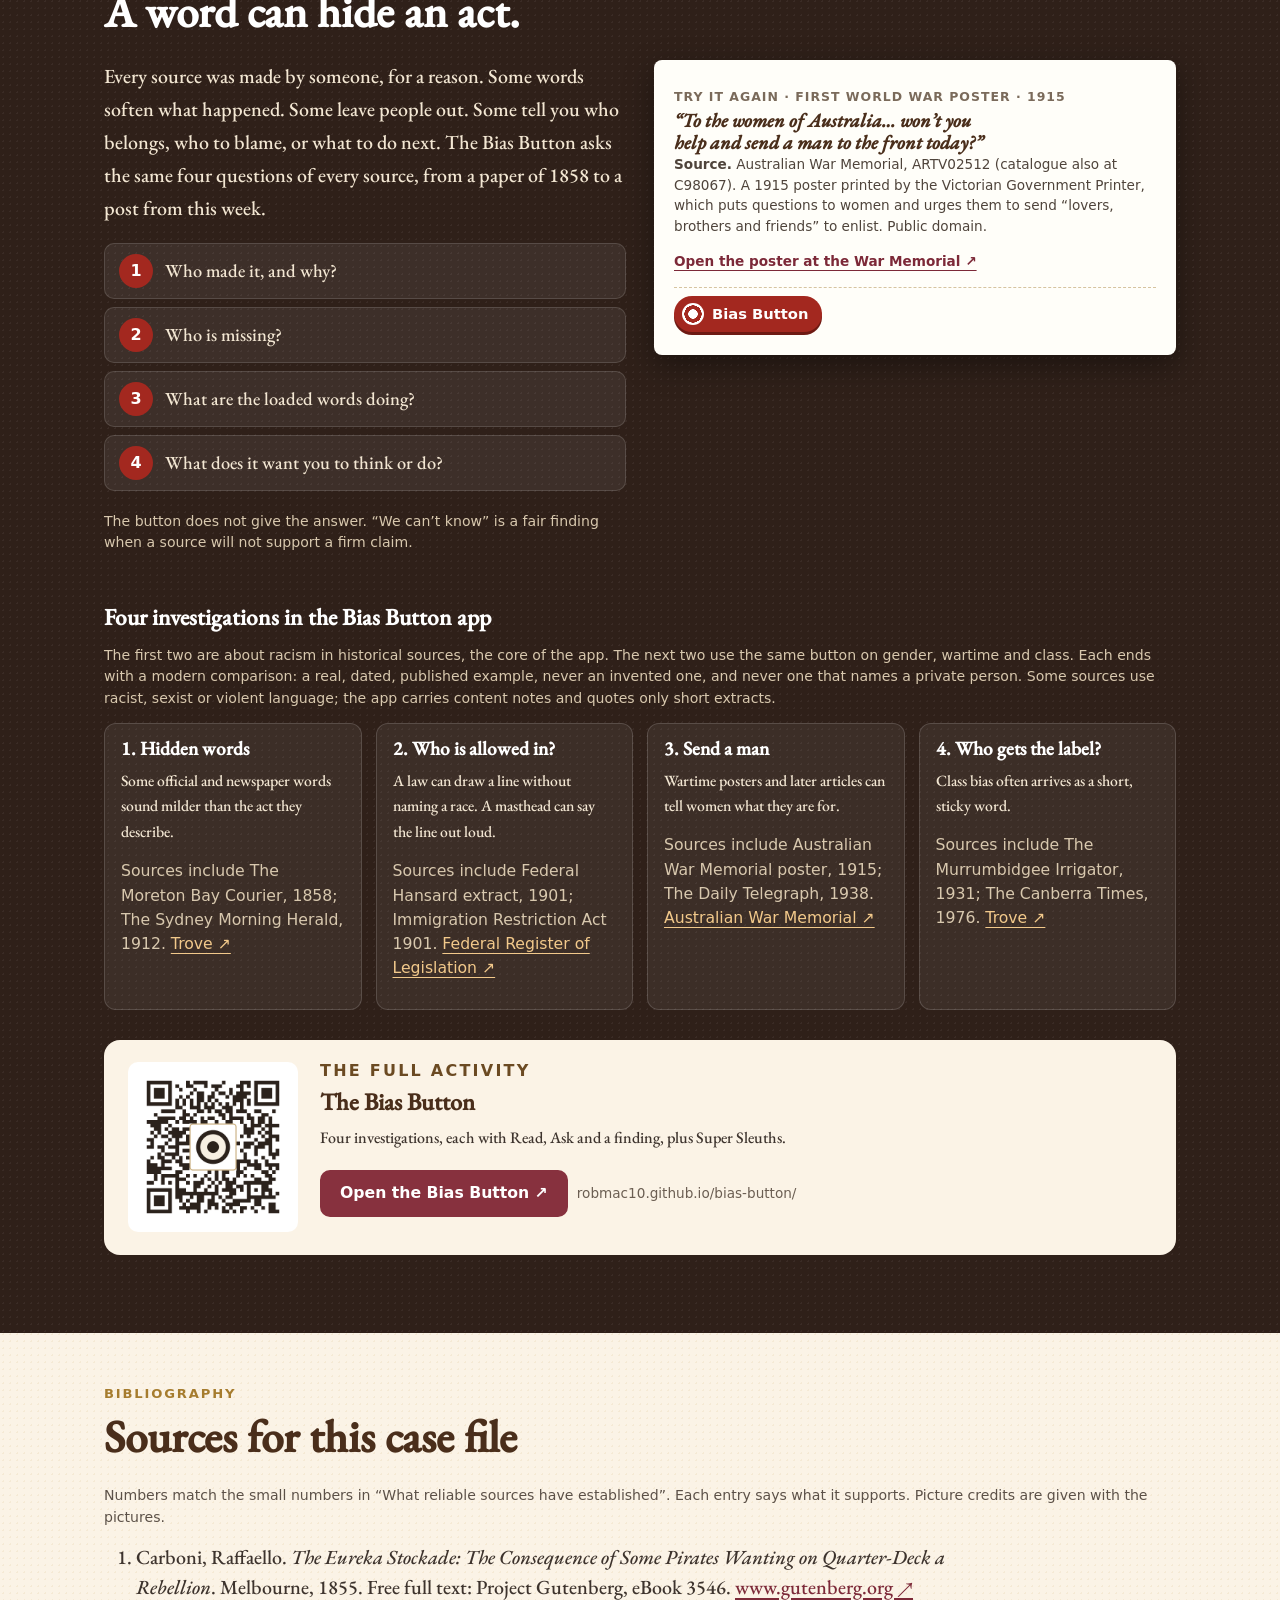
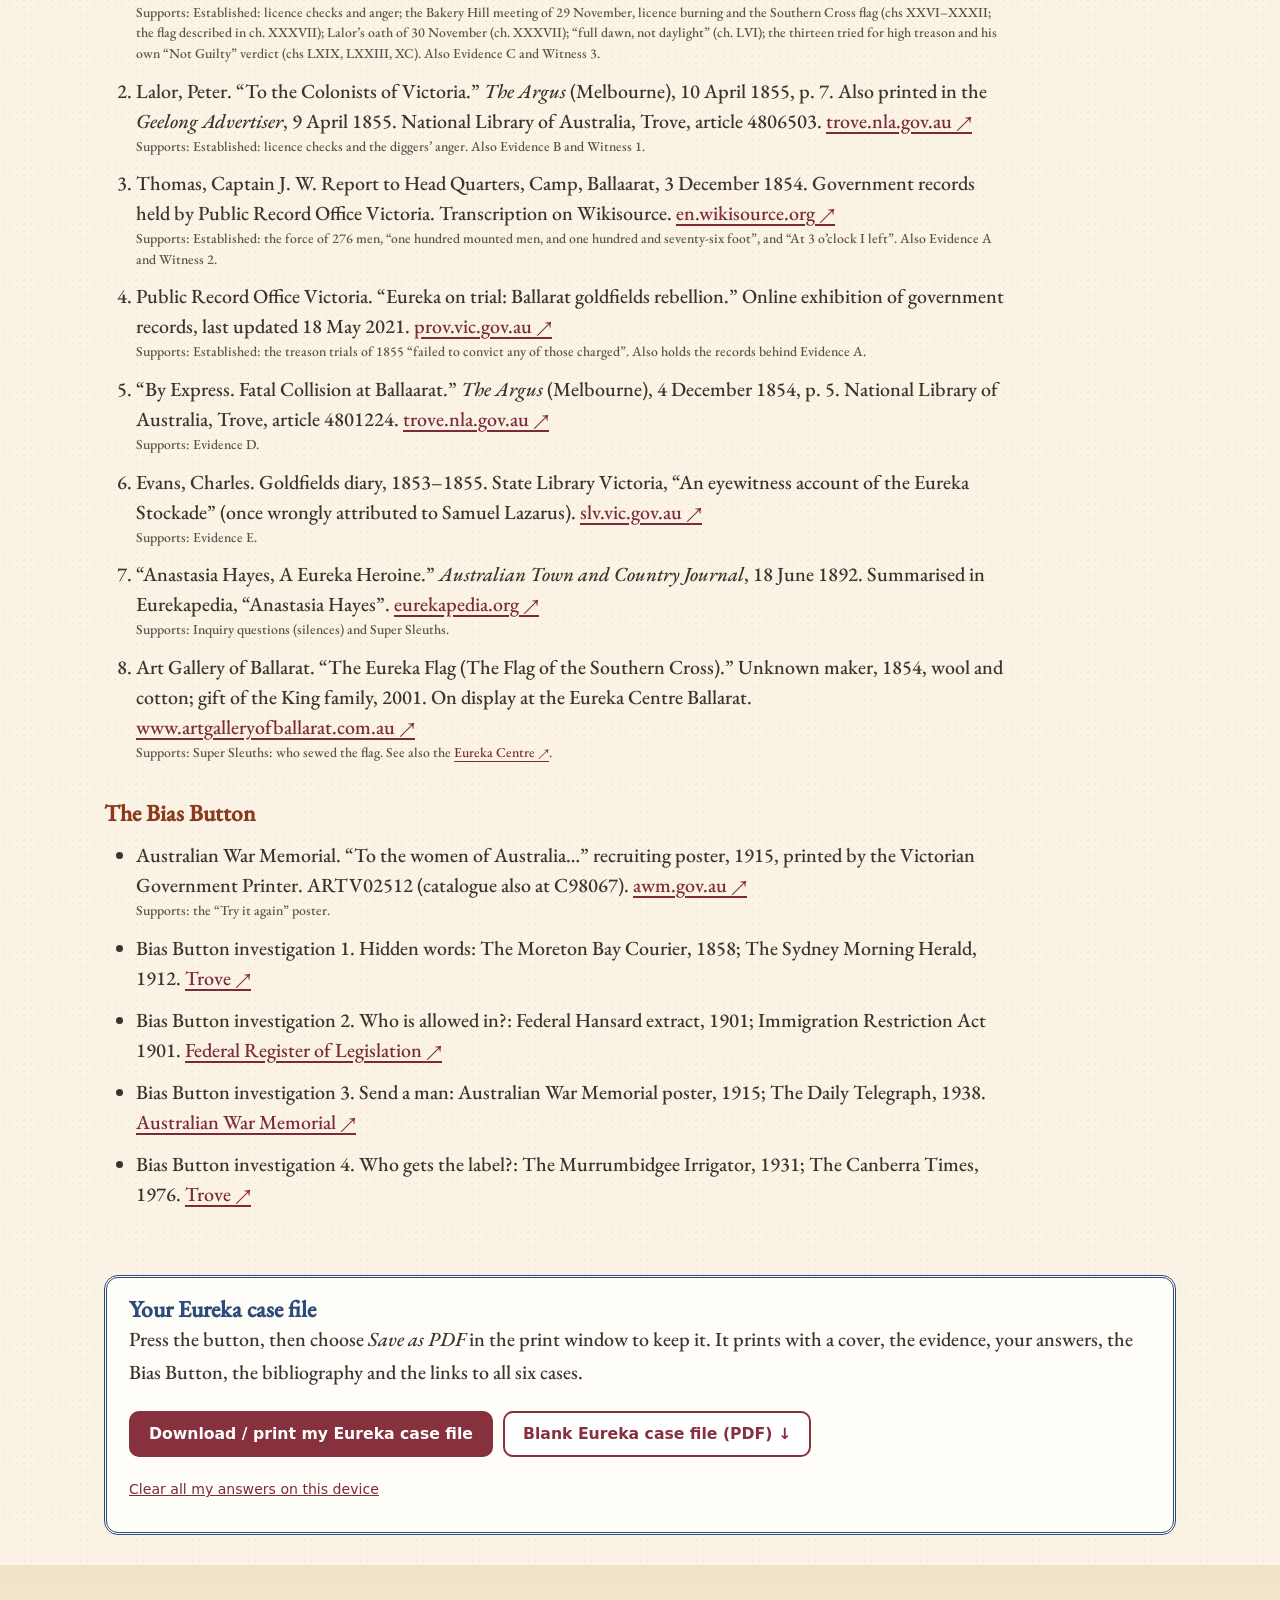
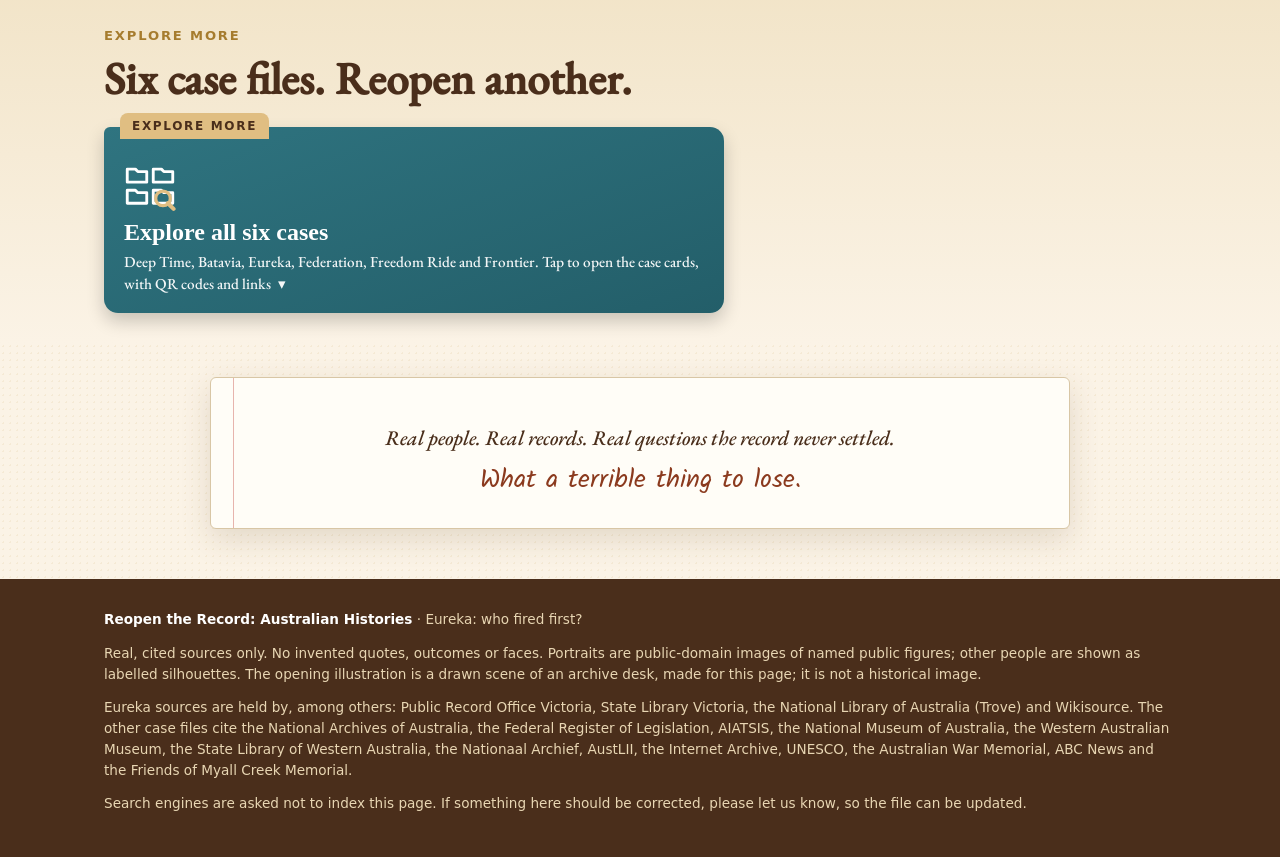
==== commit 58b61dec: "Case file card: remove duplicate Open the full app button" ====
--- a/index.html
+++ b/index.html
@@ -9,9 +9,9 @@
 <meta name="description" content="Reopen the Eureka file: read real records, ask three witnesses, press the Bias Button, and decide. Then explore five more case files.">
 <script>document.documentElement.classList.add("js")</script>
 <link rel="icon" href="assets/favicon.svg" type="image/svg+xml">
-<link rel="stylesheet" href="assets/image-fit.css?v=20261123k1">
-<link rel="stylesheet" href="assets/style.css?v=20261123k1">
-<link rel="stylesheet" href="assets/eureka.css?v=20261123k1">
+<link rel="stylesheet" href="assets/image-fit.css?v=20261123m1">
+<link rel="stylesheet" href="assets/style.css?v=20261123m1">
+<link rel="stylesheet" href="assets/eureka.css?v=20261123m1">
 </head>
 <body class="one-case">
 <div class="print-cover" aria-hidden="true">
@@ -120,7 +120,6 @@
      <p class="key-q">Who fired first?</p>
      <div class="case-actions">
       <button type="button" class="btn btn-primary print-case" data-case="eureka">Download / print my case file</button>
-      <a class="btn" href="https://robmac10.github.io/who-fired-first/" target="_blank" rel="noopener">Open the full app ↗</a>
      </div>
     </div>
     <div class="folder-pic"><figure class="zoom"><button type="button" class="zoom-btn" aria-label="Enlarge picture"><img src="assets/img/chapel.jpg" alt="Eugene von Guérard, Catholic Chapel on the Gravel Pit Line, Ballarat, January 1854. State Library Victoria, H12532. Out of copyright." loading="lazy"></button><figcaption>Eugene von Guérard, Catholic Chapel on the Gravel Pit Line, Ballarat, January 1854. State Library Victoria, H12532. Out of copyright.</figcaption></figure></div>
@@ -312,6 +311,6 @@
 </footer>
 
 <div class="lightbox" id="lightbox" hidden><button type="button" class="lb-close" aria-label="Close">×</button><img alt=""><p class="lb-cap"></p></div>
-<script src="assets/app.js?v=20261123k1"></script>
+<script src="assets/app.js?v=20261123m1"></script>
 </body>
 </html>
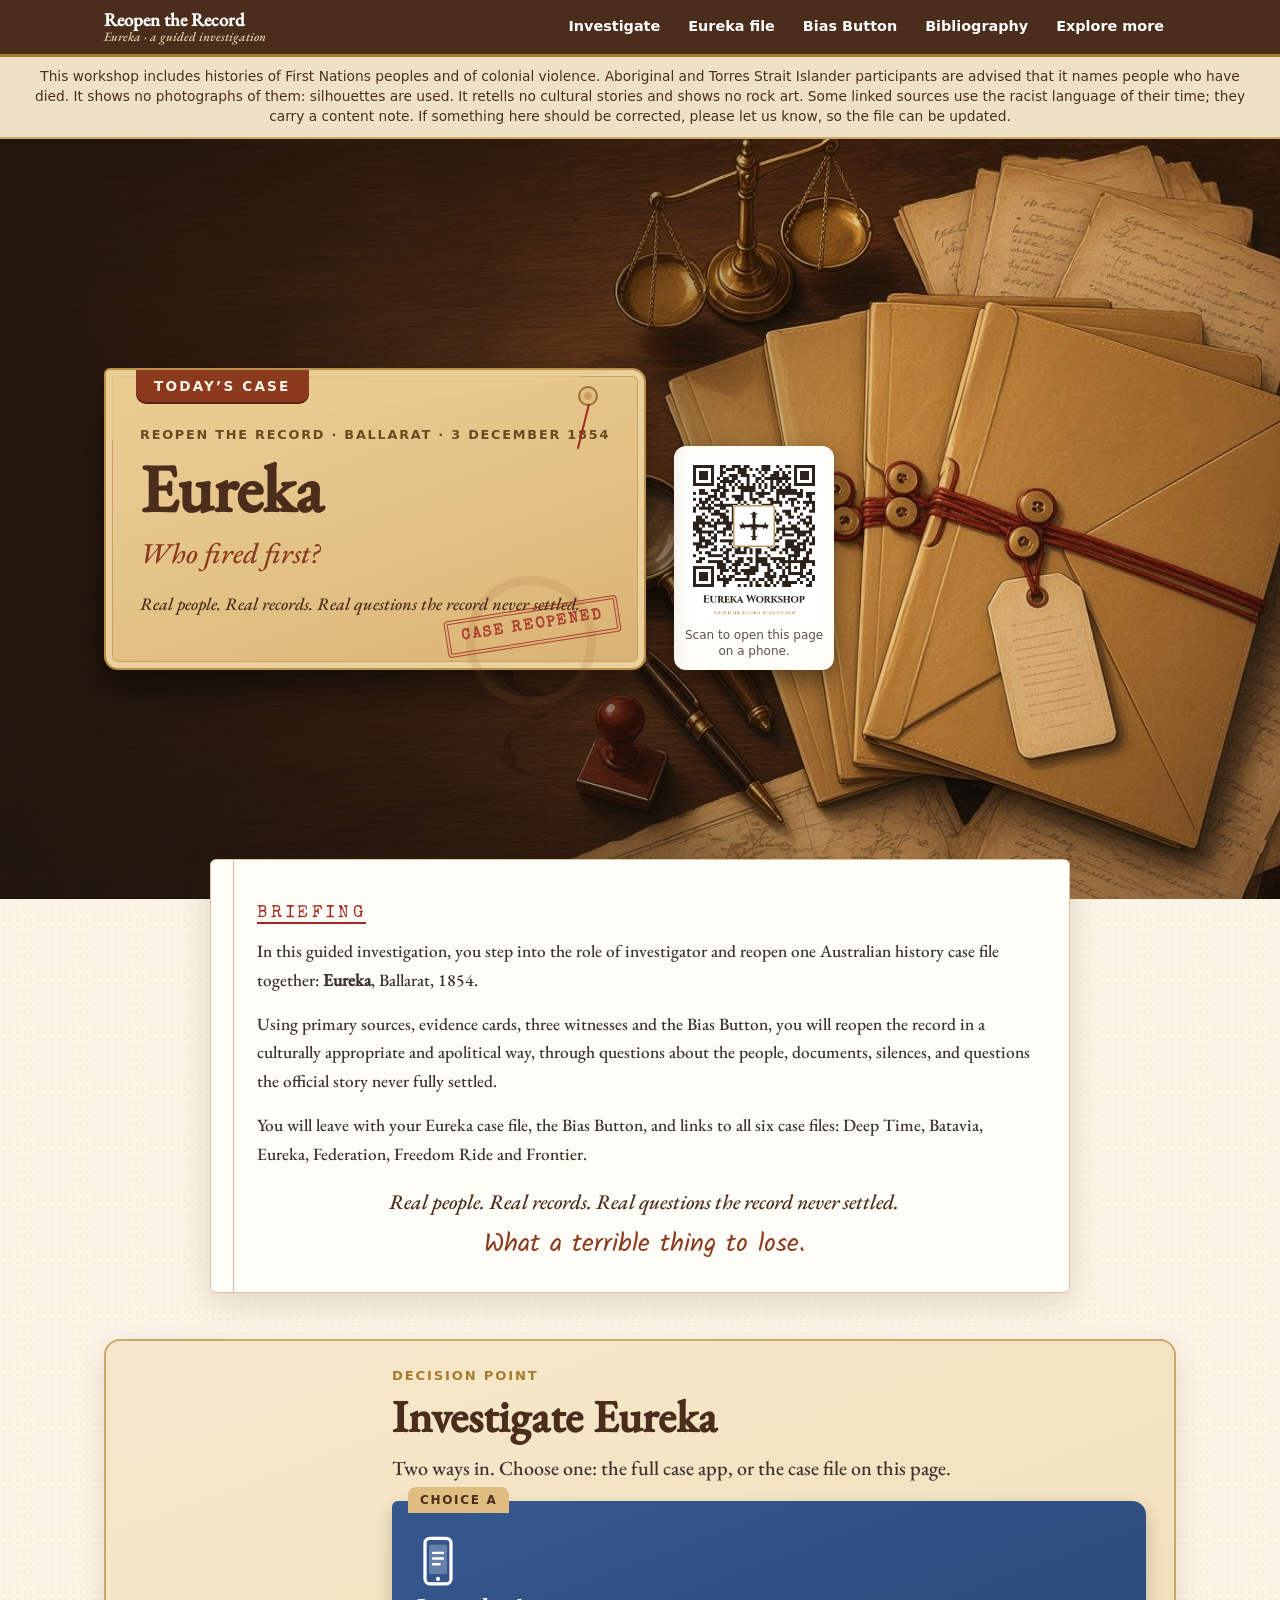
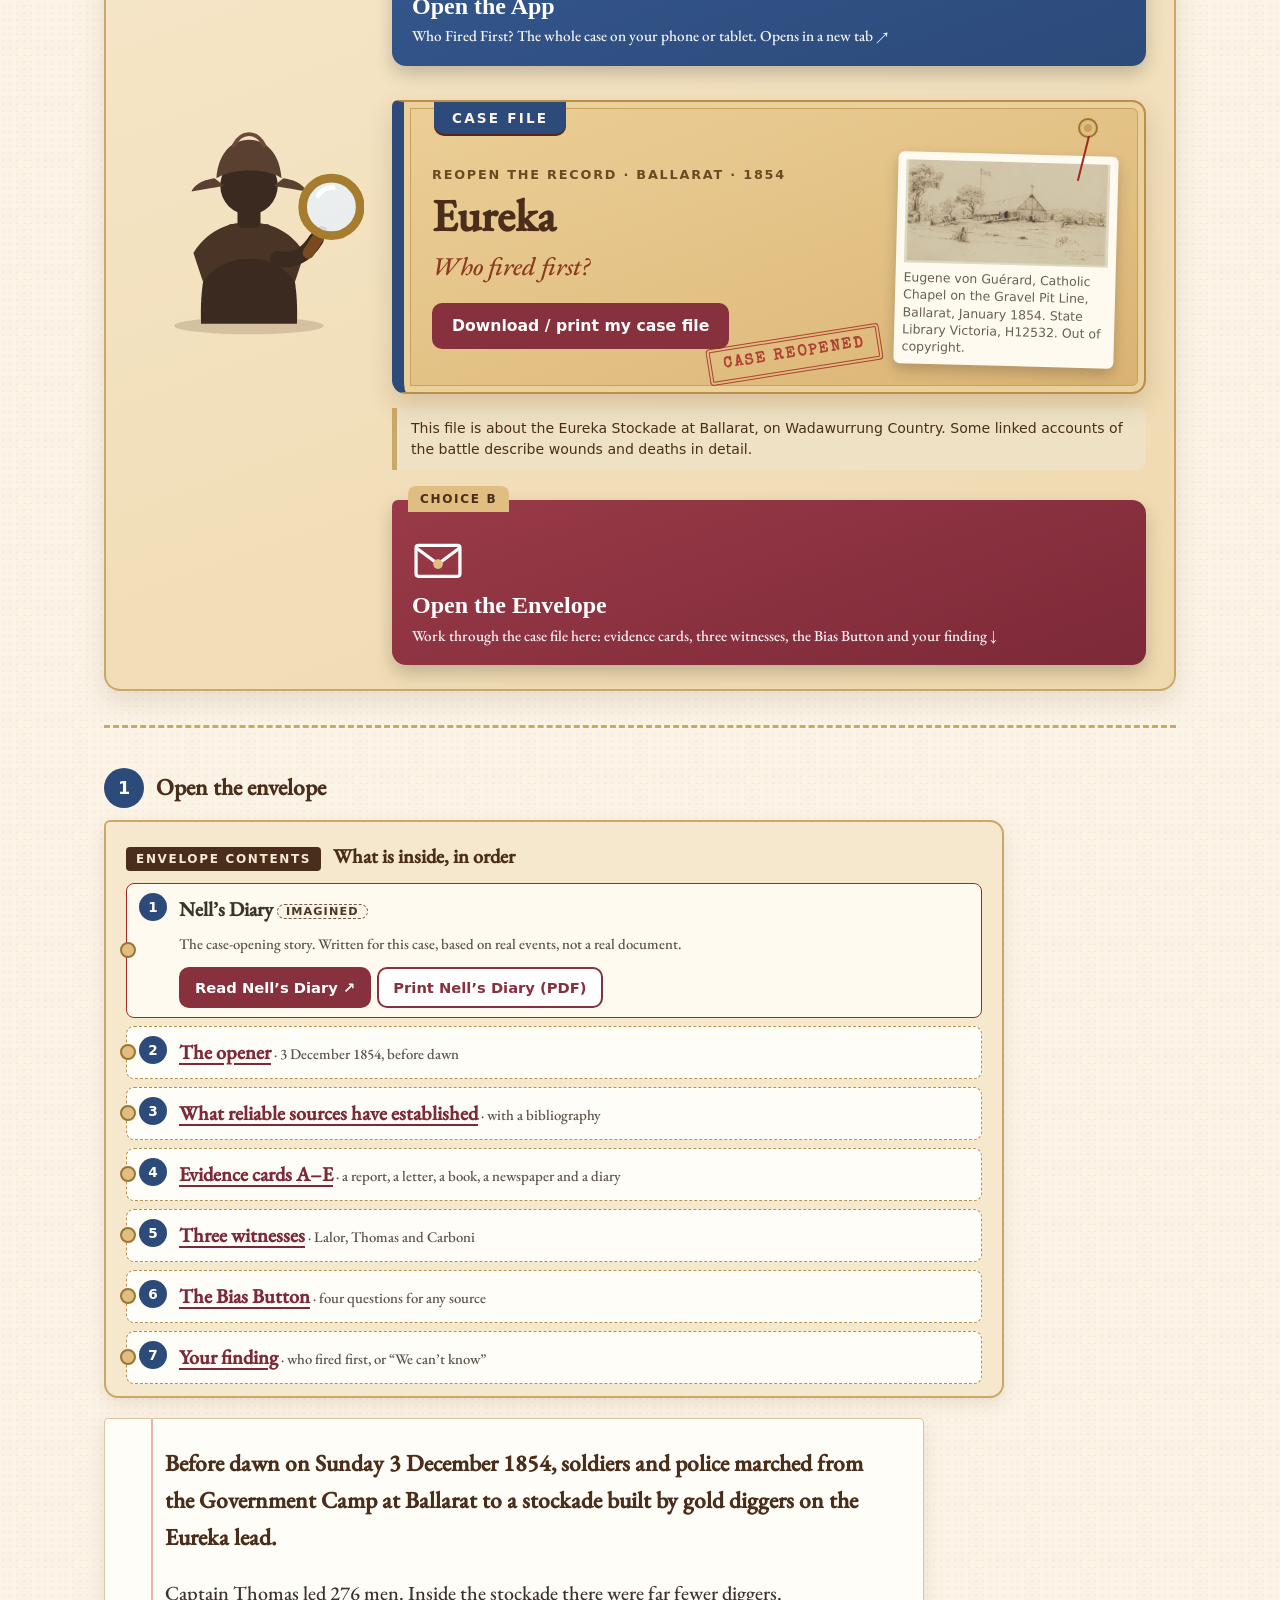
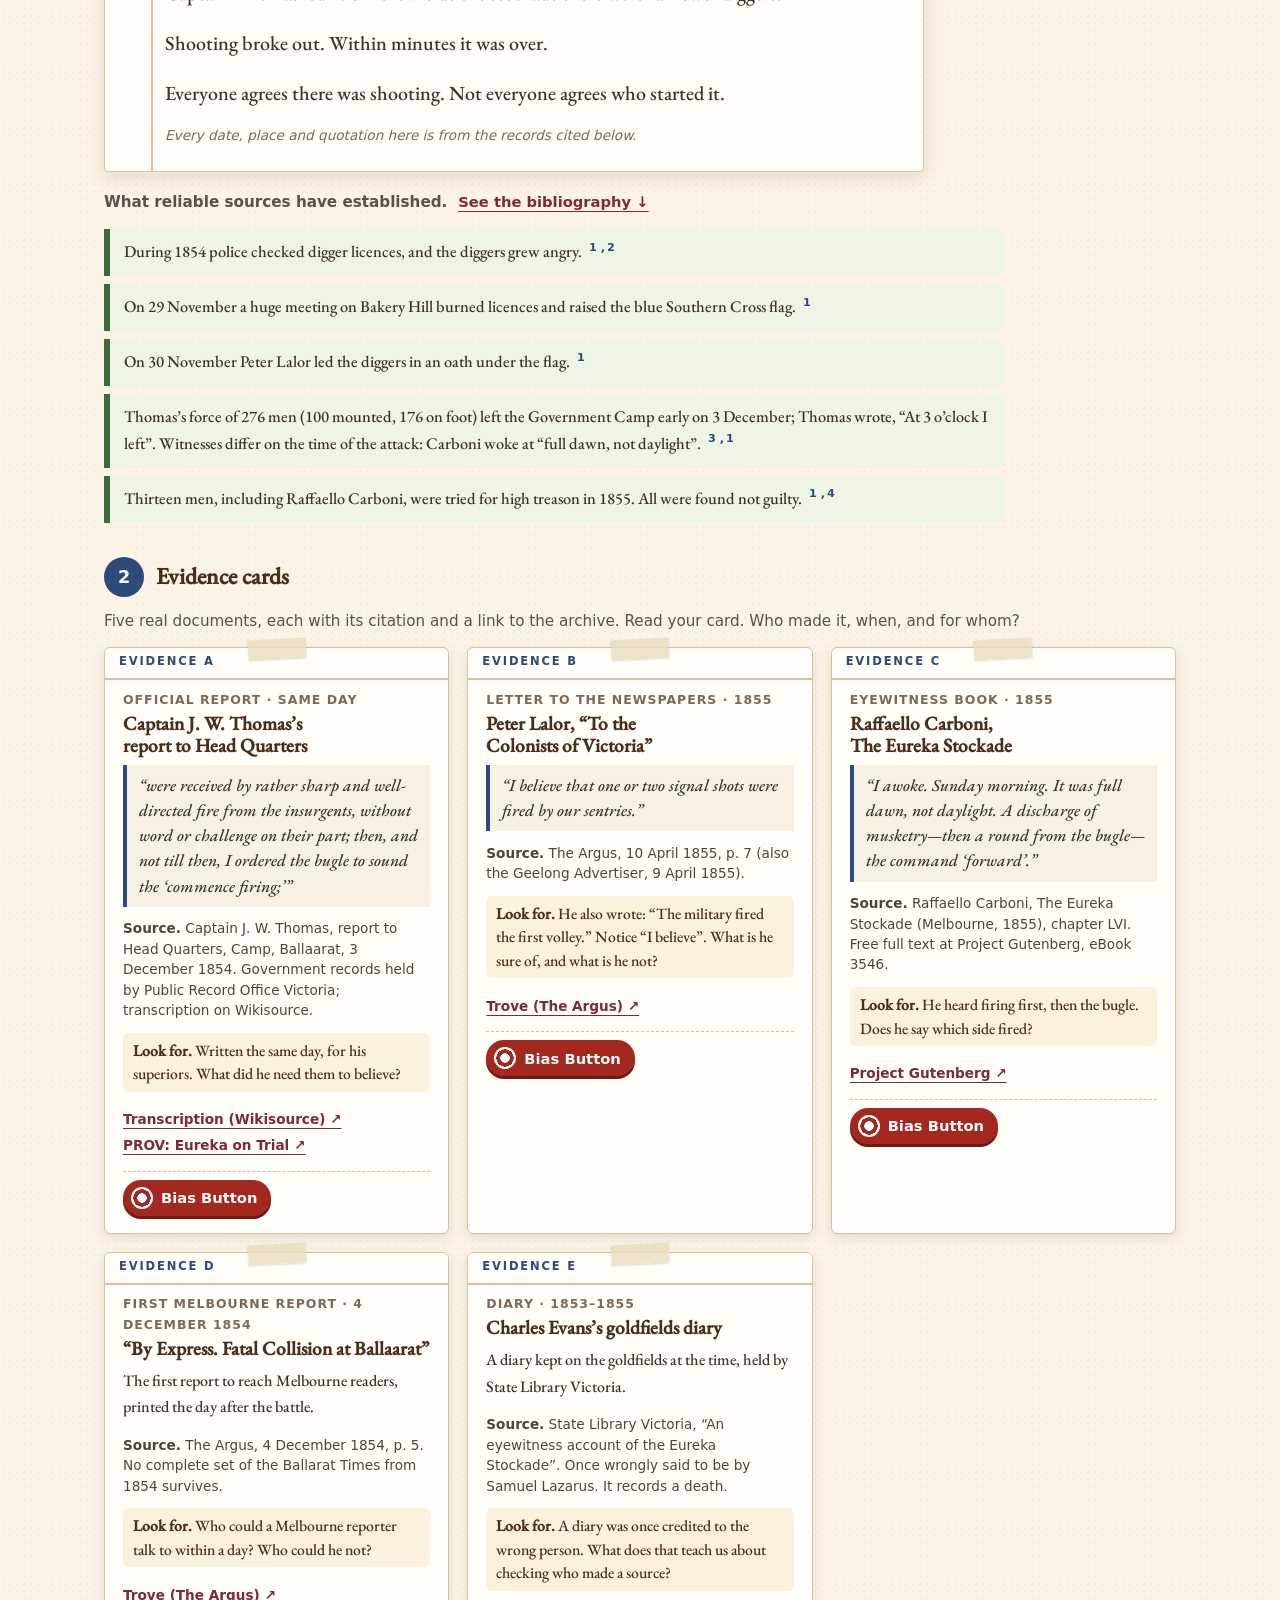
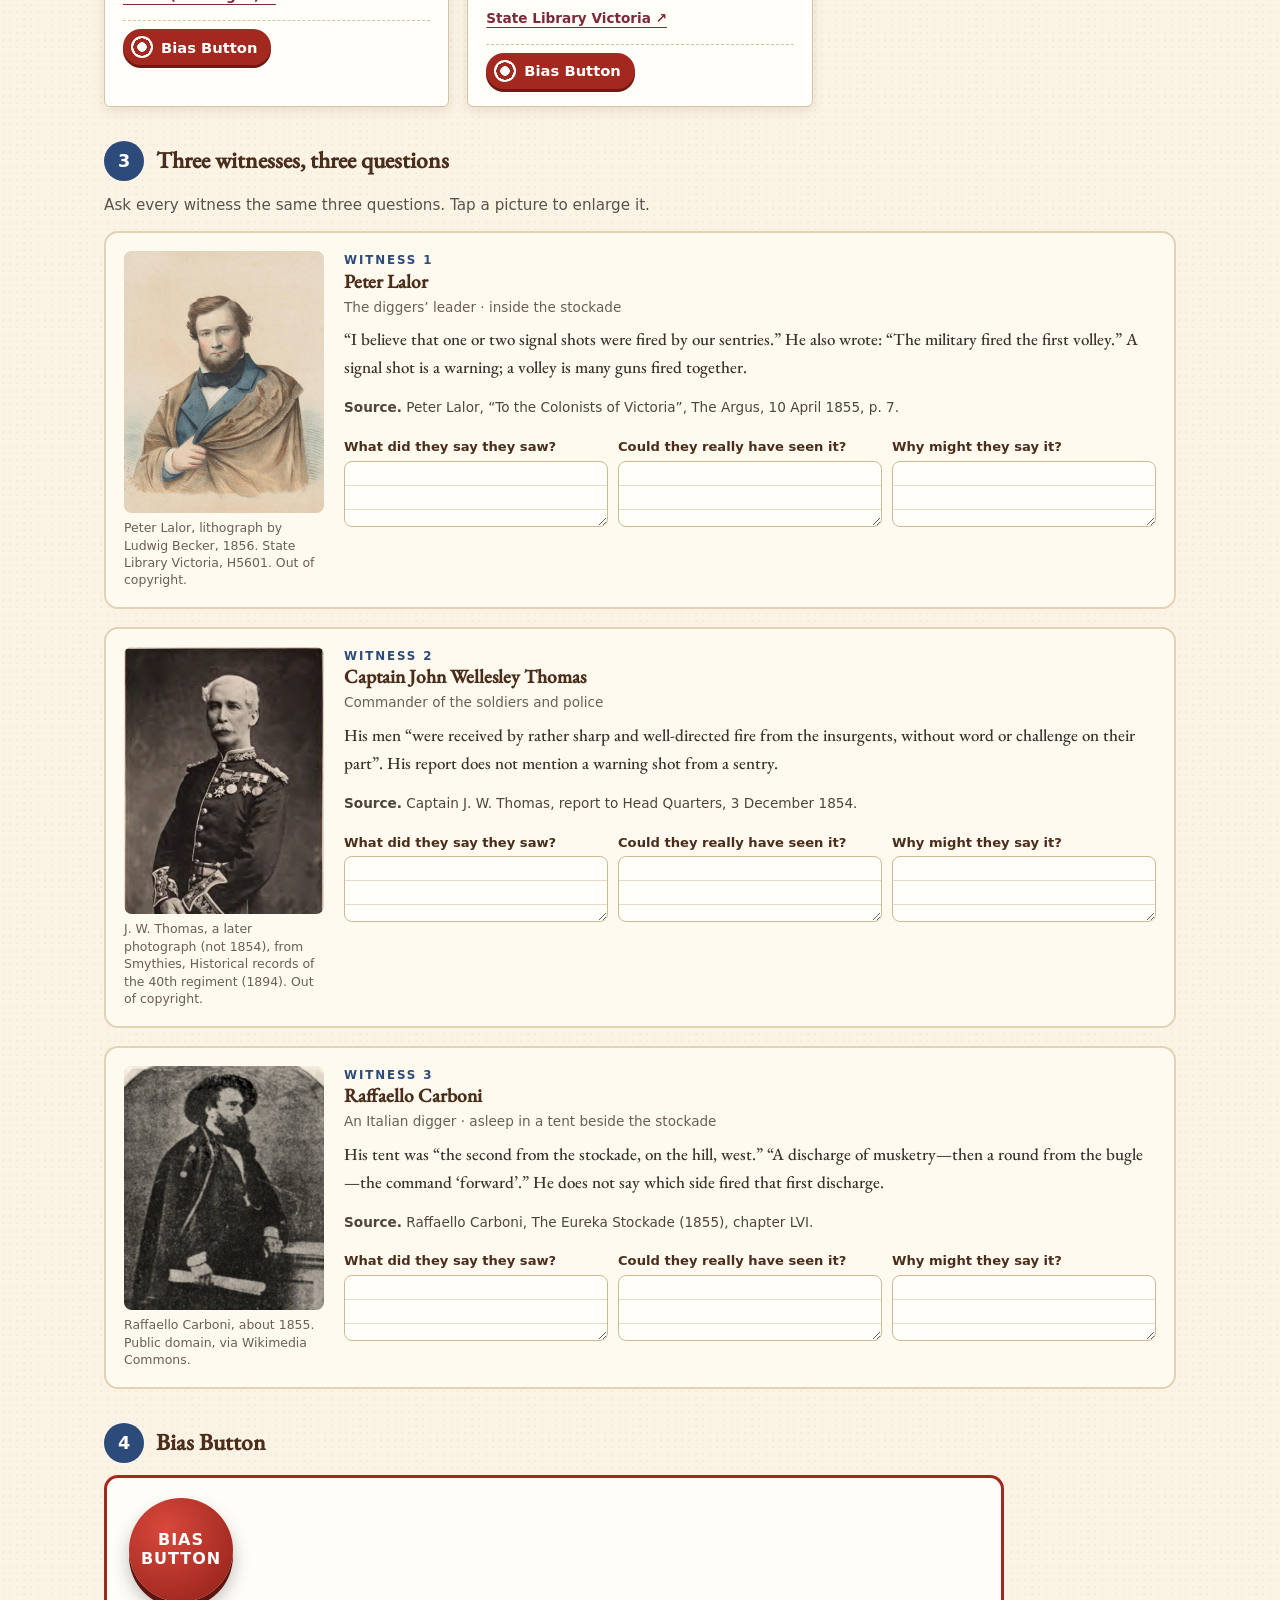
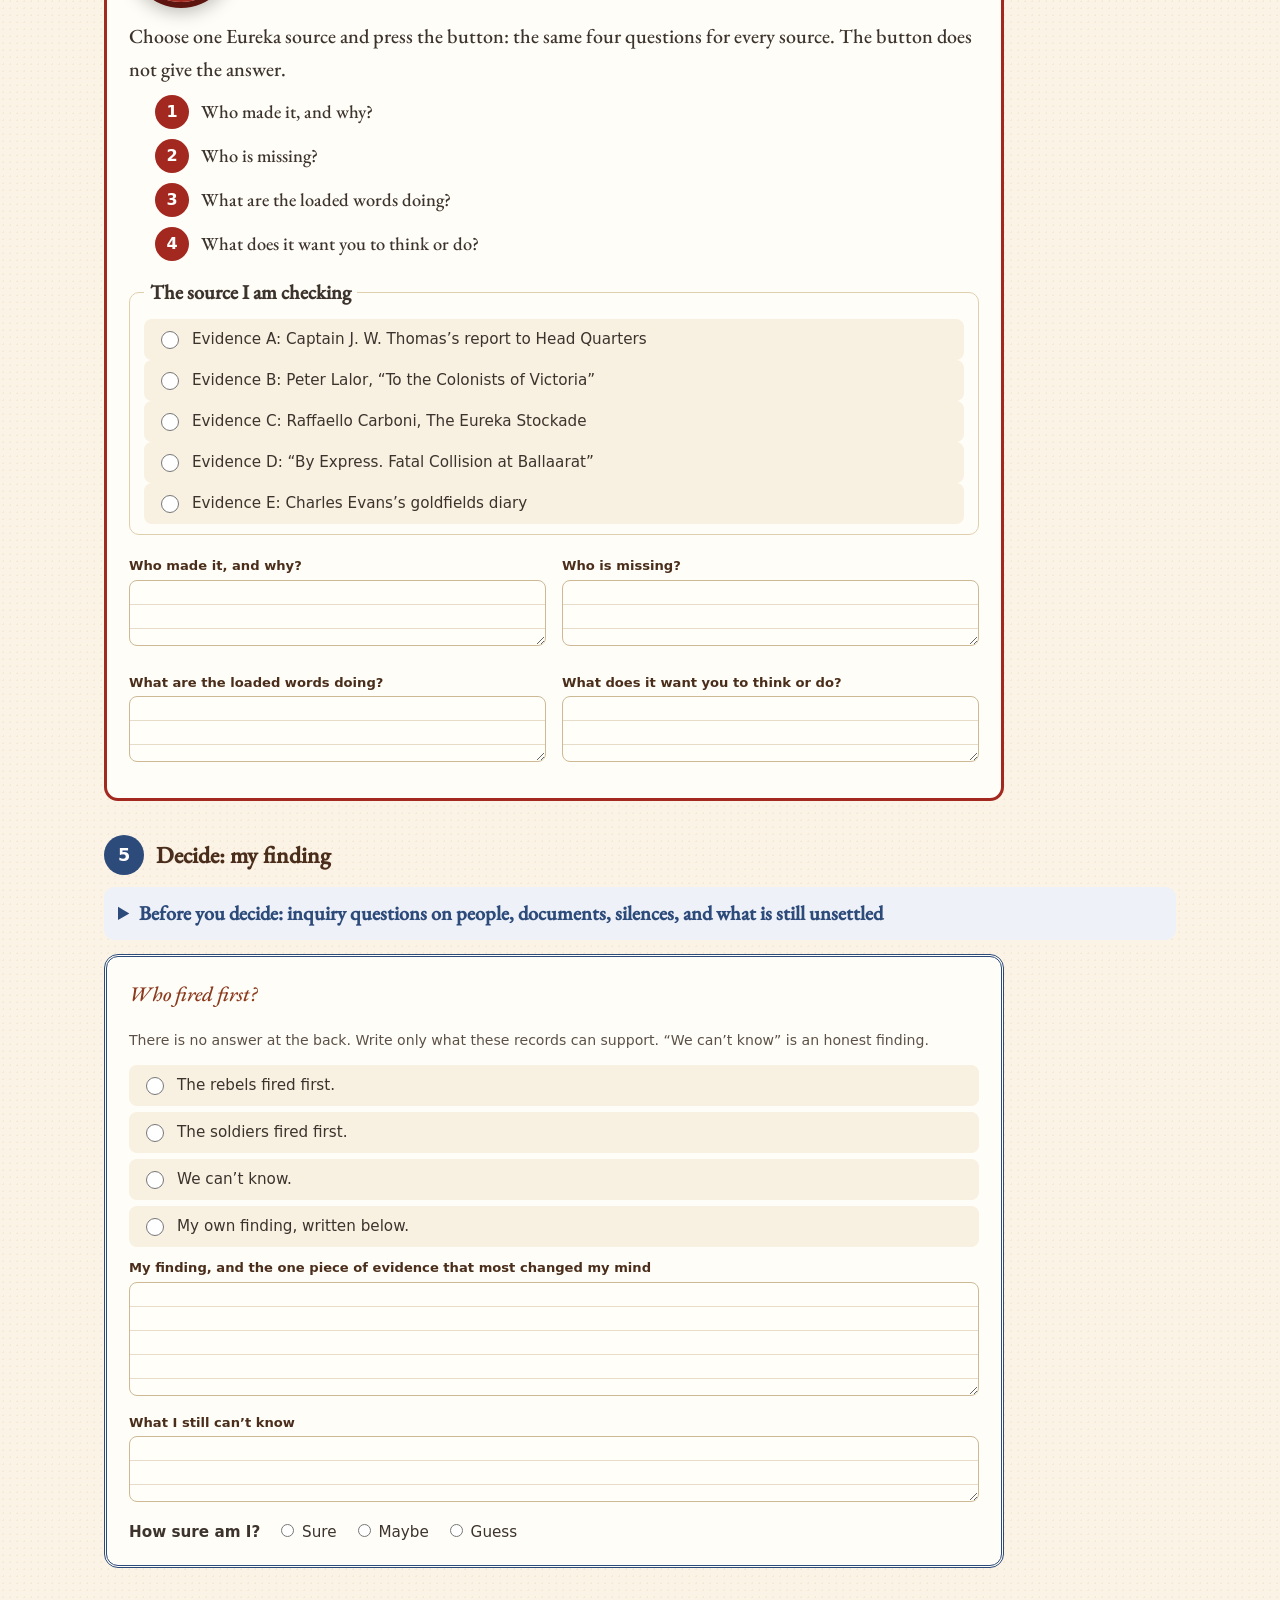
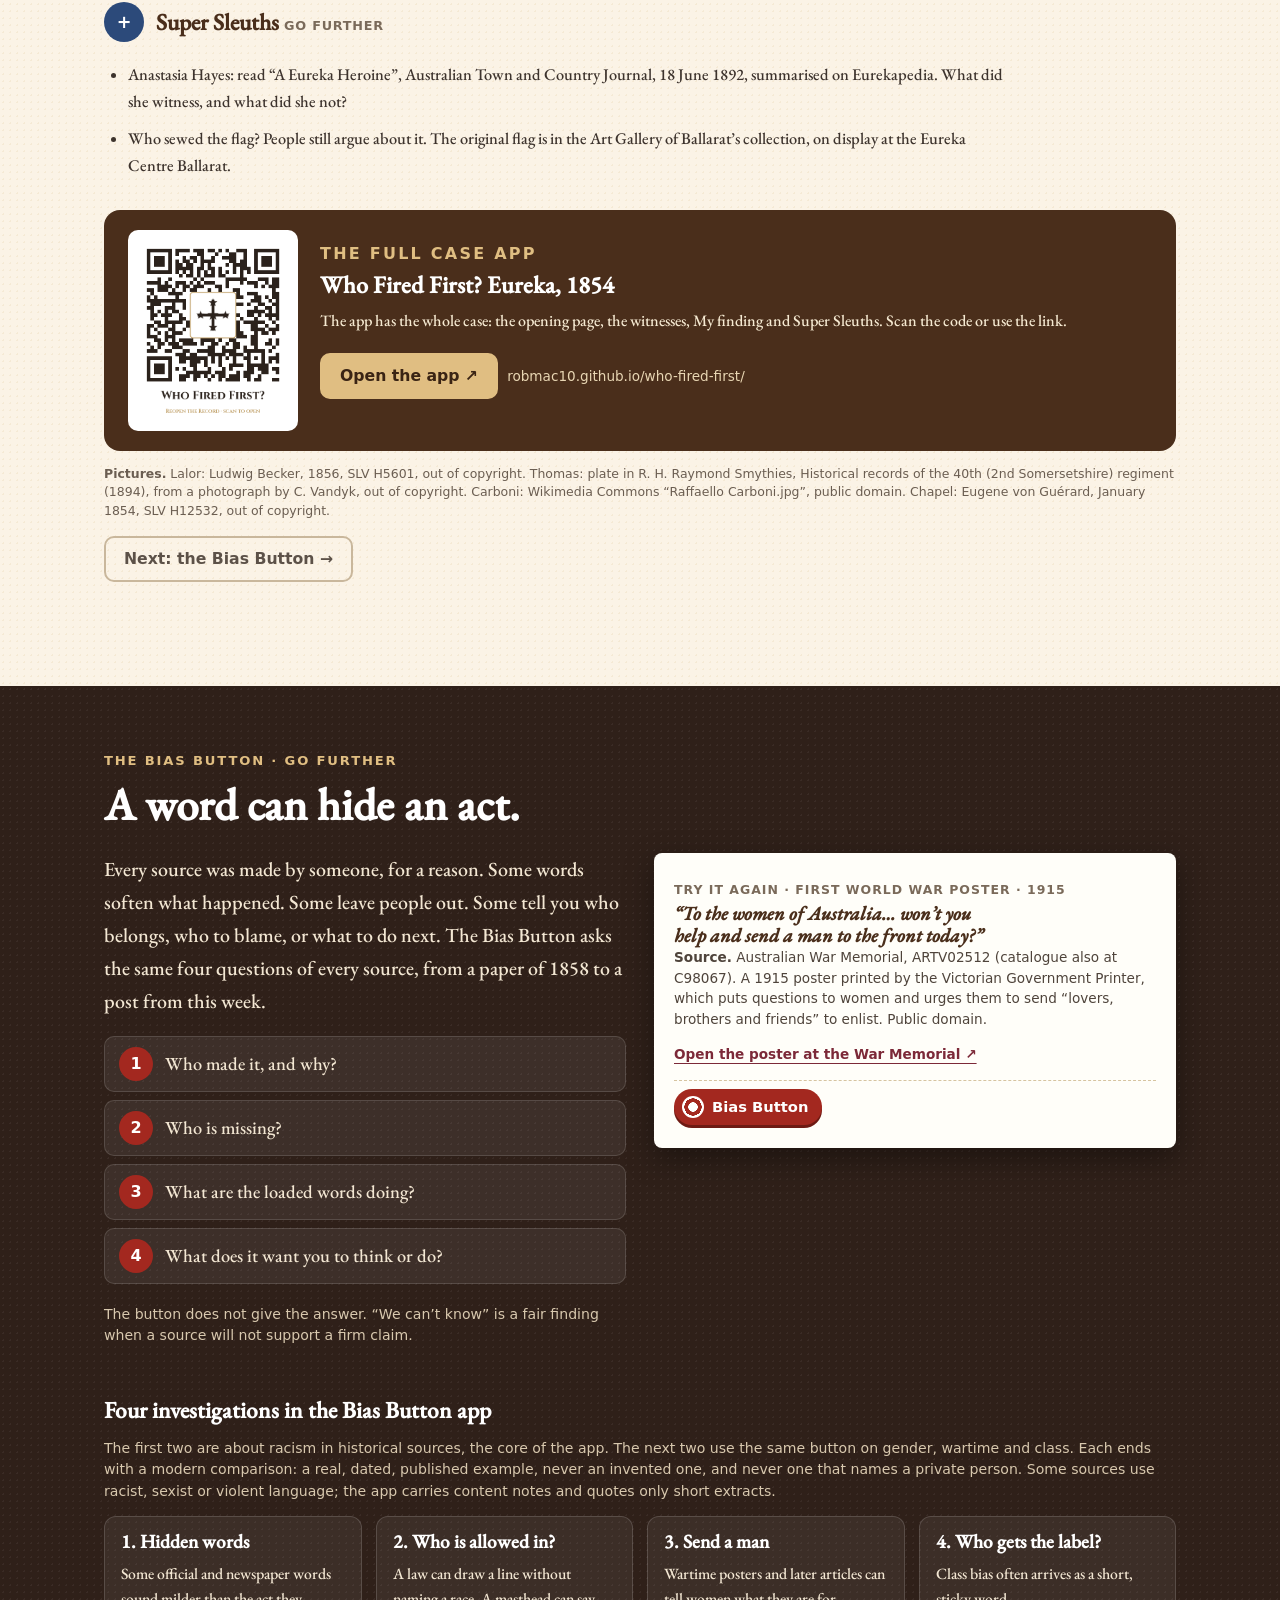
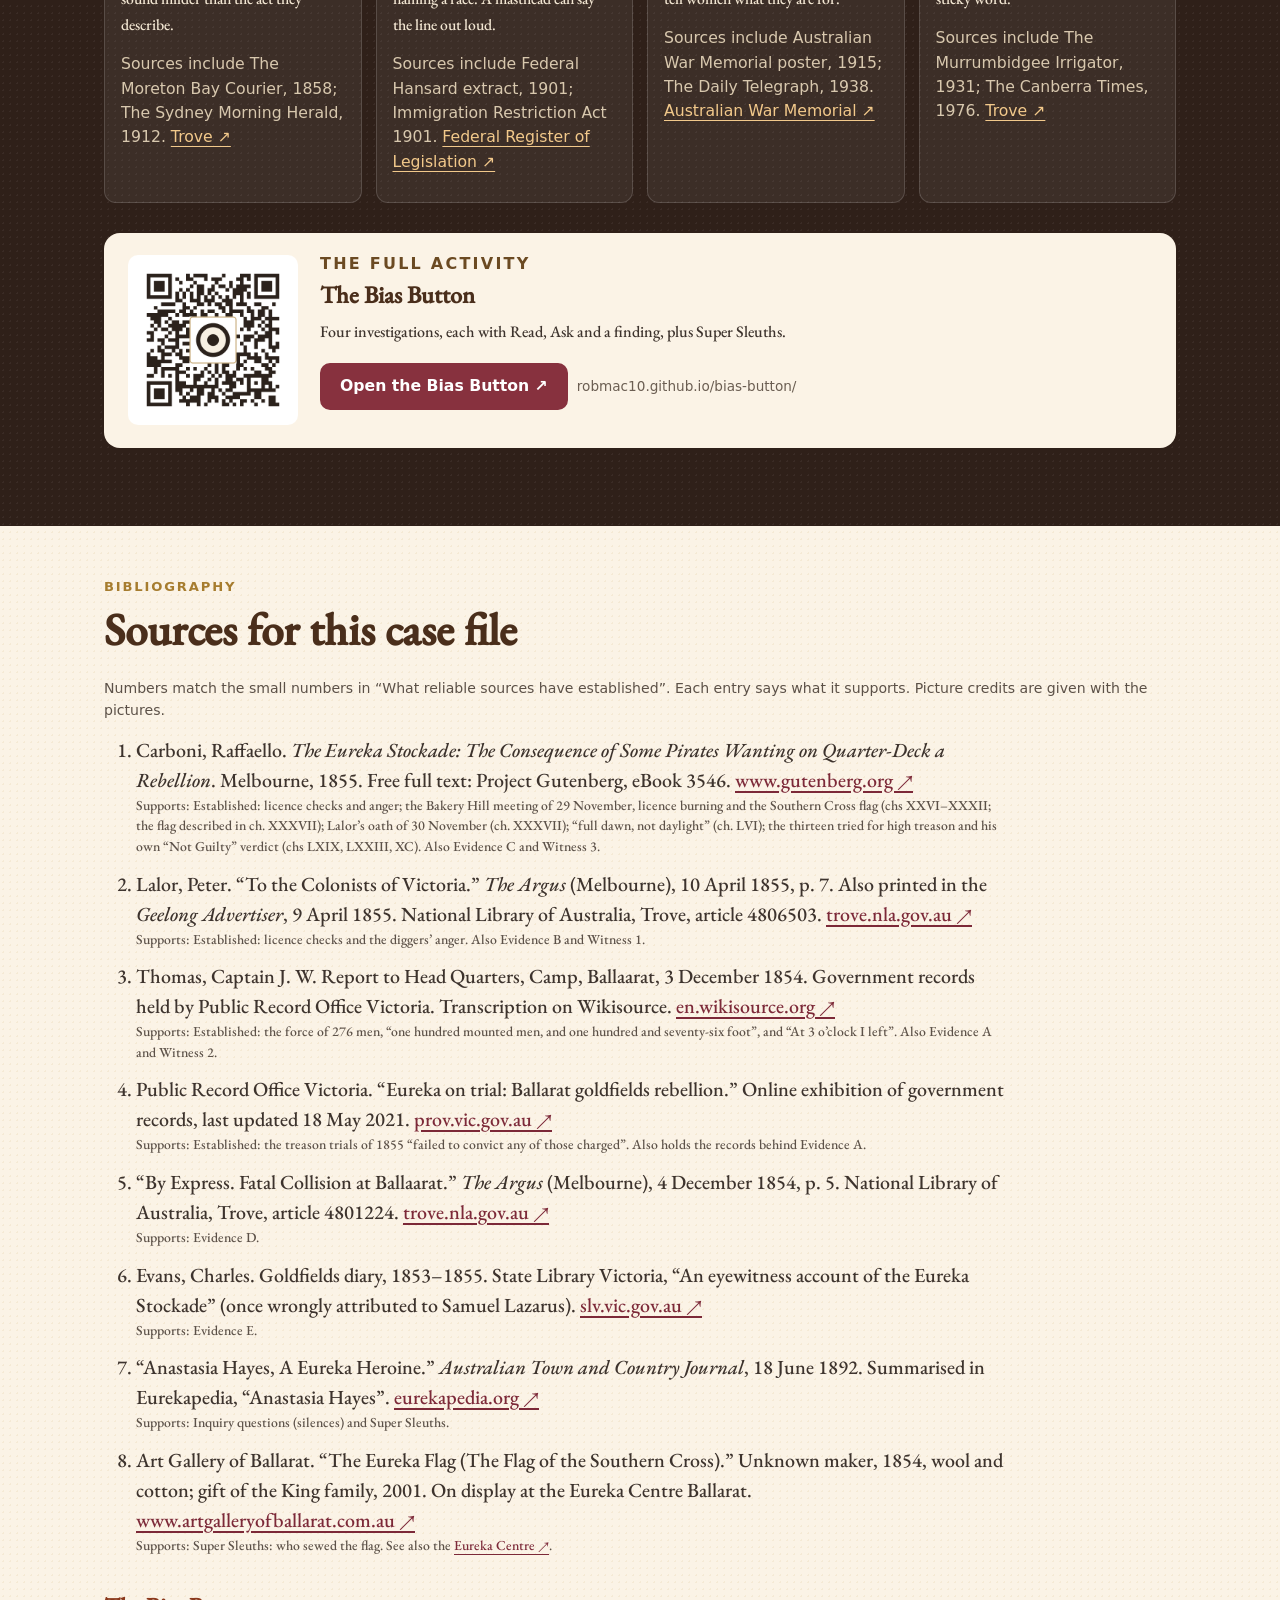
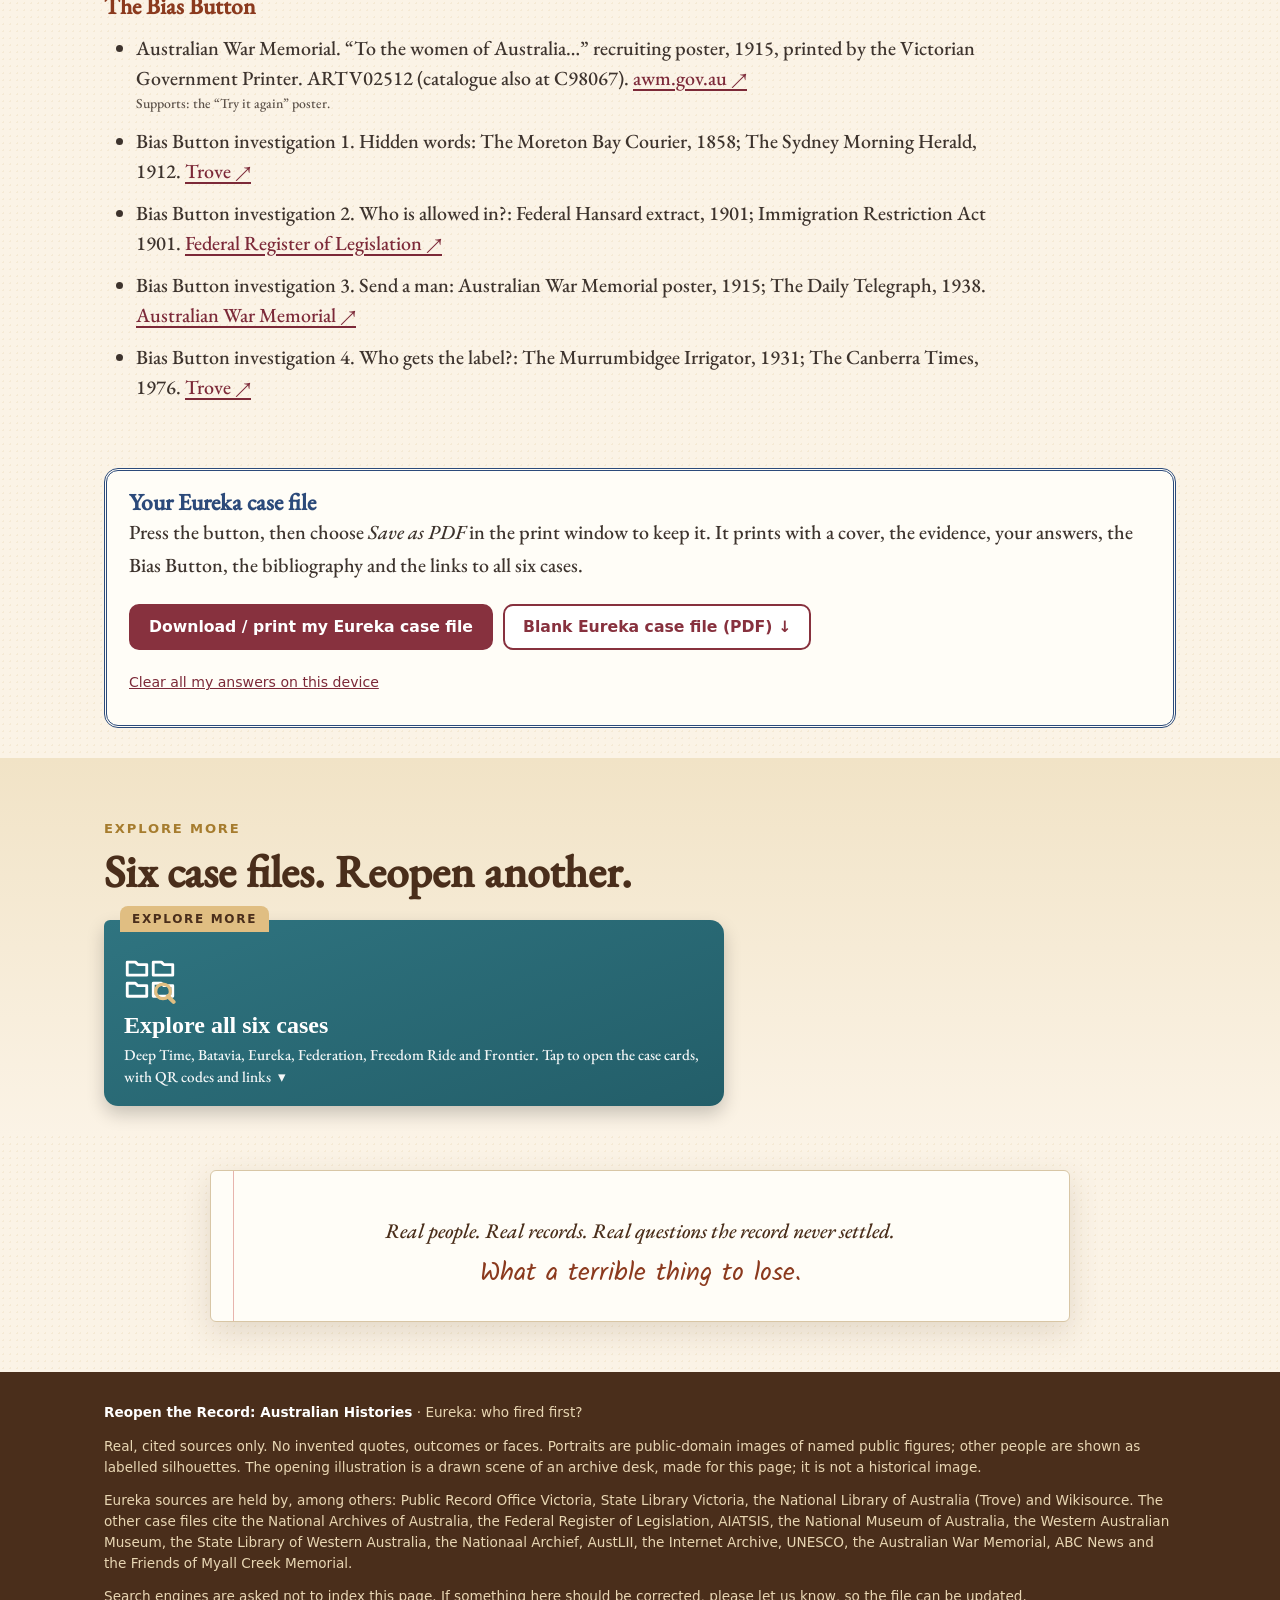
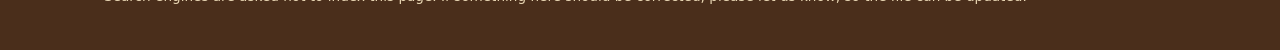
==== commit 6a301813: "Eureka: Envelope contents with Nell's Diary (read + print PDF); case file card between Choice A and " ====
--- a/index.html
+++ b/index.html
@@ -9,9 +9,9 @@
 <meta name="description" content="Reopen the Eureka file: read real records, ask three witnesses, press the Bias Button, and decide. Then explore five more case files.">
 <script>document.documentElement.classList.add("js")</script>
 <link rel="icon" href="assets/favicon.svg" type="image/svg+xml">
-<link rel="stylesheet" href="assets/image-fit.css?v=20261123m1">
-<link rel="stylesheet" href="assets/style.css?v=20261123m1">
-<link rel="stylesheet" href="assets/eureka.css?v=20261123m1">
+<link rel="stylesheet" href="assets/image-fit.css?v=20261123m2">
+<link rel="stylesheet" href="assets/style.css?v=20261123m2">
+<link rel="stylesheet" href="assets/eureka.css?v=20261123m2">
 </head>
 <body class="one-case">
 <div class="print-cover" aria-hidden="true">
@@ -95,6 +95,26 @@
      <span class="dp-title">Open the App</span>
      <span class="dp-sub">Who Fired First? The whole case on your phone or tablet. Opens in a new tab ↗</span>
     </a>
+     <div class="case-head dp-casefile" style="--case:#2c4a7a">
+  <div class="folder">
+   <span class="folder-tab">Case file</span><span class="string" aria-hidden="true"></span>
+   <div class="folder-grid">
+    <div>
+     <p class="env-eyebrow">Reopen the Record · Ballarat · 1854</p>
+     <h2 id="h-casefile">Eureka</h2>
+     <p class="key-q">Who fired first?</p>
+     <div class="case-actions">
+      <button type="button" class="btn btn-primary print-case" data-case="eureka">Download / print my case file</button>
+     </div>
+    </div>
+    <div class="folder-pic"><figure class="zoom"><button type="button" class="zoom-btn" aria-label="Enlarge picture"><img src="assets/img/chapel.jpg" alt="Eugene von Guérard, Catholic Chapel on the Gravel Pit Line, Ballarat, January 1854. State Library Victoria, H12532. Out of copyright." loading="lazy"></button><figcaption>Eugene von Guérard, Catholic Chapel on the Gravel Pit Line, Ballarat, January 1854. State Library Victoria, H12532. Out of copyright.</figcaption></figure></div>
+   </div>
+   <span class="stamp" aria-hidden="true">Case reopened</span>
+  </div>
+  <p class="country">This file is about the Eureka Stockade at Ballarat, on Wadawurrung Country. Some linked accounts of the battle describe wounds and deaths in detail.</p>
+ </div>
+
+
     <a class="dp-card dp-env" href="#envelope">
      <span class="dp-tab">Choice B</span>
      <svg class="dp-ico" viewBox="0 0 64 64" aria-hidden="true"><rect x="5" y="14" width="54" height="38" rx="3" fill="none" stroke="currentColor" stroke-width="4"/><path d="M5 17l27 20 27-20" fill="none" stroke="currentColor" stroke-width="4" stroke-linejoin="round"/><circle cx="32" cy="37" r="6" fill="#e0be82"/></svg>
@@ -109,8 +129,8 @@
 
 <div class="wrap cases-wrap">
  
-<section class="case open print-me" id="case-eureka" data-case="eureka" style="--case:#2c4a7a" aria-labelledby="h-eureka">
- <div class="case-head">
+<section class="case open print-me" id="case-eureka" data-case="eureka" style="--case:#2c4a7a" aria-label="Eureka case file">
+ <div class="case-head print-only-head">
   <div class="folder">
    <span class="folder-tab">Case file</span><span class="string" aria-hidden="true"></span>
    <div class="folder-grid">
@@ -130,19 +150,32 @@
  </div>
 
  <div class="step" id="envelope"><span class="step-n">1</span><h3>Open the envelope</h3></div>
- <div class="opener"><p>Before dawn on Sunday 3 December 1854, soldiers and police marched from the Government Camp at Ballarat to a stockade built by gold diggers on the Eureka lead.</p><p>Captain Thomas led 276 men. Inside the stockade there were far fewer diggers.</p><p>Shooting broke out. Within minutes it was over.</p><p>Everyone agrees there was shooting. Not everyone agrees who started it.</p><p class="opener-src">Every date, place and quotation here is from the records cited below.</p></div>
- <p class="lead-in small-gap est-head"><strong>What reliable sources have established.</strong> <a class="bib-link" href="#bibliography">See the bibliography ↓</a></p>
+ <div class="env-inv" aria-labelledby="h-inv-list">
+  <p class="inv-head" id="h-inv-list"><span class="inv-tag">Envelope contents</span> What is inside, in order</p>
+  <ol class="inv-list">
+   <li class="inv-nell"><span class="inv-n">1</span><div><strong>Nell’s Diary</strong> <span class="imag">Imagined</span><br><span class="inv-note">The case-opening story. Written for this case, based on real events, not a real document.</span>
+    <span class="inv-links"><a class="btn btn-primary" href="https://robmac10.github.io/nells-diary/" target="_blank" rel="noopener">Read Nell’s Diary ↗</a><a class="btn" href="assets/pdf/nells-diary.pdf?v=20261123m2" target="_blank" rel="noopener">Print Nell’s Diary (PDF)</a></span></div></li>
+   <li><span class="inv-n">2</span><div><a href="#opener">The opener</a><span class="inv-note"> · 3 December 1854, before dawn</span></div></li>
+   <li><span class="inv-n">3</span><div><a href="#established">What reliable sources have established</a><span class="inv-note"> · with a bibliography</span></div></li>
+   <li><span class="inv-n">4</span><div><a href="#evidence">Evidence cards A–E</a><span class="inv-note"> · a report, a letter, a book, a newspaper and a diary</span></div></li>
+   <li><span class="inv-n">5</span><div><a href="#witnesses">Three witnesses</a><span class="inv-note"> · Lalor, Thomas and Carboni</span></div></li>
+   <li><span class="inv-n">6</span><div><a href="#bias-step">The Bias Button</a><span class="inv-note"> · four questions for any source</span></div></li>
+   <li><span class="inv-n">7</span><div><a href="#finding">Your finding</a><span class="inv-note"> · who fired first, or “We can’t know”</span></div></li>
+  </ol>
+ </div>
+ <div class="opener" id="opener"><p>Before dawn on Sunday 3 December 1854, soldiers and police marched from the Government Camp at Ballarat to a stockade built by gold diggers on the Eureka lead.</p><p>Captain Thomas led 276 men. Inside the stockade there were far fewer diggers.</p><p>Shooting broke out. Within minutes it was over.</p><p>Everyone agrees there was shooting. Not everyone agrees who started it.</p><p class="opener-src">Every date, place and quotation here is from the records cited below.</p></div>
+ <p class="lead-in small-gap est-head" id="established"><strong>What reliable sources have established.</strong> <a class="bib-link" href="#bibliography">See the bibliography ↓</a></p>
  <ul class="agreed"><li>During 1854 police checked digger licences, and the diggers grew angry. <sup class="ref"><a href="#bib-carboni" aria-label="Source 1">1</a></sup><sup class="ref"><a href="#bib-lalor" aria-label="Source 2">2</a></sup></li><li>On 29 November a huge meeting on Bakery Hill burned licences and raised the blue Southern Cross flag. <sup class="ref"><a href="#bib-carboni" aria-label="Source 1">1</a></sup></li><li>On 30 November Peter Lalor led the diggers in an oath under the flag. <sup class="ref"><a href="#bib-carboni" aria-label="Source 1">1</a></sup></li><li>Thomas’s force of 276 men (100 mounted, 176 on foot) left the Government Camp early on 3 December; Thomas wrote, “At 3 o’clock I left”. Witnesses differ on the time of the attack: Carboni woke at “full dawn, not daylight”. <sup class="ref"><a href="#bib-thomas" aria-label="Source 3">3</a></sup><sup class="ref"><a href="#bib-carboni" aria-label="Source 1">1</a></sup></li><li>Thirteen men, including Raffaello Carboni, were tried for high treason in 1855. All were found not guilty. <sup class="ref"><a href="#bib-carboni" aria-label="Source 1">1</a></sup><sup class="ref"><a href="#bib-prov" aria-label="Source 4">4</a></sup></li></ul>
 
- <div class="step"><span class="step-n">2</span><h3>Evidence cards</h3></div>
+ <div class="step" id="evidence"><span class="step-n">2</span><h3>Evidence cards</h3></div>
  <p class="lead-in">Five real documents, each with its citation and a link to the archive. Read your card. Who made it, when, and for whom?</p>
  <div class="ev-grid"><article class="ev-card"><div class="ev-tag">Evidence A</div><p class="ev-kind">Official report · same day</p><h4>Captain J. W. Thomas’s report to Head Quarters</h4><blockquote>“were received by rather sharp and well-directed fire from the insurgents, without word or challenge on their part; then, and not till then, I ordered the bugle to sound the ‘commence firing;’”</blockquote><p class="ev-cite"><strong>Source.</strong> Captain J. W. Thomas, report to Head Quarters, Camp, Ballaarat, 3 December 1854. Government records held by Public Record Office Victoria; transcription on Wikisource.</p><p class="ev-look"><strong>Look for.</strong> Written the same day, for his superiors. What did he need them to believe?</p><p class="ev-links"><a class="src-link" href="https://en.wikisource.org/wiki/Capt._J._W._Thomas_report_to_Headquarters_following_Eureka_rebellion" target="_blank" rel="noopener">Transcription (Wikisource) ↗</a> <a class="src-link" href="https://prov.vic.gov.au/explore-collection/online-galleries-and-exhibitions/eureka-trial" target="_blank" rel="noopener">PROV: Eureka on Trial ↗</a></p><details class="bias"><summary><span class="bb-dot" aria-hidden="true"></span> Bias Button</summary><div class="bias-body"><p class="note">Four questions. The button does not give the answer. “We can’t know” is a fair finding.</p><label class="field"><span>Who made it, and why?</span><textarea data-key="eureka-e0-b0" rows="2"></textarea><span class="print-lines" aria-hidden="true"></span></label><label class="field"><span>Who is missing?</span><textarea data-key="eureka-e0-b1" rows="2"></textarea><span class="print-lines" aria-hidden="true"></span></label><label class="field"><span>What are the loaded words doing?</span><textarea data-key="eureka-e0-b2" rows="2"></textarea><span class="print-lines" aria-hidden="true"></span></label><label class="field"><span>What does it want you to think or do?</span><textarea data-key="eureka-e0-b3" rows="2"></textarea><span class="print-lines" aria-hidden="true"></span></label></div></details></article><article class="ev-card"><div class="ev-tag">Evidence B</div><p class="ev-kind">Letter to the newspapers · 1855</p><h4>Peter Lalor, “To the Colonists of Victoria”</h4><blockquote>“I believe that one or two signal shots were fired by our sentries.”</blockquote><p class="ev-cite"><strong>Source.</strong> The Argus, 10 April 1855, p. 7 (also the Geelong Advertiser, 9 April 1855).</p><p class="ev-look"><strong>Look for.</strong> He also wrote: “The military fired the first volley.” Notice “I believe”. What is he sure of, and what is he not?</p><p class="ev-links"><a class="src-link" href="https://trove.nla.gov.au/newspaper/article/4806503" target="_blank" rel="noopener">Trove (The Argus) ↗</a></p><details class="bias"><summary><span class="bb-dot" aria-hidden="true"></span> Bias Button</summary><div class="bias-body"><p class="note">Four questions. The button does not give the answer. “We can’t know” is a fair finding.</p><label class="field"><span>Who made it, and why?</span><textarea data-key="eureka-e1-b0" rows="2"></textarea><span class="print-lines" aria-hidden="true"></span></label><label class="field"><span>Who is missing?</span><textarea data-key="eureka-e1-b1" rows="2"></textarea><span class="print-lines" aria-hidden="true"></span></label><label class="field"><span>What are the loaded words doing?</span><textarea data-key="eureka-e1-b2" rows="2"></textarea><span class="print-lines" aria-hidden="true"></span></label><label class="field"><span>What does it want you to think or do?</span><textarea data-key="eureka-e1-b3" rows="2"></textarea><span class="print-lines" aria-hidden="true"></span></label></div></details></article><article class="ev-card"><div class="ev-tag">Evidence C</div><p class="ev-kind">Eyewitness book · 1855</p><h4>Raffaello Carboni, The Eureka Stockade</h4><blockquote>“I awoke. Sunday morning. It was full dawn, not daylight. A discharge of musketry—then a round from the bugle—the command ‘forward’.”</blockquote><p class="ev-cite"><strong>Source.</strong> Raffaello Carboni, The Eureka Stockade (Melbourne, 1855), chapter LVI. Free full text at Project Gutenberg, eBook 3546.</p><p class="ev-look"><strong>Look for.</strong> He heard firing first, then the bugle. Does he say which side fired?</p><p class="ev-links"><a class="src-link" href="https://www.gutenberg.org/ebooks/3546" target="_blank" rel="noopener">Project Gutenberg ↗</a></p><details class="bias"><summary><span class="bb-dot" aria-hidden="true"></span> Bias Button</summary><div class="bias-body"><p class="note">Four questions. The button does not give the answer. “We can’t know” is a fair finding.</p><label class="field"><span>Who made it, and why?</span><textarea data-key="eureka-e2-b0" rows="2"></textarea><span class="print-lines" aria-hidden="true"></span></label><label class="field"><span>Who is missing?</span><textarea data-key="eureka-e2-b1" rows="2"></textarea><span class="print-lines" aria-hidden="true"></span></label><label class="field"><span>What are the loaded words doing?</span><textarea data-key="eureka-e2-b2" rows="2"></textarea><span class="print-lines" aria-hidden="true"></span></label><label class="field"><span>What does it want you to think or do?</span><textarea data-key="eureka-e2-b3" rows="2"></textarea><span class="print-lines" aria-hidden="true"></span></label></div></details></article><article class="ev-card"><div class="ev-tag">Evidence D</div><p class="ev-kind">First Melbourne report · 4 December 1854</p><h4>“By Express. Fatal Collision at Ballaarat”</h4><p class="ev-sum">The first report to reach Melbourne readers, printed the day after the battle.</p><p class="ev-cite"><strong>Source.</strong> The Argus, 4 December 1854, p. 5. No complete set of the Ballarat Times from 1854 survives.</p><p class="ev-look"><strong>Look for.</strong> Who could a Melbourne reporter talk to within a day? Who could he not?</p><p class="ev-links"><a class="src-link" href="https://trove.nla.gov.au/newspaper/article/4801224" target="_blank" rel="noopener">Trove (The Argus) ↗</a></p><details class="bias"><summary><span class="bb-dot" aria-hidden="true"></span> Bias Button</summary><div class="bias-body"><p class="note">Four questions. The button does not give the answer. “We can’t know” is a fair finding.</p><label class="field"><span>Who made it, and why?</span><textarea data-key="eureka-e3-b0" rows="2"></textarea><span class="print-lines" aria-hidden="true"></span></label><label class="field"><span>Who is missing?</span><textarea data-key="eureka-e3-b1" rows="2"></textarea><span class="print-lines" aria-hidden="true"></span></label><label class="field"><span>What are the loaded words doing?</span><textarea data-key="eureka-e3-b2" rows="2"></textarea><span class="print-lines" aria-hidden="true"></span></label><label class="field"><span>What does it want you to think or do?</span><textarea data-key="eureka-e3-b3" rows="2"></textarea><span class="print-lines" aria-hidden="true"></span></label></div></details></article><article class="ev-card"><div class="ev-tag">Evidence E</div><p class="ev-kind">Diary · 1853–1855</p><h4>Charles Evans’s goldfields diary</h4><p class="ev-sum">A diary kept on the goldfields at the time, held by State Library Victoria.</p><p class="ev-cite"><strong>Source.</strong> State Library Victoria, “An eyewitness account of the Eureka Stockade”. Once wrongly said to be by Samuel Lazarus. It records a death.</p><p class="ev-look"><strong>Look for.</strong> A diary was once credited to the wrong person. What does that teach us about checking who made a source?</p><p class="ev-links"><a class="src-link" href="https://slv.vic.gov.au/stories/eyewitness-account-eureka-stockade" target="_blank" rel="noopener">State Library Victoria ↗</a></p><details class="bias"><summary><span class="bb-dot" aria-hidden="true"></span> Bias Button</summary><div class="bias-body"><p class="note">Four questions. The button does not give the answer. “We can’t know” is a fair finding.</p><label class="field"><span>Who made it, and why?</span><textarea data-key="eureka-e4-b0" rows="2"></textarea><span class="print-lines" aria-hidden="true"></span></label><label class="field"><span>Who is missing?</span><textarea data-key="eureka-e4-b1" rows="2"></textarea><span class="print-lines" aria-hidden="true"></span></label><label class="field"><span>What are the loaded words doing?</span><textarea data-key="eureka-e4-b2" rows="2"></textarea><span class="print-lines" aria-hidden="true"></span></label><label class="field"><span>What does it want you to think or do?</span><textarea data-key="eureka-e4-b3" rows="2"></textarea><span class="print-lines" aria-hidden="true"></span></label></div></details></article></div>
 
- <div class="step"><span class="step-n">3</span><h3>Three witnesses, three questions</h3></div>
+ <div class="step" id="witnesses"><span class="step-n">3</span><h3>Three witnesses, three questions</h3></div>
  <p class="lead-in">Ask every witness the same three questions. Tap a picture to enlarge it.</p>
  <div class="witnesses"><article class="witness"><div class="w-pic"><figure class="zoom portrait"><button type="button" class="zoom-btn" aria-label="Enlarge picture"><img src="assets/img/lalor.jpg" alt="Peter Lalor, lithograph by Ludwig Becker, 1856. State Library Victoria, H5601. Out of copyright." loading="lazy"></button><figcaption>Peter Lalor, lithograph by Ludwig Becker, 1856. State Library Victoria, H5601. Out of copyright.</figcaption></figure></div><div class="w-body"><p class="w-num">Witness 1</p><h4>Peter Lalor</h4><p class="w-role">The diggers’ leader · inside the stockade</p><p class="w-said">“I believe that one or two signal shots were fired by our sentries.” He also wrote: “The military fired the first volley.” A signal shot is a warning; a volley is many guns fired together.</p><p class="w-src"><strong>Source.</strong> Peter Lalor, “To the Colonists of Victoria”, The Argus, 10 April 1855, p. 7.</p><div class="w-qs"><label class="field"><span>What did they say they saw?</span><textarea data-key="eureka-w0-q0" rows="2"></textarea><span class="print-lines" aria-hidden="true"></span></label><label class="field"><span>Could they really have seen it?</span><textarea data-key="eureka-w0-q1" rows="2"></textarea><span class="print-lines" aria-hidden="true"></span></label><label class="field"><span>Why might they say it?</span><textarea data-key="eureka-w0-q2" rows="2"></textarea><span class="print-lines" aria-hidden="true"></span></label></div></div></article><article class="witness"><div class="w-pic"><figure class="zoom portrait"><button type="button" class="zoom-btn" aria-label="Enlarge picture"><img src="assets/img/thomas.jpg" alt="J. W. Thomas, a later photograph (not 1854), from Smythies, Historical records of the 40th regiment (1894). Out of copyright." loading="lazy"></button><figcaption>J. W. Thomas, a later photograph (not 1854), from Smythies, Historical records of the 40th regiment (1894). Out of copyright.</figcaption></figure></div><div class="w-body"><p class="w-num">Witness 2</p><h4>Captain John Wellesley Thomas</h4><p class="w-role">Commander of the soldiers and police</p><p class="w-said">His men “were received by rather sharp and well-directed fire from the insurgents, without word or challenge on their part”. His report does not mention a warning shot from a sentry.</p><p class="w-src"><strong>Source.</strong> Captain J. W. Thomas, report to Head Quarters, 3 December 1854.</p><div class="w-qs"><label class="field"><span>What did they say they saw?</span><textarea data-key="eureka-w1-q0" rows="2"></textarea><span class="print-lines" aria-hidden="true"></span></label><label class="field"><span>Could they really have seen it?</span><textarea data-key="eureka-w1-q1" rows="2"></textarea><span class="print-lines" aria-hidden="true"></span></label><label class="field"><span>Why might they say it?</span><textarea data-key="eureka-w1-q2" rows="2"></textarea><span class="print-lines" aria-hidden="true"></span></label></div></div></article><article class="witness"><div class="w-pic"><figure class="zoom portrait"><button type="button" class="zoom-btn" aria-label="Enlarge picture"><img src="assets/img/carboni.jpg" alt="Raffaello Carboni, about 1855. Public domain, via Wikimedia Commons." loading="lazy"></button><figcaption>Raffaello Carboni, about 1855. Public domain, via Wikimedia Commons.</figcaption></figure></div><div class="w-body"><p class="w-num">Witness 3</p><h4>Raffaello Carboni</h4><p class="w-role">An Italian digger · asleep in a tent beside the stockade</p><p class="w-said">His tent was “the second from the stockade, on the hill, west.” “A discharge of musketry—then a round from the bugle—the command ‘forward’.” He does not say which side fired that first discharge.</p><p class="w-src"><strong>Source.</strong> Raffaello Carboni, The Eureka Stockade (1855), chapter LVI.</p><div class="w-qs"><label class="field"><span>What did they say they saw?</span><textarea data-key="eureka-w2-q0" rows="2"></textarea><span class="print-lines" aria-hidden="true"></span></label><label class="field"><span>Could they really have seen it?</span><textarea data-key="eureka-w2-q1" rows="2"></textarea><span class="print-lines" aria-hidden="true"></span></label><label class="field"><span>Why might they say it?</span><textarea data-key="eureka-w2-q2" rows="2"></textarea><span class="print-lines" aria-hidden="true"></span></label></div></div></article></div>
 
- <div class="step"><span class="step-n">4</span><h3>Bias Button</h3></div>
+ <div class="step" id="bias-step"><span class="step-n">4</span><h3>Bias Button</h3></div>
  <div class="bb-step">
   <div class="bb-intro">
    <span class="bb-big" aria-hidden="true">Bias<br>Button</span>
@@ -153,7 +186,7 @@
   <div class="bb-qs"><label class="field"><span>Who made it, and why?</span><textarea data-key="eureka-bb0" rows="2"></textarea><span class="print-lines" aria-hidden="true"></span></label><label class="field"><span>Who is missing?</span><textarea data-key="eureka-bb1" rows="2"></textarea><span class="print-lines" aria-hidden="true"></span></label><label class="field"><span>What are the loaded words doing?</span><textarea data-key="eureka-bb2" rows="2"></textarea><span class="print-lines" aria-hidden="true"></span></label><label class="field"><span>What does it want you to think or do?</span><textarea data-key="eureka-bb3" rows="2"></textarea><span class="print-lines" aria-hidden="true"></span></label></div>
  </div>
 
- <div class="step"><span class="step-n">5</span><h3>Decide: my finding</h3></div>
+ <div class="step" id="finding"><span class="step-n">5</span><h3>Decide: my finding</h3></div>
  <details class="inq-wrap"><summary>Before you decide: inquiry questions on people, documents, silences, and what is still unsettled</summary>
   <div class="inq-grid"><div class="inq inq-people"><h4>People</h4><p class="note">Who was there? Who speaks, and who is spoken for?</p><ul><li>Who was inside the stockade, and who was outside it?</li><li>The sentries are never named. What would you ask them?</li></ul></div><div class="inq inq-documents"><h4>Documents</h4><p class="note">Who made each record, when, and for whom?</p><ul><li>A report written the same day, a letter four months later, and a book a year later: who was each written for?</li></ul></div><div class="inq inq-silences"><h4>Silences</h4><p class="note">What is missing, lost, or never asked?</p><ul><li>What question did no one ask Captain Thomas?</li><li>Women of the goldfields, such as Anastasia Hayes, appear in later notices (1892), but no source in this case says she saw the first shot.</li></ul></div><div class="inq inq-unsettled"><h4>Still unsettled</h4><p class="note">What can the record not settle?</p><ul><li>Who fired first?</li><li>Nobody knows exactly how many died: diggers, soldiers, and at least one woman.</li></ul></div></div>
  </details>
@@ -311,6 +344,6 @@
 </footer>
 
 <div class="lightbox" id="lightbox" hidden><button type="button" class="lb-close" aria-label="Close">×</button><img alt=""><p class="lb-cap"></p></div>
-<script src="assets/app.js?v=20261123m1"></script>
+<script src="assets/app.js?v=20261123m2"></script>
 </body>
 </html>
--- a/assets/eureka.css
+++ b/assets/eureka.css
@@ -181,3 +181,30 @@
 .hero-eureka .env-grid{grid-template-columns:1fr}
 .hero-eureka .stamp{right:24px}
 @media (max-width:700px){.hero-eureka .hero-qr{display:none}.hero-eureka{min-height:auto}}
+
+/* envelope contents (evidence-tag inventory) */
+.env-inv{max-width:900px;margin:6px 0 20px;background:#f6e8cc;border:2px solid #c9a96a;border-radius:6px 14px 14px 14px;padding:18px 20px 12px;position:relative;box-shadow:0 6px 16px #5a3a1a1c}
+.inv-head{margin:0 0 10px;font-weight:700;color:#4a2e1b}
+.inv-tag{display:inline-block;font:700 .75rem system-ui,sans-serif;letter-spacing:.14em;text-transform:uppercase;background:#4a2e1b;color:#f6ead2;padding:5px 10px;border-radius:4px;margin-right:8px}
+.inv-list{list-style:none;margin:0;padding:0;display:grid;gap:8px}
+.inv-list li{display:flex;gap:12px;align-items:flex-start;background:#fffdf7;border:1px dashed #b98f4a;border-radius:8px;padding:9px 12px;position:relative}
+.inv-list li::before{content:"";position:absolute;left:-7px;top:50%;width:12px;height:12px;border-radius:50%;background:#e0be82;border:2px solid #9c7432;transform:translateY(-50%)}
+.inv-n{flex:none;display:grid;place-items:center;width:28px;height:28px;border-radius:50%;background:#2c4a7a;color:#fff;font:700 .85rem system-ui,sans-serif}
+.inv-list a:not(.btn){font-weight:700;color:#7c2938}
+.inv-note{color:#5c5148;font-size:.92rem}
+.inv-nell{background:#fffaf0!important;border-style:solid!important;border-color:#a3281f!important}
+.imag{display:inline-block;border:1px dashed #6b5a4a;border-radius:999px;padding:0 8px;font:700 .7rem system-ui,sans-serif;letter-spacing:.1em;text-transform:uppercase;color:#4a3426;background:#faf3e3;vertical-align:middle}
+.inv-links{display:flex;flex-wrap:wrap;gap:6px;margin-top:8px}
+.inv-links .btn{margin:0;padding:9px 14px;font-size:.92rem}
+@media print{.env-inv{box-shadow:none;break-inside:avoid}.inv-links .btn{display:inline-block!important;border:0;padding:0 4mm 0 0;color:#000}.inv-links a::after{content:" " attr(href);font-size:7.5pt;font-weight:400}}
+.env-inv .inv-links .btn-primary{background:#87313e;border-color:#87313e;color:#fff}
+/* case file card sits between Choice A and Choice B */
+.dp-choices{grid-template-columns:1fr!important;gap:30px}
+.dp-casefile{margin:4px 0 0}
+.dp-casefile .folder h2{font-size:clamp(2rem,4.4vw,2.8rem)}
+.dp-casefile .folder-grid{grid-template-columns:1fr 220px}
+.dp-card{min-height:0}
+.print-only-head{display:none}
+@media (max-width:760px){.dp-casefile .folder-grid{grid-template-columns:1fr}}
+@media print{.print-only-head{display:block}}
+@media (min-width:761px){.dp-casefile .folder .stamp{right:auto;left:auto;top:auto;bottom:18px;right:262px}}
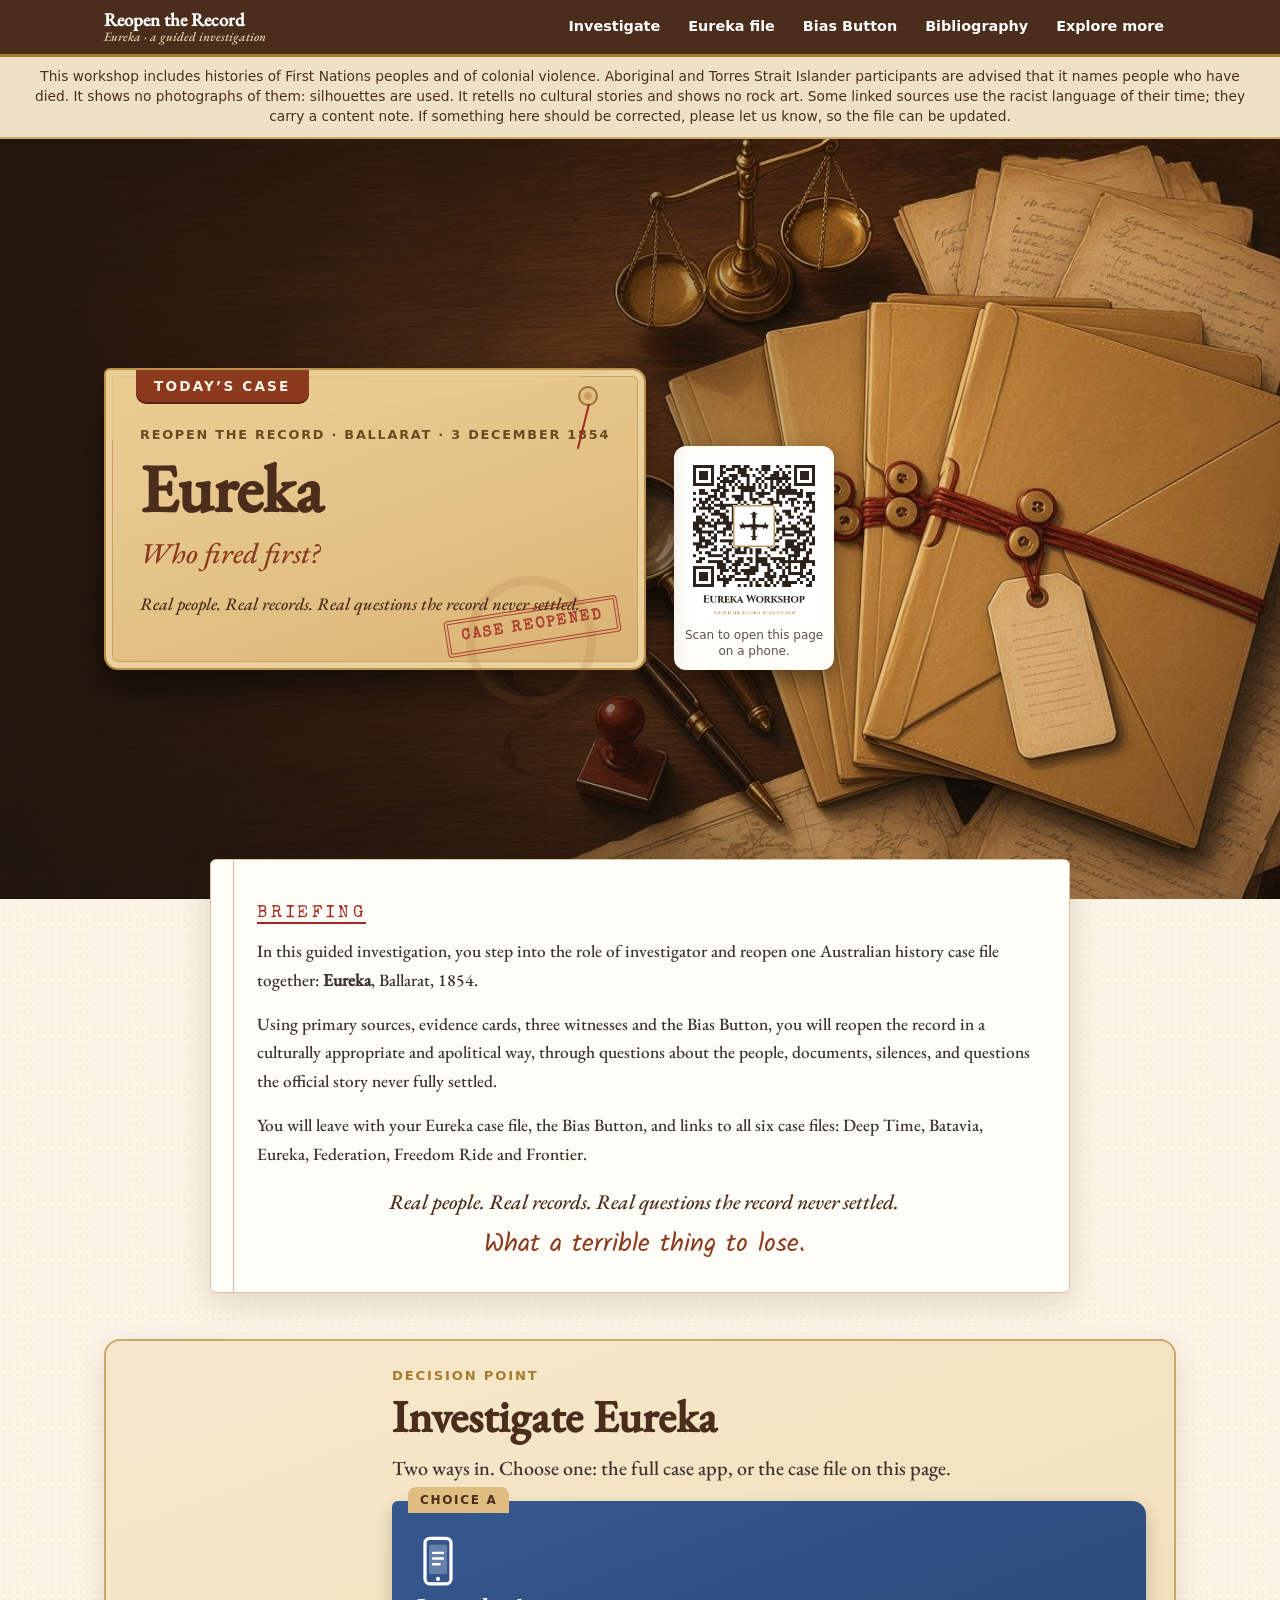
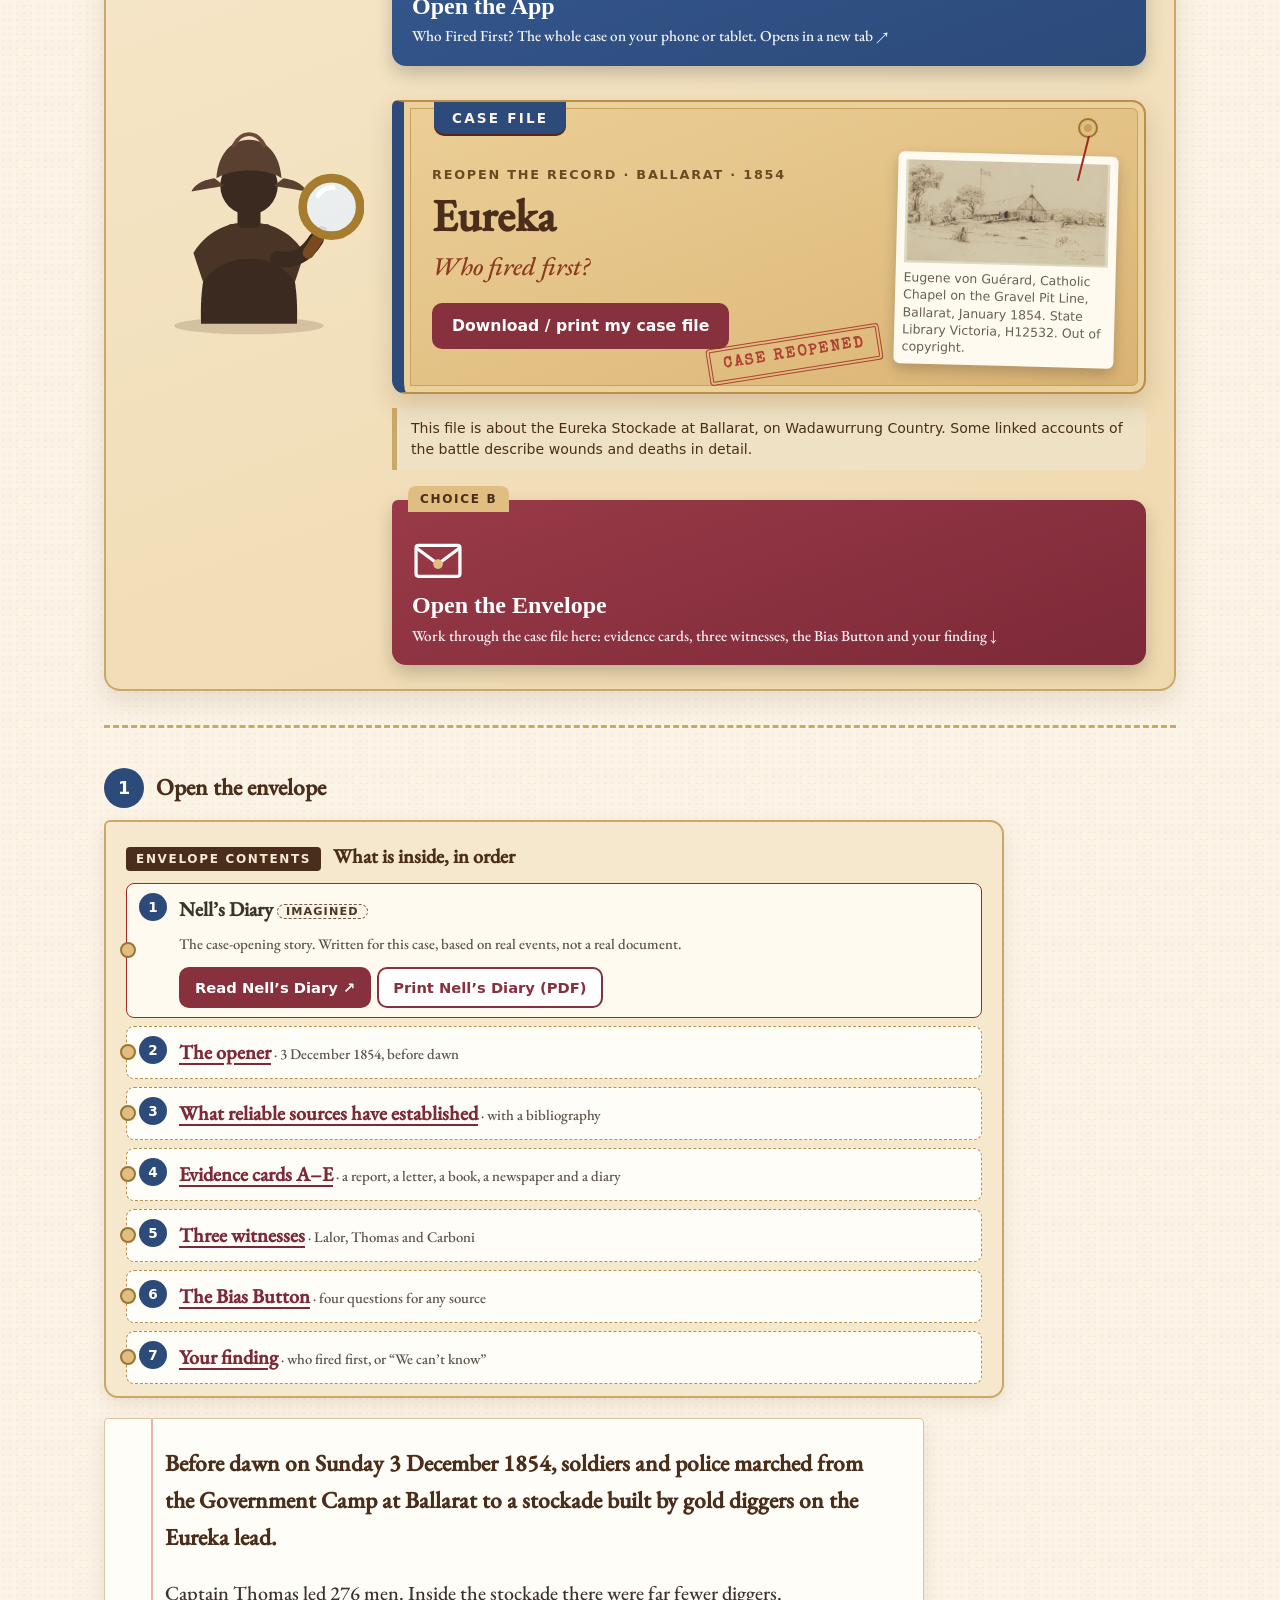
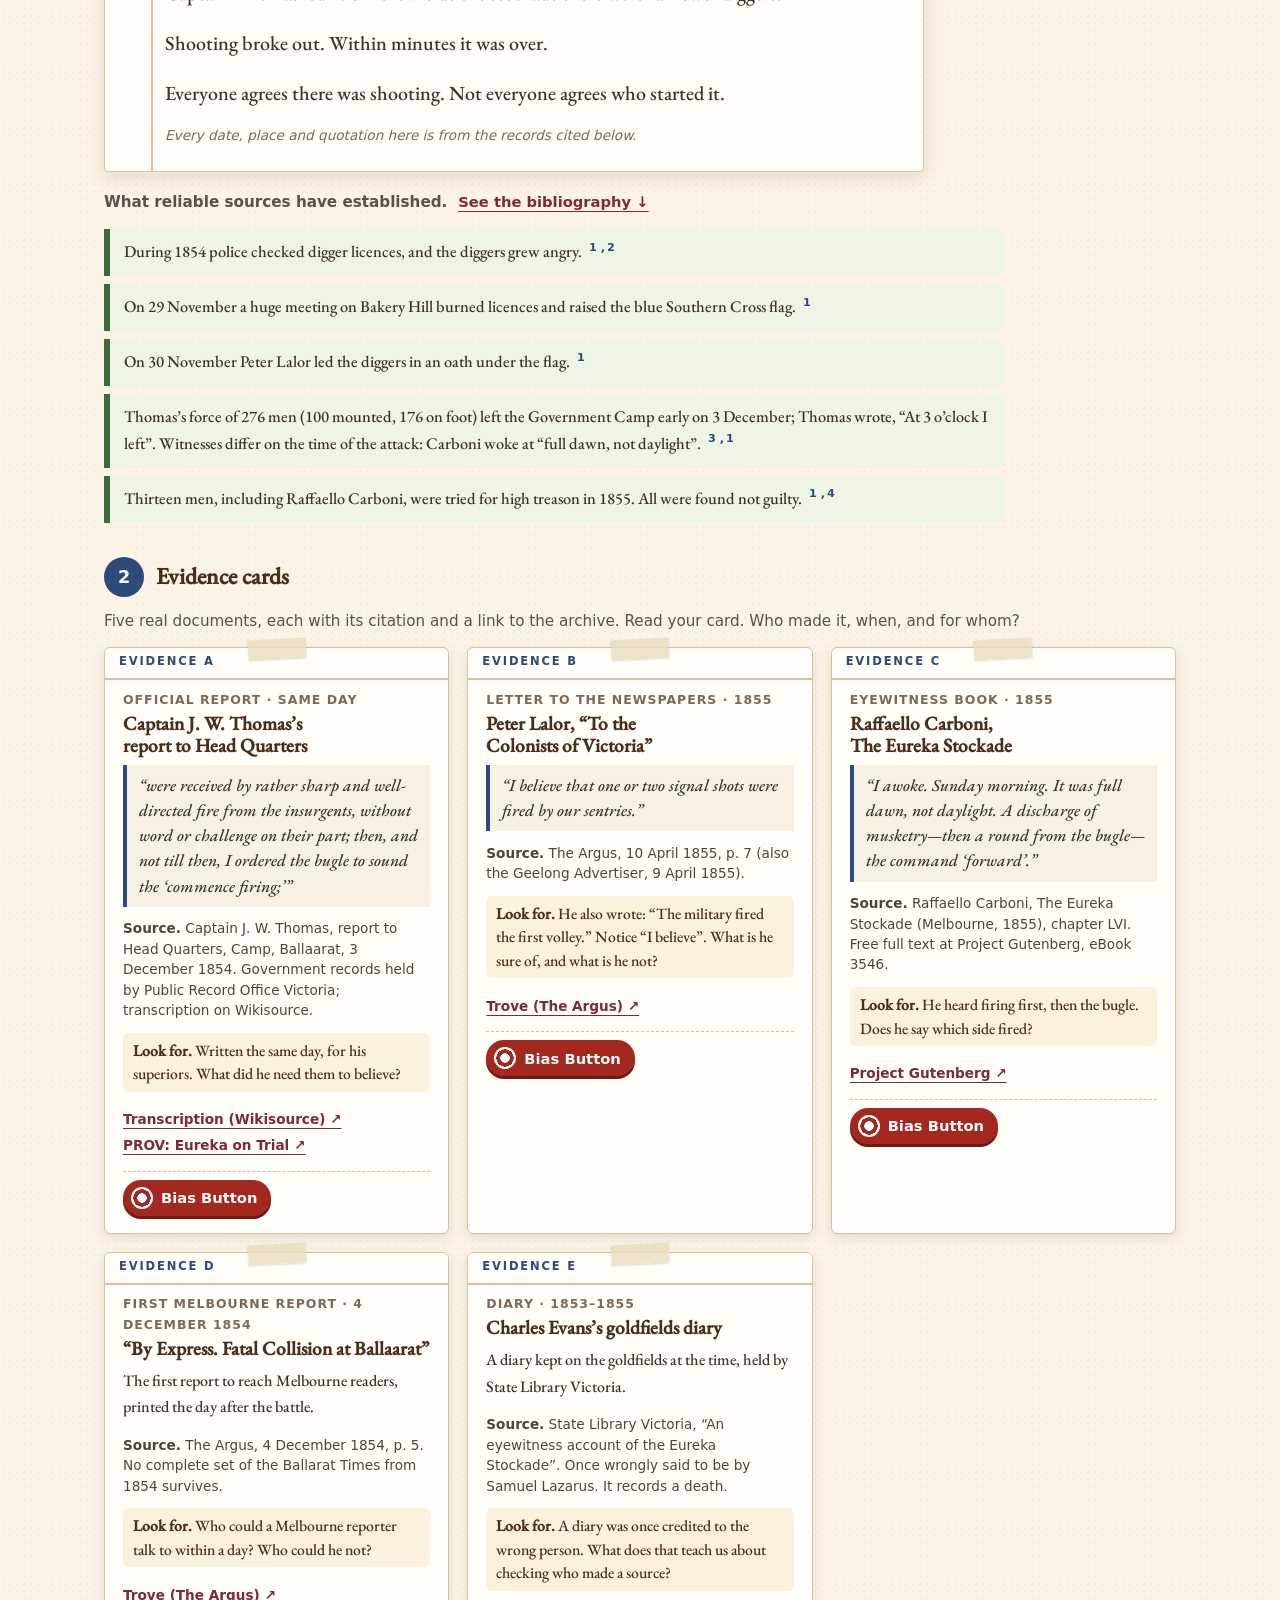
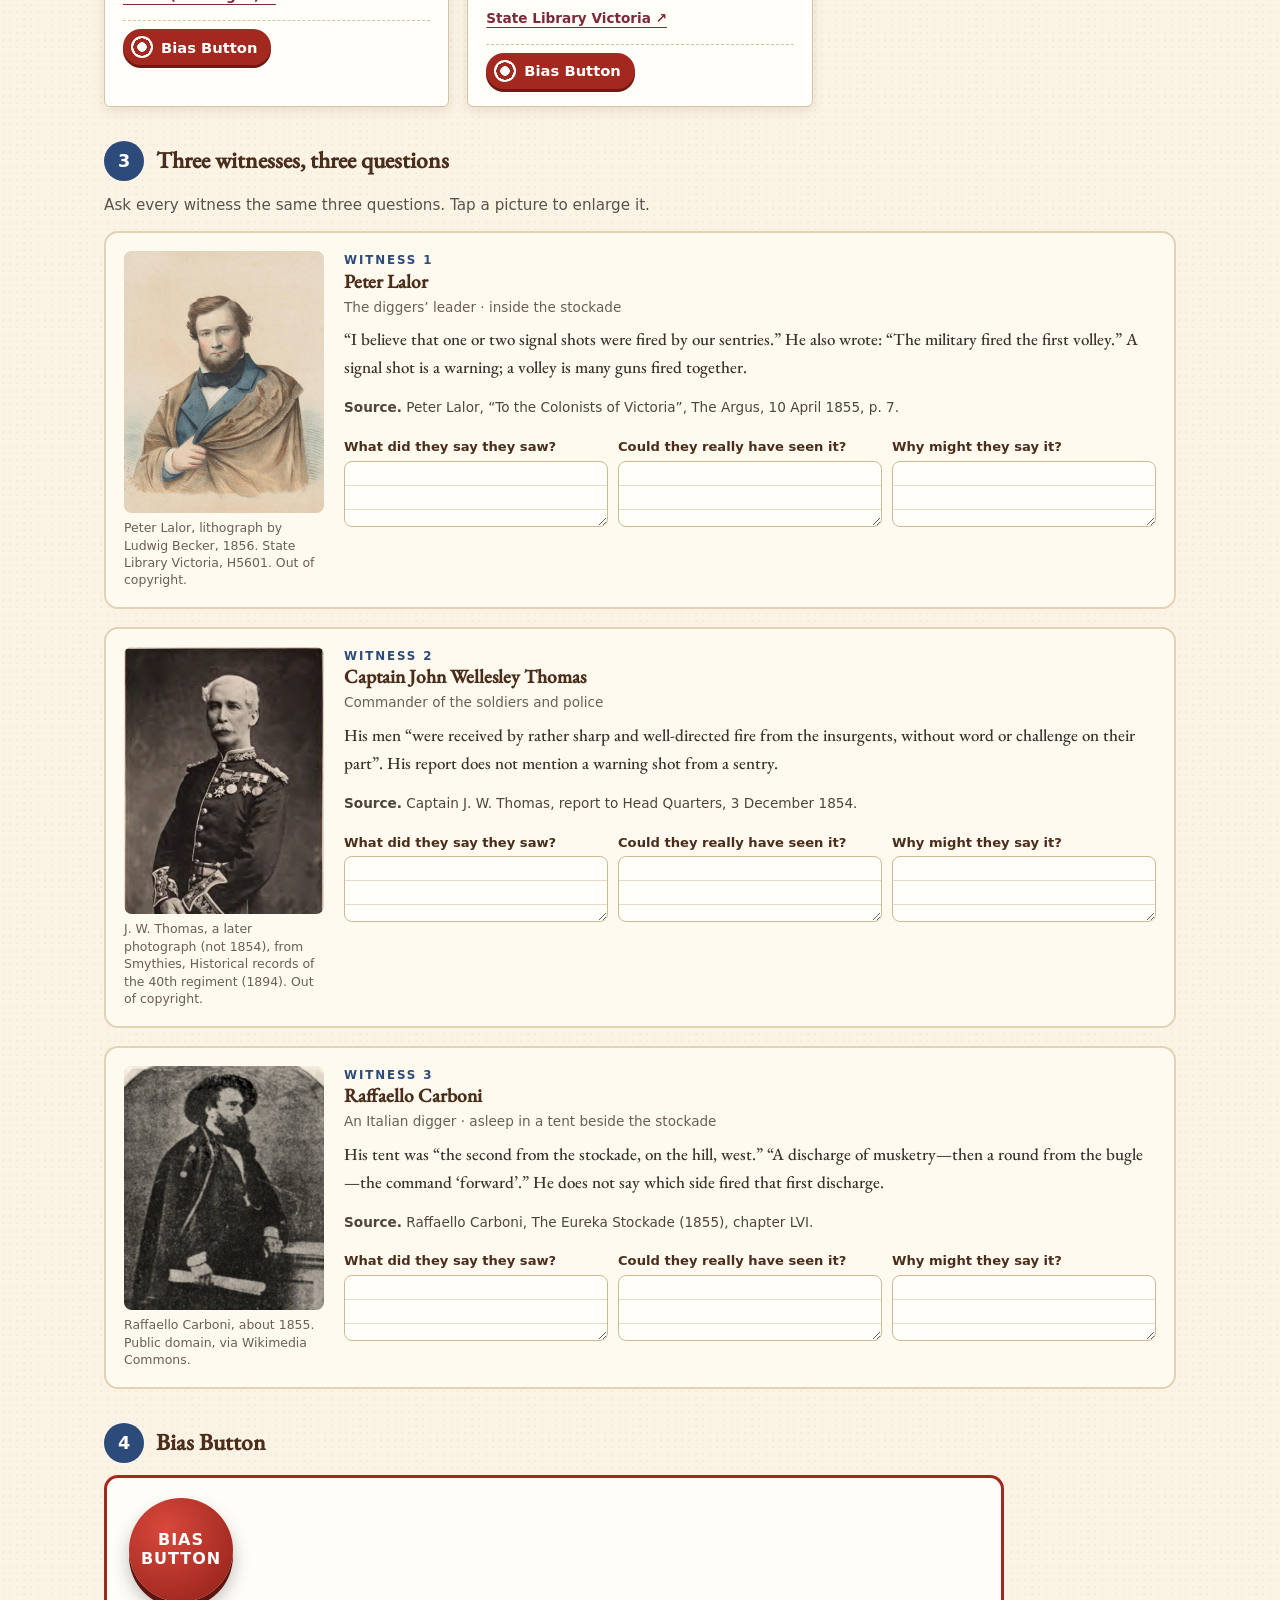
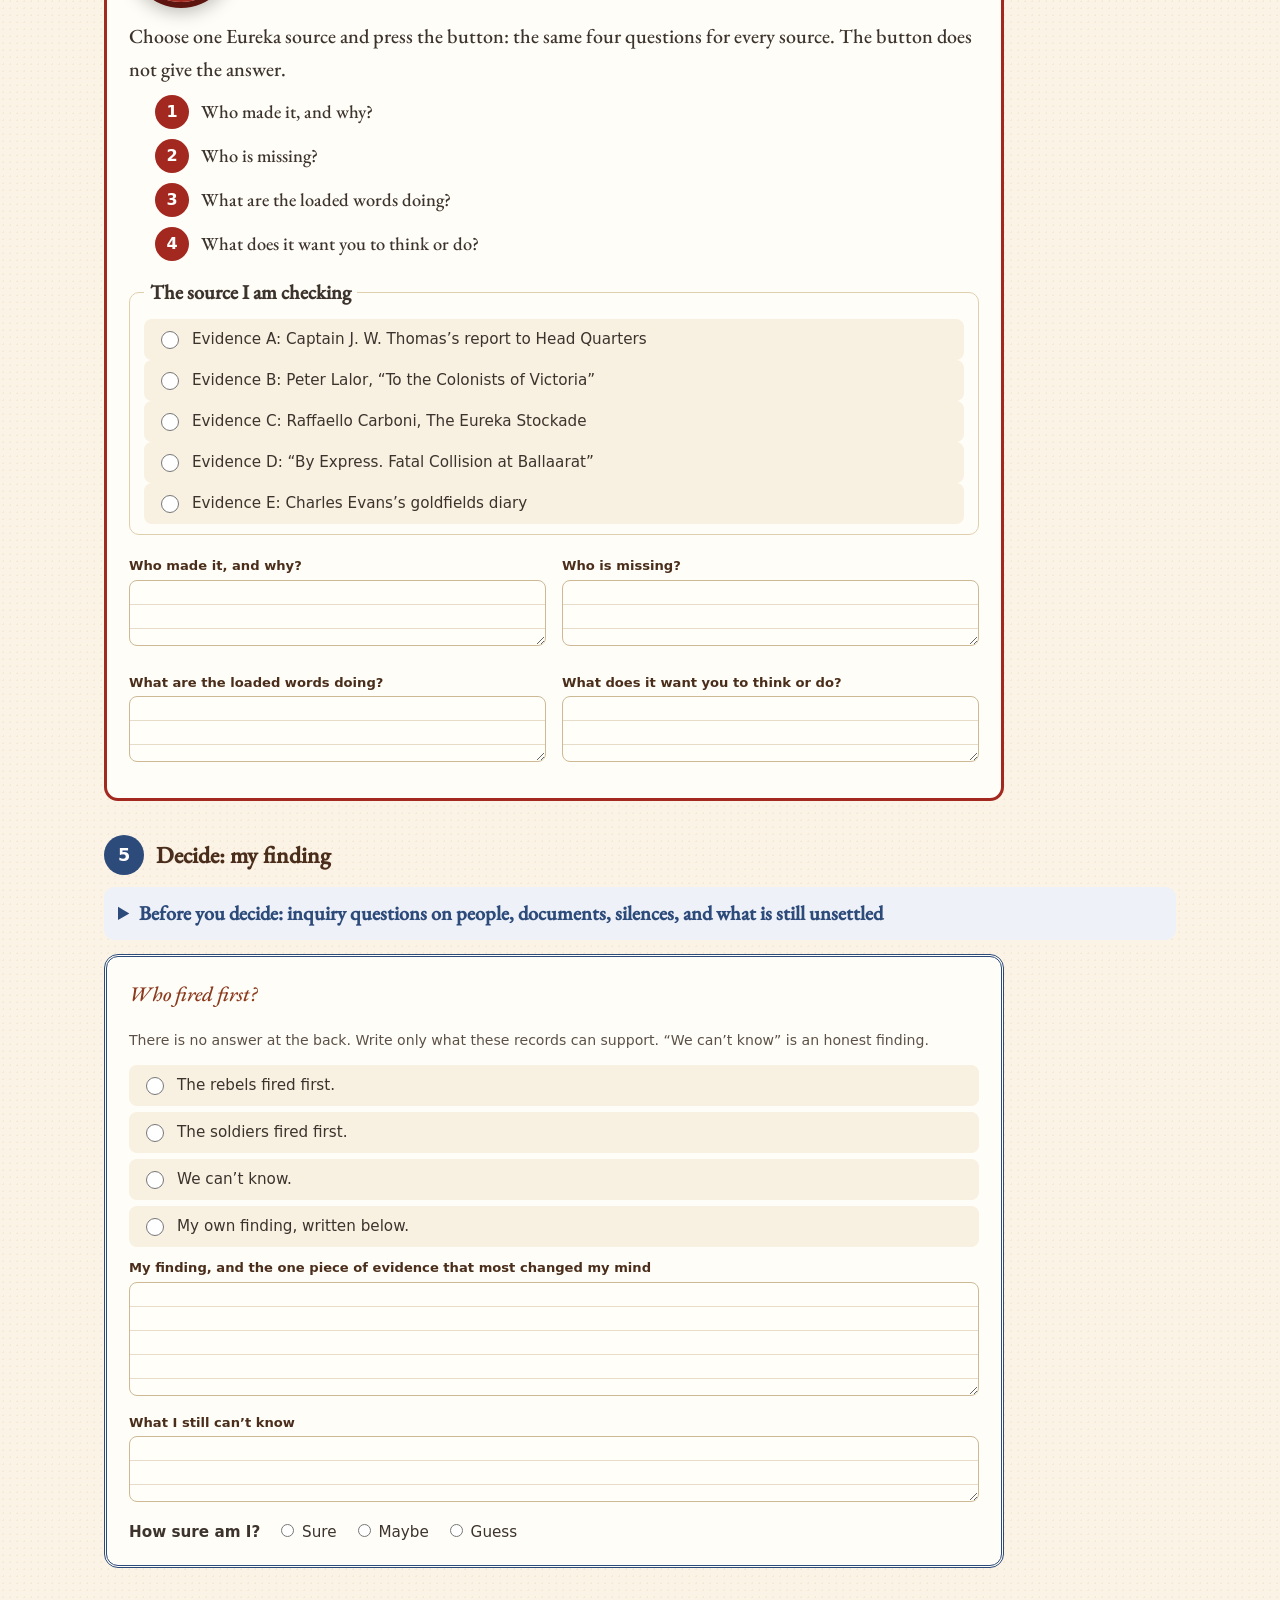
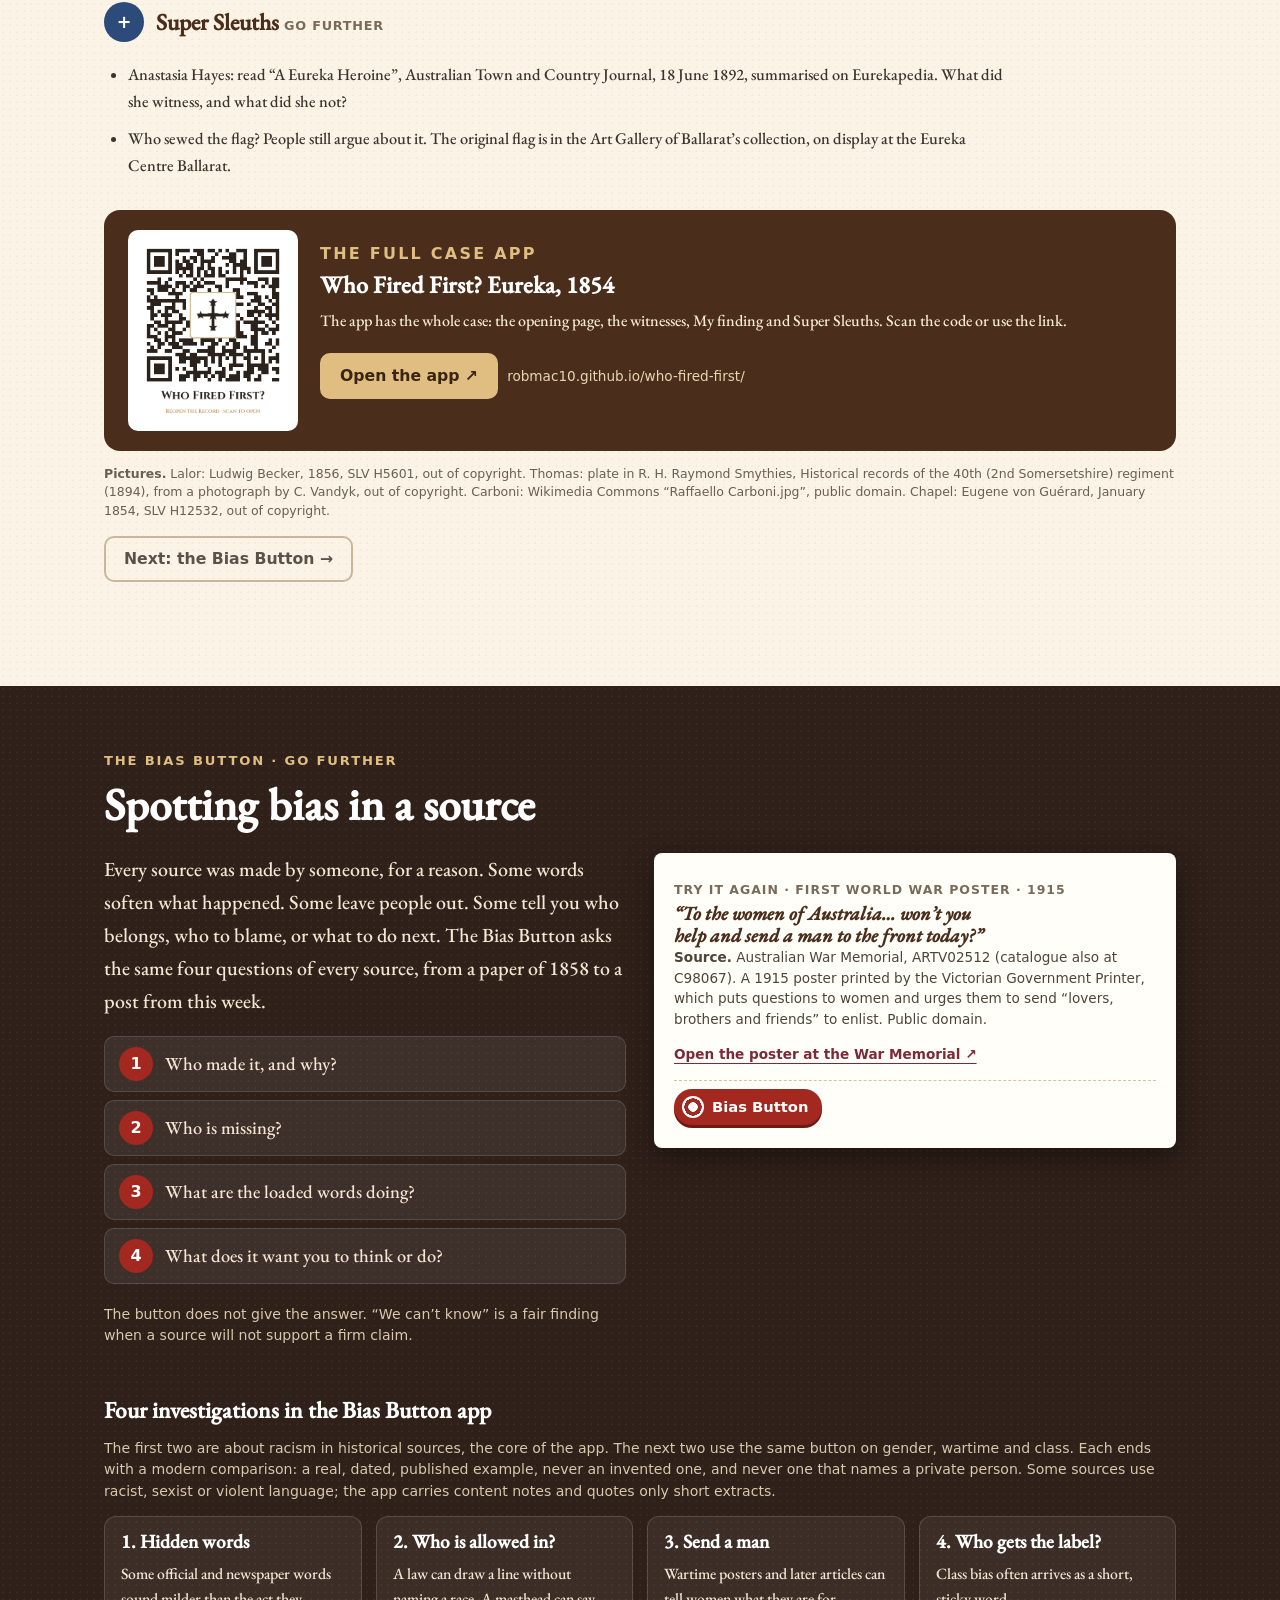
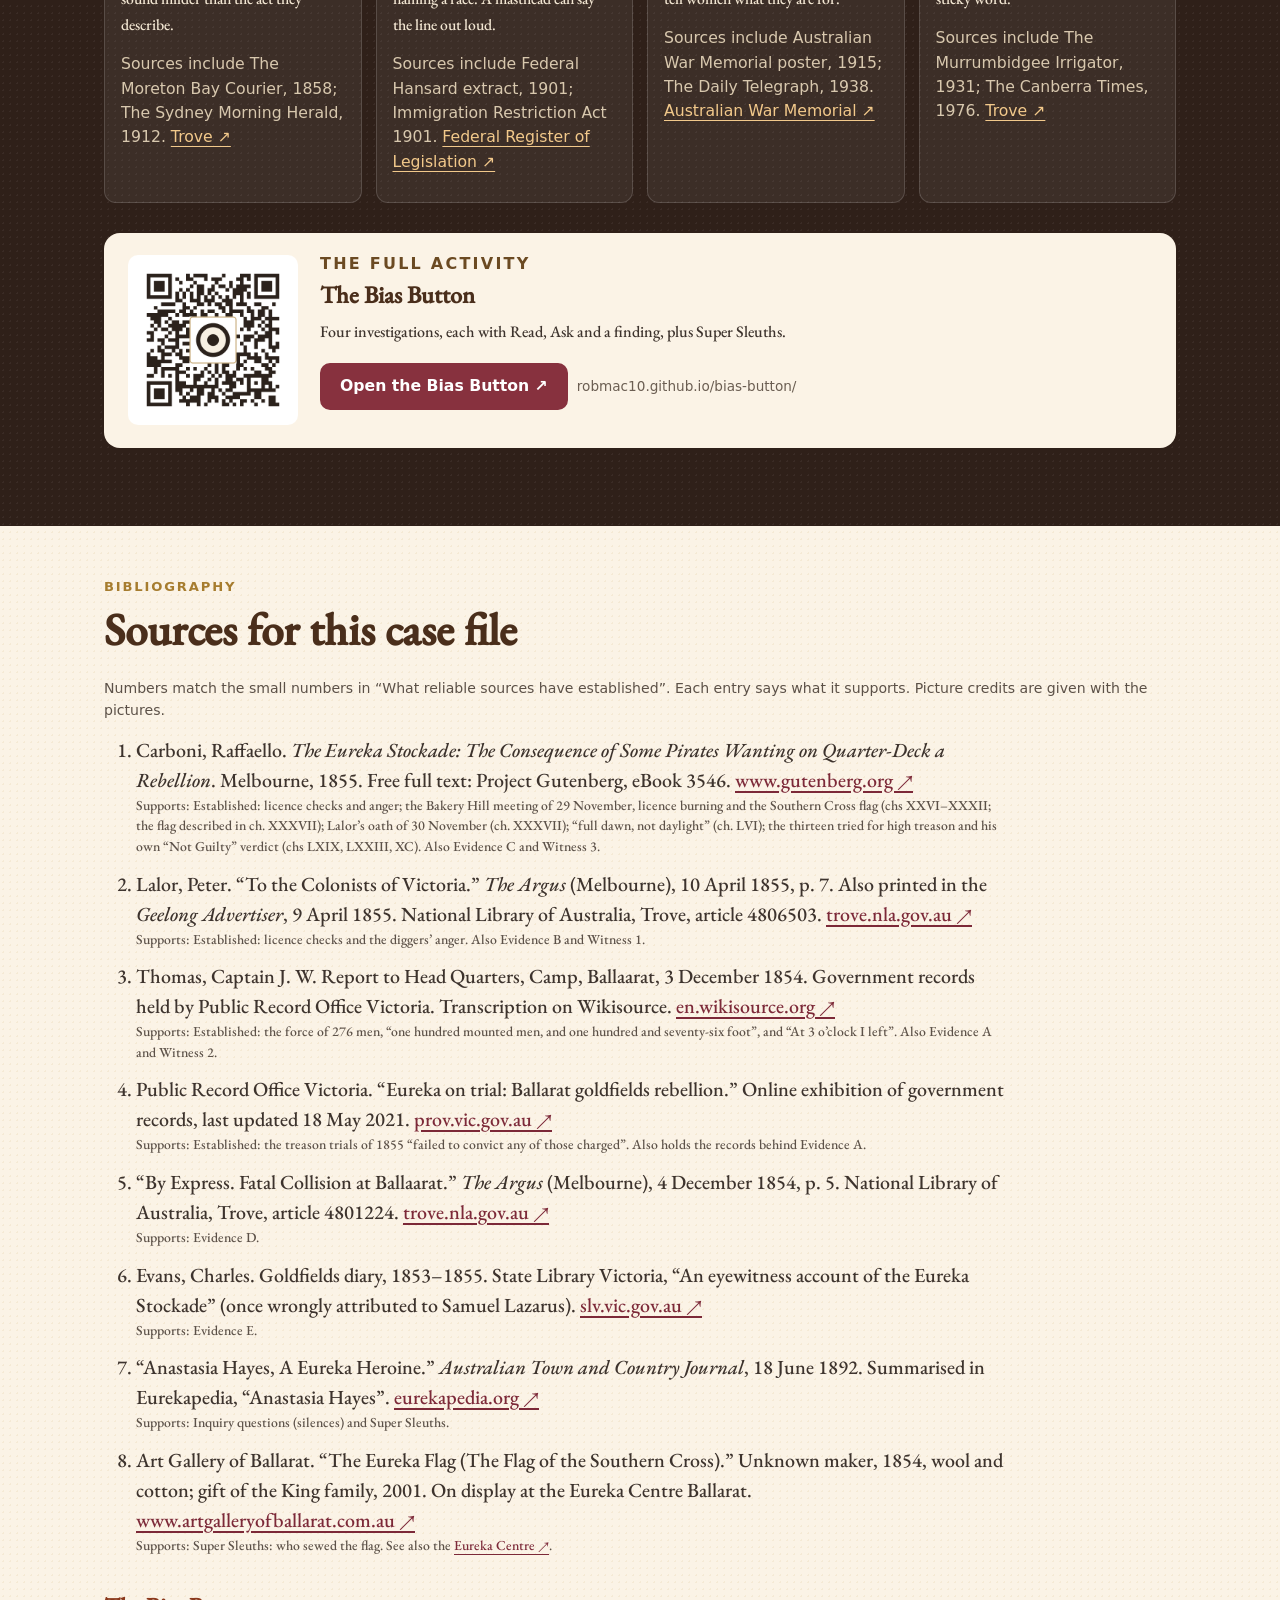
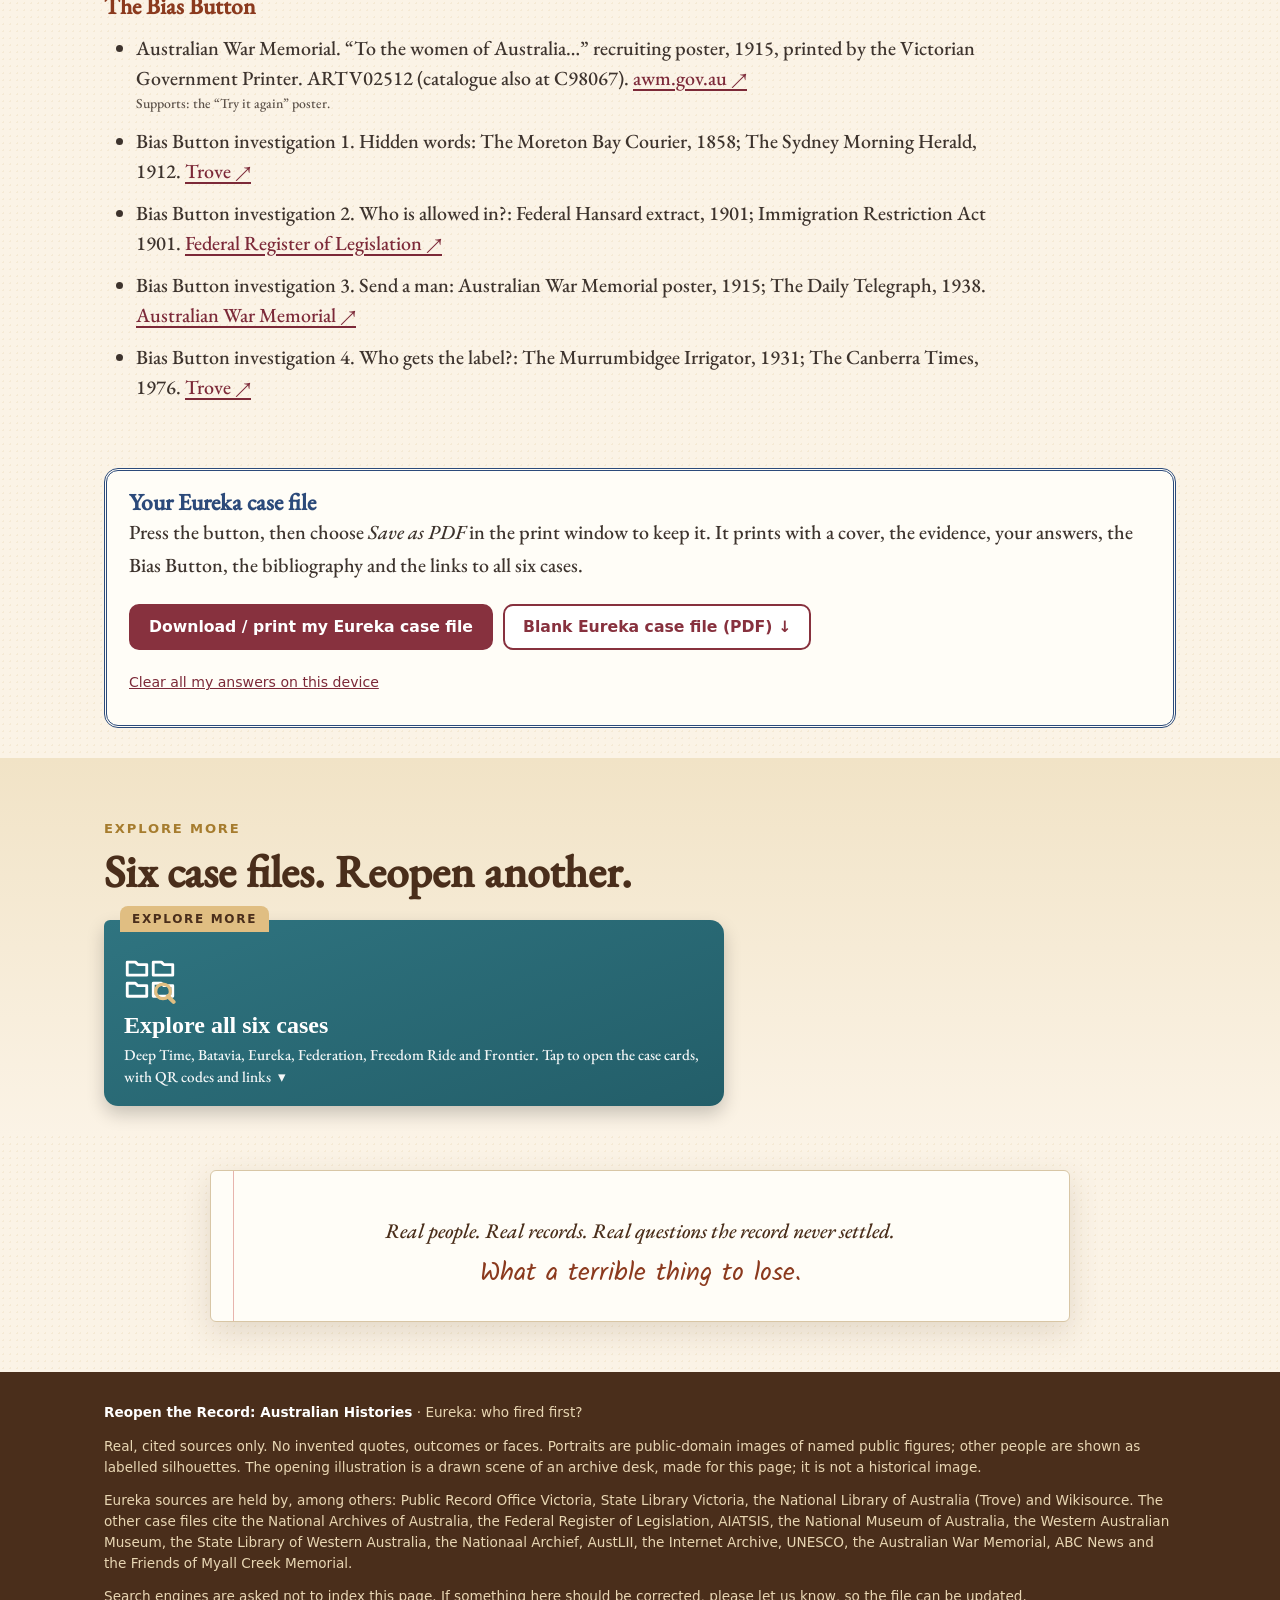
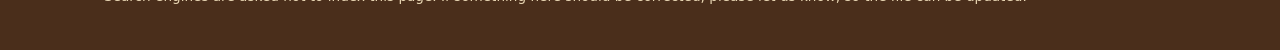
==== commit 4ed255ae: "Use plain section headings" ====
--- a/index.html
+++ b/index.html
@@ -9,9 +9,9 @@
 <meta name="description" content="Reopen the Eureka file: read real records, ask three witnesses, press the Bias Button, and decide. Then explore five more case files.">
 <script>document.documentElement.classList.add("js")</script>
 <link rel="icon" href="assets/favicon.svg" type="image/svg+xml">
-<link rel="stylesheet" href="assets/image-fit.css?v=20261123m2">
-<link rel="stylesheet" href="assets/style.css?v=20261123m2">
-<link rel="stylesheet" href="assets/eureka.css?v=20261123m2">
+<link rel="stylesheet" href="assets/image-fit.css?v=20261123m5">
+<link rel="stylesheet" href="assets/style.css?v=20261123m5">
+<link rel="stylesheet" href="assets/eureka.css?v=20261123m5">
 </head>
 <body class="one-case">
 <div class="print-cover" aria-hidden="true">
@@ -154,7 +154,7 @@
   <p class="inv-head" id="h-inv-list"><span class="inv-tag">Envelope contents</span> What is inside, in order</p>
   <ol class="inv-list">
    <li class="inv-nell"><span class="inv-n">1</span><div><strong>Nell’s Diary</strong> <span class="imag">Imagined</span><br><span class="inv-note">The case-opening story. Written for this case, based on real events, not a real document.</span>
-    <span class="inv-links"><a class="btn btn-primary" href="https://robmac10.github.io/nells-diary/" target="_blank" rel="noopener">Read Nell’s Diary ↗</a><a class="btn" href="assets/pdf/nells-diary.pdf?v=20261123m2" target="_blank" rel="noopener">Print Nell’s Diary (PDF)</a></span></div></li>
+    <span class="inv-links"><a class="btn btn-primary" href="https://robmac10.github.io/nells-diary/" target="_blank" rel="noopener">Read Nell’s Diary ↗</a><a class="btn" href="assets/pdf/nells-diary.pdf?v=20261123m5" target="_blank" rel="noopener">Print Nell’s Diary (PDF)</a></span></div></li>
    <li><span class="inv-n">2</span><div><a href="#opener">The opener</a><span class="inv-note"> · 3 December 1854, before dawn</span></div></li>
    <li><span class="inv-n">3</span><div><a href="#established">What reliable sources have established</a><span class="inv-note"> · with a bibliography</span></div></li>
    <li><span class="inv-n">4</span><div><a href="#evidence">Evidence cards A–E</a><span class="inv-note"> · a report, a letter, a book, a newspaper and a diary</span></div></li>
@@ -219,7 +219,7 @@
 <section class="bias-sec" id="bias" aria-labelledby="h-bias">
  <div class="wrap">
   <p class="eyebrow">The Bias Button · go further</p>
-  <h2 id="h-bias">A word can hide an act.</h2>
+  <h2 id="h-bias">Spotting bias in a source</h2>
   <div class="bias-grid">
    <div>
     <p>Every source was made by someone, for a reason. Some words soften what happened. Some leave people out. Some tell you who belongs, who to blame, or what to do next. The Bias Button asks the same four questions of every source, from a paper of 1858 to a post from this week.</p>
@@ -277,6 +277,7 @@
     <span class="dp-title">Explore all six cases</span>
     <span class="dp-sub">Deep Time, Batavia, Eureka, Federation, Freedom Ride and Frontier. Tap to open the case cards, with QR codes and links <span class="dp-chev" aria-hidden="true">▾</span></span>
    </summary>
+   <figure class="zoom explore-cover"><button type="button" class="zoom-btn" aria-label="Enlarge picture"><img src="assets/img/cover-australian-histories.jpg?v=20261127a" alt="Reopen the Record: Australian Histories cover" loading="eager"></button></figure>
    <p class="kits-lead">Every case is built the same way: an envelope, evidence cards, three witnesses, the Bias Button and a finding. Scan a code or tap a link to open the full case.</p>
    <div class="kits"><article class="kit" style="--case:#5b6b2f">
  <div class="kit-top"><button type="button" class="zoom-btn kit-zoom" aria-label="Enlarge picture"><img class="kit-pic" src="assets/img/mungo.jpg" alt="The Walls of China, Mungo National Park. Photo: Kevinzoo45, CC BY-SA 4.0, via Wikimedia Commons."></button></div>
@@ -344,6 +345,7 @@
 </footer>
 
 <div class="lightbox" id="lightbox" hidden><button type="button" class="lb-close" aria-label="Close">×</button><img alt=""><p class="lb-cap"></p></div>
-<script src="assets/app.js?v=20261123m2"></script>
+<script src="assets/app.js?v=20261123m5"></script>
+<script>(function(){function openExplore(){var d=document.querySelector('#explore .explore-panel');if(d)d.open=true;}document.querySelectorAll('a[href="#explore"]').forEach(function(a){a.addEventListener('click',openExplore);});if(location.hash==='#explore')openExplore();window.addEventListener('hashchange',function(){if(location.hash==='#explore')openExplore();});})();</script>
 </body>
 </html>
--- a/assets/eureka.css
+++ b/assets/eureka.css
@@ -208,3 +208,8 @@
 @media (max-width:760px){.dp-casefile .folder-grid{grid-template-columns:1fr}}
 @media print{.print-only-head{display:block}}
 @media (min-width:761px){.dp-casefile .folder .stamp{right:auto;left:auto;top:auto;bottom:18px;right:262px}}
+
+/* series cover at the top of the Explore panel */
+.explore-cover{margin:18px auto 6px;max-width:420px;background:#fffaf0;padding:8px;border-radius:6px;box-shadow:0 6px 14px #0003}
+.explore-cover img{width:100%;height:auto;max-height:80vh;object-fit:contain;display:block}
+@media print{.explore-cover{max-width:70mm;box-shadow:none;break-inside:avoid}.explore-cover img{max-height:100mm}}
